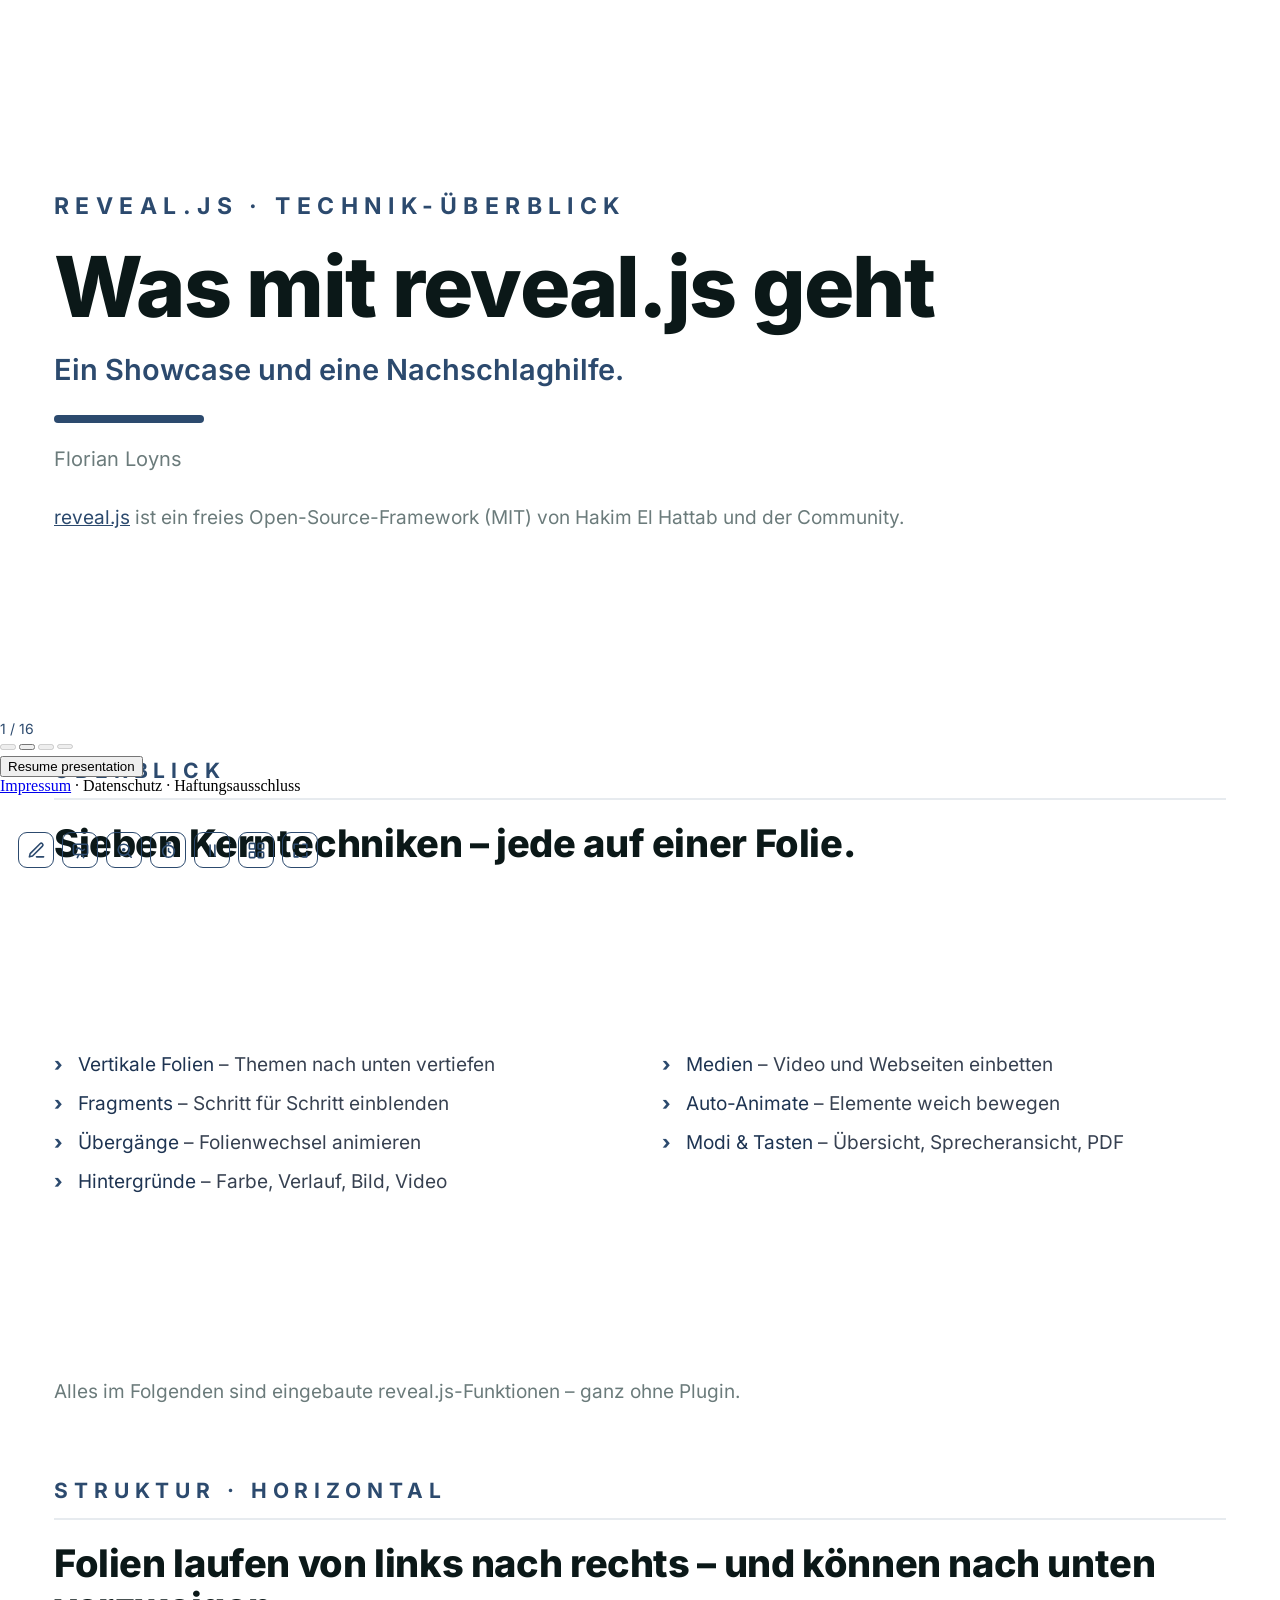
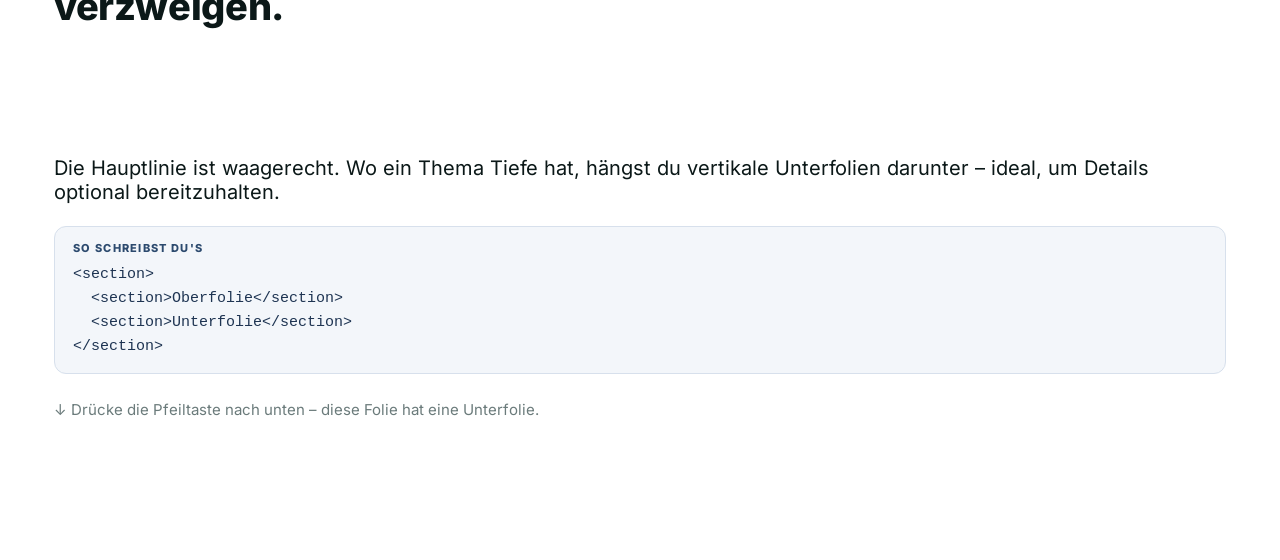
==== reveal-showcase/index.html @ f2ef30be "Add files via upload" ====
<!DOCTYPE html>
<html lang="de">
<head>
<meta charset="utf-8">
<meta name="viewport" content="width=device-width, initial-scale=1.0, viewport-fit=cover">
<title>reveal.js – Techniken im Überblick · Florian Loyns</title>
<meta name="description" content="Ein Showcase und eine Nachschlaghilfe: die Kerntechniken von reveal.js, jede einmal live mit dem Markup darunter.">
<link rel="icon" type="image/svg+xml" href="data:image/svg+xml,%3Csvg%20xmlns%3D%22http%3A%2F%2Fwww.w3.org%2F2000%2Fsvg%22%20viewBox%3D%220%200%2064%2064%22%3E%3Crect%20width%3D%2264%22%20height%3D%2264%22%20rx%3D%2214%22%20fill%3D%22%232C4A6E%22%2F%3E%3Ctext%20x%3D%2232%22%20y%3D%2246%22%20font-family%3D%22system-ui%22%20font-size%3D%2236%22%20font-weight%3D%22900%22%20fill%3D%22white%22%20text-anchor%3D%22middle%22%3Efl%3C%2Ftext%3E%3C%2Fsvg%3E">
<link rel="stylesheet" href="fonts/fonts.css">
<link rel="stylesheet" href="reveal/dist/reset.css">
<link rel="stylesheet" href="reveal/dist/reveal.css">
<link rel="stylesheet" href="reveal/theme/cards.css">
<meta name="apple-mobile-web-app-capable" content="yes">
<meta name="apple-mobile-web-app-status-bar-style" content="black-translucent">
<meta name="apple-mobile-web-app-title" content="reveal.js-Überblick">
</head>
<body>
<div class="reveal">
<div class="slides">
<section class="title">
  <style>
    .howto{margin-top:22px;background:#F3F6FA;border:1px solid #D7E0EC;border-radius:12px;padding:14px 18px;text-align:left}
    .howto .hl{display:block;font-size:11px;font-weight:800;letter-spacing:1.3px;text-transform:uppercase;color:#2C4A6E;margin-bottom:8px}
    .howto code{font-family:ui-monospace,SFMono-Regular,Menlo,Consolas,monospace;font-size:15px;color:#1E3452;white-space:pre-wrap;line-height:1.6;display:block}
    .demohint{margin-top:14px;font-size:15px;color:#6B7B7B}
    .demohint kbd,.ltable kbd{font-family:ui-monospace,monospace;background:#EEF2F7;border:1px solid #C7D2E0;border-radius:5px;padding:1px 8px;font-size:14px;color:#1E3452}
    .tech-list{list-style:none;margin:0;padding:0;columns:2;column-gap:44px}
    .tech-list li{padding:8px 0 8px 24px;position:relative;font-size:19px;break-inside:avoid;color:#374151}
    .tech-list li::before{content:"\203A";position:absolute;left:0;color:#2C4A6E;font-weight:800}
    .tech-list li b{color:#1E3452}
    .frags{list-style:none;margin:0;padding:0;font-size:22px;line-height:2}
    .frags code{font-family:ui-monospace,monospace;background:#EEF2F7;border-radius:5px;padding:1px 8px;font-size:18px;color:#1E3452}
    .downhint{margin-top:26px;font-size:15px;color:#6B7B7B}
    .aa-box{background:#EEF2F7;border:1px solid #C7D2E0;border-radius:16px;color:#1E3452;font-weight:800;display:inline-block}
    .reveal .fragment.highlight-current-blue.current-fragment{color:#2B6CB0}
    .reveal section > .bgdemo{position:absolute;inset:0;display:flex;flex-direction:column;justify-content:center;align-items:flex-start;gap:16px;padding:0 7%;text-align:left}
    .bgdemo .k{font-size:14px;font-weight:800;letter-spacing:.22em;text-transform:uppercase;color:rgba(255,255,255,.9)}
    .bgdemo .t{margin:0;font-size:clamp(30px,4.4vw,52px);font-weight:900;color:#fff;letter-spacing:-.02em;line-height:1.12;text-shadow:0 3px 18px rgba(0,0,0,.45)}
    .bgdemo .c{font-family:ui-monospace,SFMono-Regular,Menlo,Consolas,monospace;font-size:16px;color:#fff;background:rgba(0,0,0,.32);border:1px solid rgba(255,255,255,.28);padding:7px 13px;border-radius:9px}
    .reveal.on-dark .slide-number{color:#EAF1FB!important}
    .reveal.on-dark .controls{color:#EAF1FB!important}
    .reveal.on-dark .touchcontrols button{border-color:#fff!important;color:#fff!important}
    .reveal.on-dark .touchcontrols button:hover{background:rgba(255,255,255,.15)!important}
    .reveal.on-dark .touchcontrols button.active{background:#fff!important;color:#2C4A6E!important}
  </style>
  <div class="cardslide">
    <div class="s-label">reveal.js &middot; Technik-&Uuml;berblick</div>
    <h1 class="t-big">Was mit reveal.js geht</h1>
    <p class="t-sub">Ein Showcase und eine Nachschlaghilfe.</p>
    <div class="t-rule"></div>
    <p class="t-author">Florian Loyns</p>
    <p class="s-note" style="margin-top:16px"><a href="https://revealjs.com/" target="_blank" rel="noopener noreferrer" style="color:#2C4A6E;text-decoration:underline">reveal.js</a> ist ein freies Open-Source-Framework (MIT) von Hakim El Hattab und der Community.</p>
  </div>
</section>

<section>
  <div class="cardslide">
    <div class="s-top"><span class="s-label">&Uuml;berblick</span></div>
    <h2>Sieben Kerntechniken &ndash; jede auf einer Folie.</h2>
    <div class="s-body">
      <ul class="tech-list">
        <li class="fragment"><b>Vertikale Folien</b> &ndash; Themen nach unten vertiefen</li>
        <li class="fragment"><b>Fragments</b> &ndash; Schritt f&uuml;r Schritt einblenden</li>
        <li class="fragment"><b>&Uuml;berg&auml;nge</b> &ndash; Folienwechsel animieren</li>
        <li class="fragment"><b>Hintergr&uuml;nde</b> &ndash; Farbe, Verlauf, Bild, Video</li>
        <li class="fragment"><b>Medien</b> &ndash; Video und Webseiten einbetten</li>
        <li class="fragment"><b>Auto-Animate</b> &ndash; Elemente weich bewegen</li>
        <li class="fragment"><b>Modi &amp; Tasten</b> &ndash; &Uuml;bersicht, Sprecheransicht, PDF</li>
      </ul>
    </div>
    <p class="s-note">Alles im Folgenden sind eingebaute reveal.js-Funktionen &ndash; ganz ohne Plugin.</p>
  </div>
</section>

<section>
  <section>
    <div class="cardslide">
      <div class="s-top"><span class="s-label">Struktur &middot; horizontal</span></div>
      <h2>Folien laufen von links nach rechts &ndash; und k&ouml;nnen nach unten verzweigen.</h2>
      <div class="s-body">
        <p style="font-size:20px">Die Hauptlinie ist waagerecht. Wo ein Thema Tiefe hat, h&auml;ngst du <b>vertikale Unterfolien</b> darunter &ndash; ideal, um Details optional bereitzuhalten.</p>
        <div class="howto"><span class="hl">So schreibst du's</span><code>&lt;section&gt;
  &lt;section&gt;Oberfolie&lt;/section&gt;
  &lt;section&gt;Unterfolie&lt;/section&gt;
&lt;/section&gt;</code></div>
        <p class="downhint">&darr; Dr&uuml;cke die Pfeiltaste nach unten &ndash; diese Folie hat eine Unterfolie.</p>
      </div>
    </div>
  </section>
  <section>
    <div class="cardslide">
      <div class="s-top"><span class="s-label">Struktur &middot; vertikal</span></div>
      <h2>Das hier ist die Unterfolie.</h2>
      <div class="s-body">
        <p style="font-size:20px">Du bist gerade nach unten gesprungen. Mit der Pfeiltaste nach oben geht es zur&uuml;ck, nach rechts weiter zum n&auml;chsten Hauptthema.</p>
      </div>
    </div>
  </section>
</section>

<section>
  <div class="cardslide">
    <div class="s-top"><span class="s-label">Aufbau &middot; Fragments</span></div>
    <h2>Inhalte Schritt f&uuml;r Schritt einblenden.</h2>
    <div class="s-body">
      <ul class="frags">
        <li class="fragment"><code>fragment</code> &ndash; erscheint (Standard)</li>
        <li class="fragment fade-up"><code>fade-up</code> &ndash; steigt herein</li>
        <li class="fragment highlight-current-blue"><code>highlight-current-blue</code> &ndash; hebt in Blau hervor</li>
        <li class="fragment strike"><code>strike</code> &ndash; streicht durch</li>
        <li class="fragment fade-in-then-semi-out">erst da, dann gedimmt</li>
      </ul>
      <div class="howto"><span class="hl">So schreibst du's</span><code>&lt;li class="fragment fade-up"&gt;&hellip;&lt;/li&gt;</code></div>
      <p class="demohint">Probier's: <kbd>Leertaste</kbd> oder <kbd>&rarr;</kbd> blendet die Punkte nacheinander ein.</p>
    </div>
  </div>
</section>

<section data-transition="zoom">
  <div class="cardslide">
    <div class="s-top"><span class="s-label">&Uuml;berg&auml;nge</span></div>
    <h2>Diese Folie ist gerade hereingezoomt.</h2>
    <div class="s-body">
      <p style="font-size:20px">Jeder Folienwechsel kann eine eigene Animation haben. Verf&uuml;gbar sind: <b>none, fade, slide, convex, concave, zoom</b>.</p>
      <div class="howto"><span class="hl">So schreibst du's</span><code>&lt;section data-transition="zoom"&gt;&hellip;&lt;/section&gt;</code></div>
      <p class="demohint">Sparsam einsetzen &ndash; ein ruhiges <code>fade</code> wirkt in der Lehre meist am besten.</p>
    </div>
  </div>
</section>

<section data-force-dark data-background-color="#1E3452">
  <div class="bgdemo">
    <span class="k">Hintergrund &middot; Farbe</span>
    <p class="t">Eine Vollfl&auml;chen-Farbe hinter der Folie.</p>
    <span class="c">data-background-color</span>
  </div>
</section>

<section data-force-dark data-background-gradient="linear-gradient(135deg,#1E3452,#0E7C7B)">
  <div class="bgdemo">
    <span class="k">Hintergrund &middot; Farbverlauf</span>
    <p class="t">Ein Verlauf statt Vollton.</p>
    <span class="c">data-background-gradient</span>
  </div>
</section>

<section data-force-dark data-background-image="media/hintergrund.jpg" data-background-size="cover">
  <div class="bgdemo">
    <span class="k">Hintergrund &middot; Bild</span>
    <p class="t">Ein Bild formatf&uuml;llend hinter der Folie.</p>
    <span class="c">data-background-image</span>
  </div>
</section>

<section data-force-dark data-background-color="#1E3452" data-background-video="media/beispiel.mp4" data-background-video-loop data-background-video-muted>
  <div class="bgdemo">
    <span class="k">Hintergrund &middot; Video</span>
    <p class="t">Ein Film l&auml;uft hinter der Folie.</p>
    <span class="c">data-background-video</span>
  </div>
</section>

<section>
  <div class="cardslide">
    <div class="s-top"><span class="s-label">Medien &middot; Video</span></div>
    <h2>Ein Video l&auml;uft direkt in der Folie.</h2>
    <div class="s-body" style="text-align:center">
      <video data-autoplay muted loop playsinline poster="media/hintergrund.jpg" style="max-height:300px;border-radius:14px;box-shadow:0 12px 32px rgba(15,23,42,.22);display:block;margin:0 auto">
        <source data-src="media/beispiel.mp4" type="video/mp4">
      </video>
      <div class="howto"><span class="hl">So schreibst du's</span><code>&lt;video data-autoplay muted loop&gt;
  &lt;source data-src="film.mp4" type="video/mp4"&gt;
&lt;/video&gt;</code></div>
      <p class="demohint">reveal pausiert das Video automatisch beim Folienwechsel &ndash; und l&auml;dt es dank <code>data-src</code> erst bei Bedarf.</p>
    </div>
  </div>
</section>

<section>
  <div class="cardslide">
    <div class="s-top"><span class="s-label">Medien &middot; iframe</span></div>
    <h2>Eine ganze Webseite lebt in der Folie.</h2>
    <div class="s-body" style="text-align:center">
      <iframe data-src="https://www.openstreetmap.org/export/embed.html?bbox=7.55%2C52.05%2C7.68%2C52.13&amp;layer=mapnik" data-preload style="width:100%;max-width:900px;height:330px;border:1px solid #E7EBEF;border-radius:14px;background:#fff;display:block;margin:0 auto"></iframe>
      <div class="howto"><span class="hl">So schreibst du's</span><code>&lt;iframe data-src="https://www.openstreetmap.org/export/embed.html?&hellip;"&gt;&lt;/iframe&gt;</code></div>
      <p class="demohint">Eine interaktive Karte, live in der Folie. Gro&szlig;e Seiten wie Google verbieten das Einbetten &ndash; einbettbare Seiten wie diese laufen (nur online).</p>
    </div>
  </div>
</section>

<section>
  <section data-auto-animate>
    <div class="cardslide">
      <div class="s-top"><span class="s-label">Auto-Animate</span></div>
      <h2>Gleiche Elemente wandern weich von Folie zu Folie.</h2>
      <div class="s-body" style="text-align:center">
        <div class="aa-box" data-id="box" style="font-size:22px;padding:14px 22px;margin-top:30px">ein Kasten</div>
        <p class="downhint">&darr; Weiter nach unten &ndash; beobachte den Kasten.</p>
      </div>
    </div>
  </section>
  <section data-auto-animate>
    <div class="cardslide">
      <div class="s-top"><span class="s-label">Auto-Animate</span></div>
      <h2>reveal.js interpoliert Gr&ouml;&szlig;e, Position und Farbe von selbst.</h2>
      <div class="s-body" style="text-align:center">
        <div class="aa-box" data-id="box" style="font-size:40px;padding:34px 54px;margin-top:20px;background:#DCE6F1">derselbe Kasten &ndash; nur gr&ouml;&szlig;er</div>
        <div class="howto"><span class="hl">So schreibst du's</span><code>&lt;section data-auto-animate&gt; &hellip; data-id="box" &hellip; &lt;/section&gt;
&lt;section data-auto-animate&gt; &hellip; data-id="box" &hellip; &lt;/section&gt;</code></div>
      </div>
    </div>
  </section>
</section>

<section>
  <div class="cardslide">
    <div class="s-top"><span class="s-label">Nachschlag &middot; Modi &amp; Tasten</span></div>
    <h2>Was reveal.js beim Vortragen kann.</h2>
    <div class="s-body">
      <div class="tablewrap"><table class="ltable prose compact"><thead><tr><th>Taste</th><th>Funktion</th><th>Wof&uuml;r</th></tr></thead><tbody>
        <tr><td><kbd>Esc</kbd> / <kbd>O</kbd></td><td>&Uuml;bersichtsmodus</td><td>Alle Folien als Raster &ndash; schnell springen</td></tr>
        <tr><td><kbd>S</kbd></td><td>Sprecheransicht</td><td>Notizen, Timer und n&auml;chste Folie im zweiten Fenster</td></tr>
        <tr><td><kbd>F</kbd></td><td>Vollbild</td><td>Ablenkungsfreie Pr&auml;sentation</td></tr>
        <tr><td><kbd>Alt</kbd>+Klick</td><td>Zoom</td><td>In ein Detail hineinvergr&ouml;&szlig;ern</td></tr>
        <tr><td><kbd>G</kbd></td><td>Jump-to-Slide</td><td>Direkt zu einer Foliennummer springen</td></tr>
        <tr><td><kbd>B</kbd> / <kbd>.</kbd></td><td>Pause (Schwarzbild)</td><td>Aufmerksamkeit zur&uuml;ck in den Raum holen</td></tr>
        <tr><td>Druck &rarr; PDF</td><td>PDF-Export</td><td>Handout aus denselben Folien</td></tr>
      </tbody></table></div>
    </div>
    <p class="s-note">Alles eingebaute reveal.js-Funktionen &ndash; ohne jedes Plugin verf&uuml;gbar.</p>
  </div>
</section>

<section class="title">
  <div class="cardslide">
    <div class="s-label">Credits &amp; Lizenz</div>
    <h1 class="t-big" style="font-size:46px">Das Fundament ist nicht mein Werk.</h1>
    <p class="t-sub"><a href="https://revealjs.com/" target="_blank" rel="noopener noreferrer" style="color:#2C4A6E;text-decoration:underline">reveal.js</a> ist ein freies Open-Source-Framework (MIT) von Hakim El Hattab und der Community.</p>
    <div class="t-rule"></div>
    <p class="t-author">revealjs.com</p>
  </div>
</section>
</div>
</div>
<footer class="vortrag-impressum"><a href="https://florianloyns.com/Impressum/" target="_blank" rel="noopener noreferrer">Impressum</a> · Datenschutz · Haftungsausschluss</footer>
<script src="reveal/dist/reveal.js"></script>
<script src="reveal/dist/plugin/notes.js"></script>
<script src="reveal/dist/plugin/zoom.js"></script>
<script src="reveal/plugin/smallcontrol/smallcontrol.js"></script>
<script src="reveal/plugin/touchcontrols/plugin.js"></script>
<script src="reveal/theme/cards-setup.js"></script>
<script>CardsDeck.init();</script>
<script>
/* Verlauf/Bild/Video erkennt reveal nicht als dunkel -> Bedienelemente per eigener
   Klasse on-dark auf Weiß (reveal verwaltet has-dark-background selbst, on-dark nicht). */
(function(){
  function upd(){
    var r=document.querySelector('.reveal');
    var s=(window.Reveal&&Reveal.getCurrentSlide)?Reveal.getCurrentSlide():null;
    if(r) r.classList.toggle('on-dark', !!(s&&s.hasAttribute('data-force-dark')));
  }
  if(window.Reveal&&Reveal.on){ Reveal.on('ready',upd); Reveal.on('slidechanged',upd); }
})();
</script>
</body>
</html>
---- reveal-showcase/fonts/fonts.css ----
/* Inter – lokal, offline (fontsource woff2). Zentral gepflegt. */
/* font-display:block statt swap: Die Dateien liegen lokal und sind in Millisekunden
   da. 'swap' würde trotzdem erst die Ersatzschrift zeigen und dann tauschen –
   reveal misst danach neu, und eine Überschrift springt beim Öffnen um. 'block'
   wartet die paar Millisekunden ab; sichtbar ist davon nichts. */
@font-face{ font-family:'Inter'; font-style:normal; font-weight:400; font-display:block;
  src:url('inter/inter-latin-400-normal.woff2') format('woff2'); }
@font-face{ font-family:'Inter'; font-style:normal; font-weight:500; font-display:block;
  src:url('inter/inter-latin-500-normal.woff2') format('woff2'); }
@font-face{ font-family:'Inter'; font-style:normal; font-weight:600; font-display:block;
  src:url('inter/inter-latin-600-normal.woff2') format('woff2'); }
@font-face{ font-family:'Inter'; font-style:normal; font-weight:700; font-display:block;
  src:url('inter/inter-latin-700-normal.woff2') format('woff2'); }
@font-face{ font-family:'Inter'; font-style:normal; font-weight:800; font-display:block;
  src:url('inter/inter-latin-800-normal.woff2') format('woff2'); }
---- reveal-showcase/reveal/theme/cards.css ----
/* =====================================================================
   Vorlage Cards – für reveal.js 6
   Zwei Teile:
     (1) THEME    – Farben & Schrift über reveals eigene --r-*-Variablen
                    (gleiches Muster wie die Original-Themes, z. B. white.css)
     (2) TEMPLATE – randloses Karten-Layout + Bausteine (.cardslide, .card, …)
   Benötigtes Markup: siehe README-Cards.md
   Blauen Rahmen aktivieren: --r-frame:#152337 und --r-pad:16px setzen.
   ===================================================================== */

/* ---------- (1) THEME – an reveals Variablensystem angedockt ---------- */
:root{
  /* Design-Tokens des Hausstils */
  --marine:#2C4A6E; --marine-d:#1E3452; --grau:#6B7B7B;
  --gruen:#639922; --orange:#D97706; --rot:#D14A4A;
  --petrol:#0E7C7B;                      /* Akzent der aktuellen Hervorhebung */
  --black:#0B1818; --paper:#FFFFFF; --line:#E7EBEF;

  /* reveals Standard-Theme-Variablen mit unseren Werten */
  --r-frame:#FFFFFF;                     /* Rahmen-/Letterbox-Farbe; blauer Rahmen: #152337 */
  --r-background-color:var(--r-frame);
  --r-main-font:'Inter', system-ui, -apple-system, 'Segoe UI', Roboto, sans-serif;
  --r-main-color:var(--black);
  --r-heading-font:var(--r-main-font);
  --r-heading-color:var(--black);
  --r-heading-font-weight:800;
  --r-heading-text-transform:none;
  --r-link-color:var(--marine);
  --r-link-color-hover:var(--marine-d);
  --r-selection-background-color:rgba(44,74,110,.25);

  /* Template-Steuerung */
  --r-pad:0px;                           /* Rahmenbreite; blauer Rahmen: 16px */
}

/* Reveals Fragment-Hervorhebung "highlight-current-blue" nutzt sonst ein grelles
   Web-Blau (#1b91ff). Hier auf das ruhige Petrol des Hausstils gesetzt - keine
   Ampel-Bedeutung (gruen/orange/rot), passt zum Marine. Gilt fuer alle Decks
   mit diesem Theme. */
.reveal .fragment.highlight-current-blue.current-fragment{ color:var(--petrol); }

/* reveals Basis mit unseren Variablen (Überschriften stylt das Template unten) */
.reveal-viewport{ background-color:var(--r-background-color); }
html, body{ background:var(--r-frame); }
/* dunkle Folien: ganze Seite dunkel, damit an den Kanten kein heller Streifen durchscheint */
.reveal-viewport.has-dark-background{ background-color:var(--marine-d); }
html.has-dark-background, body.has-dark-background{ background:var(--marine-d); }
.reveal{ font-family:var(--r-main-font); color:var(--r-main-color); }
.reveal ::selection{ background:var(--r-selection-background-color); text-shadow:none; }

/* ---------- (2) TEMPLATE – randloses Karten-Layout ----------
   height/top mit !important, WEIL reveal beide als Inline-Style setzt
   (JS-Layout) – nur so lässt sich das Vollflächen-Layout sicher überschreiben.
   padding/background/box-sizing brauchen KEIN !important (höhere Spezifität
   durch :not(.stack)/.stack + später geladen genügt).
   Nur echte Folien, nicht der vertikale Stapel-Container .stack. */
.reveal .slides > section:not(.stack),
.reveal .slides > section.stack > section{
  height:720px !important; top:0 !important;
  padding:var(--r-pad); box-sizing:border-box;
  background:transparent;   /* Rahmen kommt vom Viewport (--r-background-color); transparent = keine hellen Kanten-Streifen auf dunklen Folien */
}
.cardslide{
  box-sizing:border-box; height:100%;
  background:var(--paper); border-radius:var(--r-pad);   /* Rundung = Rahmenbreite */
  box-shadow:none;
  padding:38px 54px 34px; display:flex; flex-direction:column;
  text-align:left; color:var(--black); overflow:hidden;
}

/* ---- Kopfzeile in der Karte ---- */
.s-top{ display:flex; align-items:baseline; gap:20px; padding-bottom:15px; border-bottom:2px solid var(--line); }
.s-label{ font-size:21px; font-weight:700; letter-spacing:.28em; text-transform:uppercase; color:var(--marine); }
.s-hint{ margin-left:auto; font-size:19px; color:var(--grau); }

/* ---- Action-Titel ---- */
.reveal .cardslide h2{ font-size:38px; line-height:1.14; font-weight:800; letter-spacing:-.01em;
  color:var(--black); text-transform:none; margin:22px 0 0; max-width:94%; }
.s-body{ flex:1; display:flex; flex-direction:column; justify-content:center; margin-top:20px; min-height:0; }
.s-note{ margin-top:auto; padding-top:18px; font-size:19px; color:var(--grau); line-height:1.4; }

/* ---- Titelfolie ---- */
.title .cardslide{ justify-content:center; }
.title .s-label{ font-size:23px; color:var(--marine); font-weight:700; letter-spacing:.28em; text-transform:uppercase; }
.t-big{ font-size:84px; font-weight:800; letter-spacing:-.02em; line-height:1.02; margin:24px 0 0; }
.t-sub{ font-size:29px; color:var(--marine); font-weight:600; margin:22px 0 0; max-width:82%; }
.t-rule{ width:150px; height:8px; background:var(--marine); border-radius:4px; margin:28px 0 24px; }
.t-author{ font-size:20px; color:var(--grau); }

/* ---- Abschnitts-Trenner (dunkle Karte) ---- */
.divider .cardslide{ background:var(--marine-d); color:#EAF1FB; justify-content:center; align-items:flex-start; }
.divider .d-kicker{ font-size:22px; font-weight:700; letter-spacing:.28em; text-transform:uppercase; color:#9DB4D6; }
.reveal .divider h2{ color:#fff; font-size:60px; margin:16px 0 0; max-width:90%; }
.divider .d-rule{ width:150px; height:8px; background:#4E6C93; border-radius:4px; margin-top:28px; }

/* ---- Nummerierte Listen (Lernziele / Auftrag) ---- */
.goals,.auftrag{ list-style:none; margin:0; display:flex; flex-direction:column; gap:16px; }
.goal,.astep{ display:flex; gap:20px; align-items:flex-start; font-size:25px; line-height:1.3; }
.goal .n,.astep .n{ flex:0 0 auto; width:44px; height:44px; border-radius:50%; background:var(--marine); color:#fff;
  font-size:22px; font-weight:700; display:flex; align-items:center; justify-content:center; }
.astep .n{ border-radius:11px; }
.goal b{ font-weight:700; } .goal span{ color:#2b3a3a; }

/* ---- Karten ---- */
.cards{ display:grid; grid-template-columns:repeat(var(--n,3),minmax(0,1fr)); gap:20px; align-items:stretch; }
.card{ background:#fff; border:2px solid var(--line); border-radius:20px; padding:24px 22px;
  display:flex; flex-direction:column; gap:11px; box-shadow:0 14px 28px -16px rgba(28,52,82,.20); }
.card .chip{ width:34px; height:7px; border-radius:4px; background:var(--marine); }
.card .tag{ font-size:15px; font-weight:700; letter-spacing:.1em; text-transform:uppercase; color:var(--marine); }
.card .name{ font-size:24px; font-weight:700; line-height:1.16; overflow-wrap:break-word; hyphens:auto; }
.card .txt{ font-size:19px; line-height:1.34; color:#39484a; }
.card.c-gruen .chip{ background:var(--gruen);} .card.c-gruen .tag{ color:var(--gruen);}
.card.c-orange .chip{ background:var(--orange);} .card.c-orange .tag{ color:var(--orange);}
.card.c-marine .chip{ background:var(--marine);} .card.c-marine .tag{ color:var(--marine);}

/* ---- Vergleich (2 Spalten) ---- */
.vs{ display:grid; grid-template-columns:1fr auto 1fr; gap:20px; align-items:stretch; }
.vs.plain{ grid-template-columns:1fr 1fr; }
.col{ border-radius:20px; padding:24px 24px; display:flex; flex-direction:column; gap:14px; }
.col.before{ background:#F5F6F8; border:2px solid var(--line); }
.col.after{ background:rgba(99,153,34,.09); border:2px solid rgba(99,153,34,.30); }
.col.marine{ background:rgba(44,74,110,.06); border:2px solid rgba(44,74,110,.22); }
.col h4{ font-size:19px; letter-spacing:.06em; text-transform:uppercase; margin:0; }
.col.before h4{ color:var(--grau);} .col.after h4{ color:var(--gruen);} .col.marine h4{ color:var(--marine); }
.col ul{ list-style:none; margin:0; display:flex; flex-direction:column; gap:12px; }
.col li{ font-size:21px; line-height:1.3; color:#2b3a3a; position:relative; padding-left:28px; }
.col li::before{ content:""; position:absolute; left:0; top:8px; width:15px; height:15px; border-radius:50%; }
.col.before li::before{ background:var(--grau);} .col.after li::before{ background:var(--gruen);} .col.marine li::before{ background:var(--marine); }
.vs .arrow{ display:flex; align-items:center; color:var(--marine); font-size:52px; }

/* ---- Timeline ---- */
.tl{ display:flex; }
.tl .node{ flex:1; display:flex; flex-direction:column; align-items:center; text-align:center; position:relative; padding:0 10px; }
.tl .node::before{ content:""; position:absolute; top:24px; left:-50%; width:100%; height:4px; background:var(--line); }
.tl .node:first-child::before{ display:none; }
.tl .dot{ width:50px; height:50px; border-radius:50%; background:var(--marine); color:#fff; display:flex;
  align-items:center; justify-content:center; font-weight:800; font-size:18px; z-index:1; box-shadow:0 0 0 8px #fff; }
.tl .yr{ font-size:30px; font-weight:800; color:var(--marine); margin-top:14px; }
.tl .tx{ font-size:19px; line-height:1.3; color:#39484a; margin-top:8px; }

/* ---- Zahlen ---- */
.nums{ display:grid; grid-template-columns:repeat(var(--n,3),1fr); gap:28px; }
.num{ text-align:center; }
.num .v{ font-size:104px; font-weight:800; line-height:.9; letter-spacing:-.03em; color:var(--marine); }
.num.n-gruen .v{ color:var(--gruen); }
.num .u{ font-size:24px; font-weight:700; color:var(--grau); }
.num .l{ font-size:20px; line-height:1.3; color:#39484a; margin-top:10px; }

/* ---- Semantische Boxen ---- */
.kbox{ border-radius:22px; padding:28px 28px; display:flex; flex-direction:column; gap:16px; }
.kbox .kh{ display:flex; align-items:center; gap:16px; font-size:25px; font-weight:800; }
.kbox .kh .badge{ font-size:15px; font-weight:700; letter-spacing:.1em; text-transform:uppercase;
  padding:6px 14px; border-radius:10px; color:#fff; }
.kbox ul{ list-style:none; margin:0; display:flex; flex-direction:column; gap:13px; }
.kbox li{ font-size:24px; line-height:1.3; display:flex; gap:16px; color:#22312f; }
.kbox li .tick{ flex:0 0 auto; width:32px; height:32px; border-radius:9px; display:flex; align-items:center; justify-content:center; }
.kbox li .tick svg{ width:19px; height:19px; stroke:#fff; fill:none; stroke-width:3; stroke-linecap:round; stroke-linejoin:round; }
.b-merke{ background:rgba(44,74,110,.07); border:2px solid rgba(44,74,110,.25); }
.b-merke .kh{ color:var(--marine);} .b-merke .badge{ background:var(--marine);} .b-merke .tick{ background:var(--marine);}
.b-ok{ background:rgba(99,153,34,.09); border:2px solid rgba(99,153,34,.30); }
.b-ok .kh{ color:var(--gruen);} .b-ok .badge{ background:var(--gruen);} .b-ok .tick{ background:var(--gruen);}
.b-achtung{ background:rgba(217,119,6,.09); border:2px solid rgba(217,119,6,.30); }
.b-achtung .kh{ color:var(--orange);} .b-achtung .badge{ background:var(--orange);} .b-achtung .tick{ background:var(--orange);}
/* kompakte Hinweisbox: schlichtes Einleitungswort (Merke/Achtung/…), KEINE Pille.
   Farbe zeigt zusätzlich die Funktion:
   marine = Hinweis/Merke · orange = Achtung/Pathologie · grün = Normwert/ok */
.kbox.compact{ padding:14px 20px; gap:0; border-radius:12px; margin-top:6px; }
/* Box direkt im s-body (ohne gap-Wrapper) braucht eigenen Abstand zum Inhalt darüber */
.s-body > .kbox.compact{ margin-top:22px; }
.s-body > .kbox.compact + .kbox.compact{ margin-top:12px; }
/* … und derselbe Abstand NACH einer Box, wenn darunter noch Inhalt folgt.
   Ohne diese Regel klebt eine Liste direkt unter dem Kasten. */
.s-body > .kbox.compact + *:not(.kbox){ margin-top:22px; }
/* Label läuft als einleitendes Wort IM Fließtext mit (keine eigene Zeile, keine Pille) */
.kbox.compact{ display:block; }
.kbox.compact .kh{ display:inline; font-size:inherit; margin:0; }
.kbox.compact .ktext{ display:inline; }
.kbox.compact .kh .badge{ background:none !important; padding:0; border-radius:0;
  font-size:inherit; font-weight:800; letter-spacing:.02em; text-transform:none; }
.kbox.compact .kh .badge::after{ content:" · "; font-weight:700; opacity:.55; }
.kbox.compact.b-merke   .kh .badge{ color:var(--marine); }
.kbox.compact.b-achtung .kh .badge{ color:var(--orange); }
.kbox.compact.b-ok      .kh .badge{ color:var(--gruen); }
.kbox.compact.b-merke{ border:1.5px solid rgba(44,74,110,.18); border-left:6px solid var(--marine); }
.kbox.compact.b-achtung{ border:1.5px solid rgba(217,119,6,.20); border-left:6px solid var(--orange); }
.kbox.compact.b-ok{ border:1.5px solid rgba(99,153,34,.20); border-left:6px solid var(--gruen); }
.kbox .ktext{ font-size:19px; line-height:1.36; color:#22312f; }
.kbox .ktext.long{ font-size:16px; line-height:1.32; }

/* ---- Schlichte Aufzählung ohne Box/Häkchen ---- */
.blist{ list-style:none; margin:0; display:flex; flex-direction:column; gap:11px; }
.blist li{ font-size:21px; line-height:1.3; color:#22312f; position:relative; padding-left:28px; }
.blist li::before{ content:""; position:absolute; left:2px; top:10px; width:10px; height:10px; border-radius:50%; background:var(--marine); }

/* Schlichte zwei Spalten (KEINE Kacheln) – für zwei benannte Blöcke pro Folie */
.cols2{ display:grid; grid-template-columns:1fr 1fr; gap:14px 44px; align-items:start; }
.cols2 .colh{ font-size:18px; letter-spacing:.04em; text-transform:uppercase; color:var(--marine); font-weight:800; margin:0 0 8px; }
.cols2 ul{ list-style:none; margin:0; padding:0; display:flex; flex-direction:column; gap:8px; }
.cols2 li{ font-size:20px; line-height:1.28; color:#22312f; position:relative; padding-left:24px; }
.cols2 li::before{ content:""; position:absolute; left:2px; top:9px; width:9px; height:9px; border-radius:50%; background:var(--marine); }
/* schlichter Fließtext (Quellen/Urheberrecht) */
.plaintext{ display:flex; flex-direction:column; gap:14px; font-size:22px; line-height:1.45; color:#2b3a3a; }
.plaintext.small{ font-size:19px; }

/* ---- Tabelle ---- */
.tablewrap{ width:100%; }              /* Tabelle NICHT direkt als Flex-Kind – sonst brechen die Zeilen */
.ltable{ width:100%; border-collapse:collapse; font-size:20px; }
.ltable th{ text-align:left; font-size:15px; letter-spacing:.08em; text-transform:uppercase; color:var(--marine);
  border-bottom:2px solid var(--line); padding:10px 14px; }
.ltable td{ padding:11px 14px; border-bottom:1px solid var(--line); color:#2b3a3a; line-height:1.25; }
.ltable td:last-child, .ltable th:last-child{ text-align:right; font-weight:700; color:var(--marine); white-space:nowrap; }
/* Spaltenköpfe durchgängig fett */
.ltable th{ font-weight:800; }
/* Wertetabelle: alle Spalten gleichwertig (kein Sonderstil für die letzte Spalte) */
/* Datenzelle der letzten Spalte: kein Sonderstil (nicht fett, nicht rechtsbündig) */
.ltable.vals td:last-child{
  text-align:left; font-weight:inherit; color:inherit; white-space:normal; }
/* Spaltenkopf der letzten Spalte: wie alle anderen Köpfe – fett und marine */
.ltable.vals th:last-child{
  text-align:left; white-space:normal; font-weight:800; color:var(--marine); }
.ltable.vals th{ font-weight:800; color:var(--marine); }
/* Zahlen sauber untereinander */
.ltable.vals td{ font-variant-numeric:tabular-nums; }
.ltable.vals td:first-child{ font-weight:600; }
.ltable.prose td:last-child{ text-align:left; font-weight:inherit; color:inherit; white-space:normal; }
.ltable.prose th:last-child{ text-align:left; white-space:normal; }
.ltable.prose td:first-child{ font-weight:600; color:var(--marine); white-space:nowrap; }
/* Ampel-Staffelung der Zeilen */
.ltable tr.r-ok   td{ background:rgba(99,153,34,.10); }
.ltable tr.r-warn td{ background:rgba(217,119,6,.10); }
.ltable tr.r-bad  td{ background:rgba(209,74,74,.12); }
.ltable tr.r-ok   td:first-child{ box-shadow:inset 4px 0 0 var(--gruen); }
.ltable tr.r-warn td:first-child{ box-shadow:inset 4px 0 0 var(--orange); }
.ltable tr.r-bad  td:first-child{ box-shadow:inset 4px 0 0 #D14A4A; }
/* Kompakte Variante für lange Tabellen (viele Zeilen) */
.ltable.compact{ font-size:18px; }
.ltable.compact th{ padding:7px 12px; font-size:14px; }
.ltable.compact td{ padding:7px 12px; line-height:1.2; }
.ltable tr.sum td{ border-top:2px solid var(--marine); border-bottom:none; font-weight:800; color:var(--marine); }
.ltable tr.sum td:first-child{ text-transform:uppercase; letter-spacing:.06em; font-size:17px; }

/* ---- Quiz ---- */
.quiz{ display:flex; flex-direction:column; gap:22px; }
.q .qt{ font-size:26px; font-weight:700; margin-bottom:13px; }
.opts{ display:grid; grid-template-columns:1fr 1fr 1fr; gap:15px; }
.opts.two{ grid-template-columns:1fr 1fr; }
.opt{ text-align:left; font-family:inherit; cursor:pointer; background:#fff; border:2px solid var(--line);
  border-radius:16px; padding:18px 16px; font-size:21px; line-height:1.24; color:#22312f; display:flex; align-items:center; gap:13px; transition:.14s; }
.opt:hover{ border-color:var(--marine); background:rgba(44,74,110,.04); }
.opt .mk{ flex:0 0 auto; width:28px; height:28px; border-radius:50%; border:2px solid var(--line); display:flex; align-items:center; justify-content:center; }
.opt .mk svg{ width:17px; height:17px; stroke:#fff; fill:none; stroke-width:3.2; stroke-linecap:round; stroke-linejoin:round; opacity:0; }
.opt.correct{ background:rgba(99,153,34,.12); border-color:var(--gruen); }
.opt.correct .mk{ background:var(--gruen); border-color:var(--gruen);} .opt.correct .mk svg{ opacity:1; }
.opt.wrong{ background:rgba(209,74,74,.10); border-color:var(--rot); }
.opt.wrong .mk{ background:var(--rot); border-color:var(--rot); }
.opt.wrong .mk svg{ display:none; }
.opt.wrong .mk::after{ content:'\2717'; color:#fff; font-size:16px; font-weight:800; line-height:1; }
.q.done .opt{ cursor:default; } .q.done .opt:not(.correct):not(.wrong){ opacity:.5; }
.q-hint{ font-size:19px; color:var(--orange); font-weight:600; margin-top:11px; display:none; }
.q.done .q-hint{ display:block; }
.outcome{ display:flex; gap:14px; align-items:center; background:rgba(217,119,6,.09); border:2px solid rgba(217,119,6,.28);
  border-radius:16px; padding:18px 22px; font-size:22px; color:#6b4409; margin-top:6px; }

/* ---- Zusammenfassung (dunkle Karte) ---- */
.sumdark .cardslide{ background:var(--marine-d); color:#EAF1FB; }
.sumdark .s-top{ border-color:rgba(255,255,255,.18); }
.sumdark .s-label{ color:#BFD2EC; } .sumdark .s-hint{ color:#9DB4D6; }
.reveal .sumdark h2{ color:#fff; }
ul.sum{ list-style:none; margin:0; display:flex; flex-direction:column; gap:16px; }
ul.sum li{ display:flex; gap:18px; font-size:25px; line-height:1.3; }
ul.sum li .tick{ flex:0 0 auto; width:32px; height:32px; border-radius:50%; background:rgba(255,255,255,.15);
  display:flex; align-items:center; justify-content:center; }
ul.sum li .tick svg{ width:20px; height:20px; stroke:#fff; fill:none; stroke-width:3; stroke-linecap:round; stroke-linejoin:round; }

/* ---- kleine Quellen-Zeile ---- */
.srclist{ list-style:none; margin:0; display:flex; flex-direction:column; gap:12px; }
.srclist li{ font-size:20px; line-height:1.35; color:#39484a; padding-left:18px; position:relative; }
.srclist li::before{ content:""; position:absolute; left:0; top:11px; width:8px; height:8px; border-radius:50%; background:var(--marine); }

/* =====================================================================
   reveal-Bedienelemente + Customcontrols (fingerfreundlich am Board)
   ===================================================================== */
/* Navigationspfeile: reveal-Standardposition (unten rechts), Marine; hoch/runter kleiner */
.reveal .progress{ color:var(--marine); height:5px; }
.reveal .controls{ color:var(--marine); }   /* Farbe der Nav-Pfeile; Größe/Position: Smallcontrol. Toolbar/Stift bringen ihr CSS selbst mit. */

/* Foliennummer dezent oben rechts – ohne Hintergrund, ohne Unterstrich */
.reveal .slide-number{ background:transparent; color:var(--marine); top:14px; right:18px; bottom:auto; left:auto;
  font-size:14px; font-weight:400; padding:0; }
.reveal .slide-number a{ color:inherit; text-decoration:none; }
/* Auf dunklen Folien (Trenner, Zusammenfassung) hell setzen. Die Klasse
   has-dark-background vergibt reveal selbst - abgeleitet aus data-background-color. */
.reveal.has-dark-background .slide-number{ color:#EAF1FB; }
@media print{
  /* Im Druck baut reveal je Blatt eine eigene Nummer. Sie haengt NICHT in der
     Sektion, sondern daneben in der Seite - deshalb ueber die Seite ansprechen,
     sonst bliebe sie auf dunklen Blaettern marineblau auf marineblau. */
  .pdf-page:has(section.has-dark-background) .slide-number-pdf{ color:#EAF1FB; }
  .reveal .slides section.has-dark-background .slide-number{ color:#EAF1FB; }
}

/* =====================================================================
   Druck / PDF-Export
   Nur die eigenen Layout-Zwänge (erzwungene Höhe/Padding) lösen und die
   eigene Leiste ausblenden – Seitenaufteilung, Hintergründe und das
   Ausblenden der Bedienelemente macht reveal selbst (native print-pdf).
   Sauberes PDF:  index.html?print-pdf  aufrufen → dann Drucken / Als PDF.
   ===================================================================== */
@media print{
  .reveal .slides > section:not(.stack),
  .reveal .slides > section.stack > section{
    height:auto !important; top:auto !important; padding:0 !important; background:transparent !important;
  }
  .cardslide{ height:auto !important; box-shadow:none; border-radius:0; }
}

.reveal .fly-l.visible{ animation:fly-l .62s cubic-bezier(.16,.84,.28,1) both; }
.reveal .fly-r.visible{ animation:fly-r .62s cubic-bezier(.16,.84,.28,1) both; }
@keyframes fly-l{0%{transform:translateX(-115%);opacity:0}60%{opacity:1}72%{transform:translateX(10px)}84%{transform:translateX(-5px)}93%{transform:translateX(2px)}100%{transform:translateX(0);opacity:1}}
@keyframes fly-r{0%{transform:translateX(115%);opacity:0}60%{opacity:1}72%{transform:translateX(-10px)}84%{transform:translateX(5px)}93%{transform:translateX(-2px)}100%{transform:translateX(0);opacity:1}}
@media (prefers-reduced-motion:reduce){.reveal .fly-l.visible,.reveal .fly-r.visible{animation:none}}

.reveal .fly-u.visible{ animation:fly-u .5s cubic-bezier(.18,.86,.32,1.06) both; }
@keyframes fly-u{0%{transform:translateY(46px);opacity:0}70%{opacity:1}100%{transform:translateY(0);opacity:1}}
@media (prefers-reduced-motion:reduce){.reveal .fly-u.visible{animation:none}}


/* ---- Verticator an die untere Navigation angleichen ----------------------
   Voreingestellt ist die Leiste sehr blass: .6 auf der Liste und noch einmal .6
   auf jedem Punkt bei 40 % Größe – zusammen gut ein Drittel Deckkraft. Auf dem
   Smartboard aus fünf Metern ist davon nichts mehr zu sehen. Hier: dieselbe Farbe
   und Deckkraft wie die Pfeile unten rechts, größere Punkte, und ein schmalerer
   Innenabstand, damit die Leiste weiter nach außen rückt und den Folieninhalt
   nicht mehr streift. Die Klasse .visible steht nur mit drin, um die Regeln des
   Plugins zu überstimmen – dessen CSS wird nachgeladen und käme sonst zuletzt. */
html .reveal ul.verticator.visible{ opacity:.9; }
html .reveal ul.verticator.visible:hover{ opacity:1; }
.reveal ul.verticator.visible .verticator-holder{ padding:7px; }   /* fest, damit die Spalte beim Ändern der Größe stehen bleibt */
/* Die Punkte selbst sind kleiner als ihre Schaltfläche: Das Antippen am Board
   braucht die volle Fläche, das Auge nur einen kleinen Punkt – so wirkt die
   Leiste so leicht wie die Pfeile unten, ohne dass man daneben tippt. */
.reveal ul.verticator.visible li a::after{ opacity:.5; transform:translateZ(0) scale(.42); }
.reveal ul.verticator.visible li a:hover::after{ opacity:.85; transform:translateZ(0) scale(.62); }
.reveal ul.verticator.visible li.active a::after{ opacity:1; transform:translateZ(0) scale(.72); }


/* ---- Abbildung antippen → Lightbox (Multimodal) -------------------------
   Die Buchabbildungen liegen in voller Auflösung im Ordner medien/, auf der
   Folie stehen sie aber auf 500 px heruntergerechnet. Die Lupe der Bedienleiste
   vergrößert nur diese verkleinerte Darstellung – unscharf, die Auflösung ist
   ja schon weg. Multimodal lädt beim Antippen die Originaldatei.
   Der Auslöser umschließt das Bild und ändert am Layout nichts: line-height:0
   verhindert den Zeilenabstand, den ein <a> als Inline-Element sonst unter dem
   Bild erzeugt. Zu sehen ist nur das kleine Zeichen oben rechts – ohne das
   weiß am Board niemand, dass sich die Abbildung öffnen lässt. */
/* Der Auslöser umschließt das Bild eng: width:auto am <img> ersetzt das
   width:100% aus dem Inline-Style, sodass die Box nicht mehr die ganze
   Kartenbreite einnimmt, sondern genau so breit ist wie die Abbildung selbst.
   Deshalb steht das Zeichen an der Ecke des Bildes und nicht irgendwo im
   leeren Raum daneben. Höhe/max-height aus dem Inline-Style bleiben. */
.s-body a.zoombild{ position:relative; display:block; align-self:center;
  max-width:100%; max-height:100%; line-height:0; cursor:zoom-in; }
.s-body a.zoombild > img{ width:auto !important; max-width:100%; }
/* Das Zeichen sitzt in der Ecke der Abbildung und damit auf dem Motiv. Damit
   es nicht wie ein Teil der Abbildung aussieht, bekommt es eine helle Fläche
   mit der Linienfarbe als Rand - dieselbe Sprache wie die übrigen Bedien-
   elemente der Folie. */
.s-body a.zoombild::after{
  content:""; position:absolute; top:8px; right:8px; width:30px; height:30px;
  border-radius:9px; background-color:rgba(255,255,255,.88); border:1px solid var(--line);
  background-image:url("data:image/svg+xml,%3Csvg xmlns='http://www.w3.org/2000/svg' viewBox='0 0 24 24' fill='none' stroke='%236B7B7B' stroke-width='2' stroke-linecap='round' stroke-linejoin='round'%3E%3Cpath d='M15 3h6v6M21 3l-7 7M9 21H3v-6M3 21l7-7'/%3E%3C/svg%3E");
  background-position:center; background-size:17px 17px; background-repeat:no-repeat;
  opacity:.62; transition:opacity .15s; pointer-events:none;
}
.s-body a.zoombild:hover::after{ opacity:1; }
/* Im Druck und in der Übersicht ist nichts anzutippen – Zeichen weg. */
@media print{ .s-body a.zoombild::after{ display:none; } }
.reveal.overview .s-body a.zoombild::after{ display:none; }

/* Die Lightbox selbst wird über die Optionen in cards-setup.js eingefärbt.
   Hier nur, was dort nicht erreichbar ist: der Vorhang soll auch über den
   Rahmen des Vortrags laufen, und auf dunklen Folien bleibt er derselbe. */
.multimodal{ backdrop-filter:blur(1.5px); }
/* Ein Hauch Luft ringsum, damit die Lightbox als Schicht über der Folie
   lesbar bleibt und nicht bündig am Bildschirmrand klebt. */
.multimodal .mm-max .mm-dialog{ max-width:97%; max-height:97%; }


/* ---- Bruchrechnung ohne Formel-Plugin -----------------------------------
   Für die Rechenwege im Unterricht (Tropfenzahl, Dosierung, Bilanz) braucht
   es kein MathJax/KaTeX: ein Zähler, ein Strich, ein Nenner. Das bleibt in
   der Hausschrift, skaliert mit der Folie, druckt sauber und kostet nichts.
   .formel richtet die Bestandteile auf der Höhe des Bruchstrichs aus. */
.formel{ display:flex; align-items:center; justify-content:center; flex-wrap:wrap;
  gap:16px; font-size:31px; line-height:1.2; margin:10px 0; }
.formel .op{ font-weight:700; color:var(--marine); }
.formel .fx{ font-weight:600; }
.formel .erg{ font-weight:800; color:var(--marine); }
.bruch{ display:inline-flex; flex-direction:column; align-items:center; text-align:center;
  vertical-align:middle; }
.bruch .z{ padding:0 .55em .12em; border-bottom:3px solid var(--marine); }
.bruch .n{ padding:.12em .55em 0; }
/* kleinere Variante für den Bruch mitten im Fließtext */
.bruch.klein{ font-size:.82em; }
.bruch.klein .z{ border-bottom-width:2px; }


/* ---- Pressebeleg neben dem Inhalt --------------------------------------- */
.presse{ display:grid; grid-template-columns:390px 1fr; gap:34px; align-items:start; }
.presse .beleg{ display:flex; flex-direction:column; gap:10px; }
.presse .beleg img{ width:100%; border:2px solid var(--line); border-radius:14px; display:block; }
.presse .beleg .cap{ font-size:16px; line-height:1.35; color:var(--grau); }


/* ---- Film auf der Folie -------------------------------------------------
   Das Video bekommt die ganze Resthöhe der Karte, behält aber sein
   Seitenverhältnis. min-height:0 ist nötig, weil ein Flex-Kind sonst nicht
   unter seine Inhaltshöhe schrumpft und der Film die Quellenzeile
   überdecken würde. Im Druck (PDF) bleibt das Standbild stehen. */
.s-body > .film{ flex:1; min-height:0; display:flex; flex-direction:column;
  align-items:center; justify-content:center; gap:12px; }
.s-body > .film video{ min-height:0; max-height:100%; max-width:100%; width:auto;
  display:block; background:#0B1818; border:2px solid var(--line); border-radius:14px; }
/* Der Verweis auf die Quelle steht in der Quellenzeile, nicht zusaetzlich
   unter dem Film - sonst steht dieselbe Angabe zweimal auf der Folie. */
.s-note a{ color:var(--marine); }

/* Standbild fuer den Ausdruck. cards-setup.js legt es beim Start neben den
   Film; am Bildschirm ist es unsichtbar. Im Druck ist es umgekehrt: Der Film
   selbst druckt sich nicht (Chrome gibt weder Bild noch Poster zuverlaessig
   aus) und wuerde ausserdem mit seiner vollen Hoehe die Quellenzeile von der
   Seite schieben - genau die Zeile, in der die URL des Originals steht. */
.s-body > .film img.filmdruck{ display:none; }
@media print{
  .s-body > .film{ flex:none; }
  .s-body > .film video{ display:none; }
  .s-body > .film img.filmdruck{ display:block; width:auto; max-width:100%; max-height:430px;
    border:2px solid var(--line); border-radius:14px; }
}

/* In der Weitergabe-Fassung wird der Film durch das anklickbare Standbild
   ersetzt (paket.py). Es sieht aus wie der Film, oeffnet aber das Original
   beim Anbieter - so wandert die Videodatei nicht mit. */
.s-body > .film a.filmlink{ flex:1; min-height:0; display:flex; flex-direction:column;
  align-items:center; gap:12px; text-decoration:none; }
.s-body > .film a.filmlink .bild{ flex:1; min-height:0; position:relative; display:block; line-height:0; }
.s-body > .film a.filmlink img{ height:100%; width:auto; max-width:100%; display:block;
  border:2px solid var(--line); border-radius:14px; }
.s-body > .film a.filmlink .bild::after{
  content:""; position:absolute; inset:0; margin:auto; width:94px; height:94px; border-radius:50%;
  background-color:rgba(255,255,255,.92);
  background-image:url("data:image/svg+xml,%3Csvg xmlns='http://www.w3.org/2000/svg' viewBox='0 0 24 24' fill='%232C4A6E'%3E%3Cpath d='M8 5v14l11-7z'/%3E%3C/svg%3E");
  background-position:54% center; background-size:40px 40px; background-repeat:no-repeat;
  box-shadow:0 10px 28px rgba(11,24,24,.34); }
.s-body > .film a.filmlink .hinweis{ font-size:19px; line-height:1.35; color:var(--marine);
  font-weight:600; text-align:center; }


/* ---- Abbildung neben dem Text -------------------------------------------
   Zweispaltig: links die Abbildung mit Bildunterschrift, rechts der Text.
   Die Höhe der Abbildung wird am <img> gesetzt (height + object-fit), weil
   der Auslöser .zoombild die Breite selbst bestimmt. --bt ändert die
   Spaltenbreite, wenn eine Abbildung mehr Platz braucht. */
.s-body > .bildtext{ flex:1; min-height:0; display:grid;
  grid-template-columns:var(--bt, 380px) 1fr; gap:34px; align-items:start; }
.bildtext .bild{ display:flex; flex-direction:column; gap:10px; align-items:center; }
.bildtext .bild .cap{ font-size:16px; line-height:1.35; color:var(--grau); text-align:center; }
.bildtext .bild img{ border:2px solid var(--line); border-radius:14px; background:#fff; }
.bildtext .txt{ display:flex; flex-direction:column; gap:16px; min-width:0; }
/* Zwei Abbildungen nebeneinander vergleichen */
.s-body > .bildpaar{ flex:1; min-height:0; display:grid; grid-template-columns:1fr 1fr; gap:30px; align-items:start; }
.bildpaar figure{ margin:0; display:flex; flex-direction:column; gap:10px; align-items:center; }
.bildpaar figure img{ border:2px solid var(--line); border-radius:14px; background:#fff; }
.bildpaar figcaption{ font-size:17px; line-height:1.35; color:#2b3a3a; text-align:center; }
.bildpaar figcaption b{ color:var(--marine); }
/* Enger gesetzter Vergleich, wenn beide Spalten viel Text tragen */
.vs.eng .col{ padding:18px 20px; gap:10px; }
.vs.eng .col h4{ font-size:18px; }
.vs.eng .col li{ font-size:19px; line-height:1.26; padding-left:24px; }
.vs.eng .col li::before{ top:6px; width:12px; height:12px; }

/* =====================================================================
   Kapitelanzeige: Das Plugin chapters bringt sein CSS seit 1.5.0 selbst
   mit (Balken, Segmente, Trennzeichen, Farben) – hier steht bewusst
   nichts mehr dazu. Farben und Höhe lassen sich in cards-setup.js unter
   "chapters" setzen. Die helle Foliennummer auf dunklen Folien bleibt
   oben bei den allgemeinen Regeln, sie gilt auch ohne das Plugin.
   ===================================================================== */
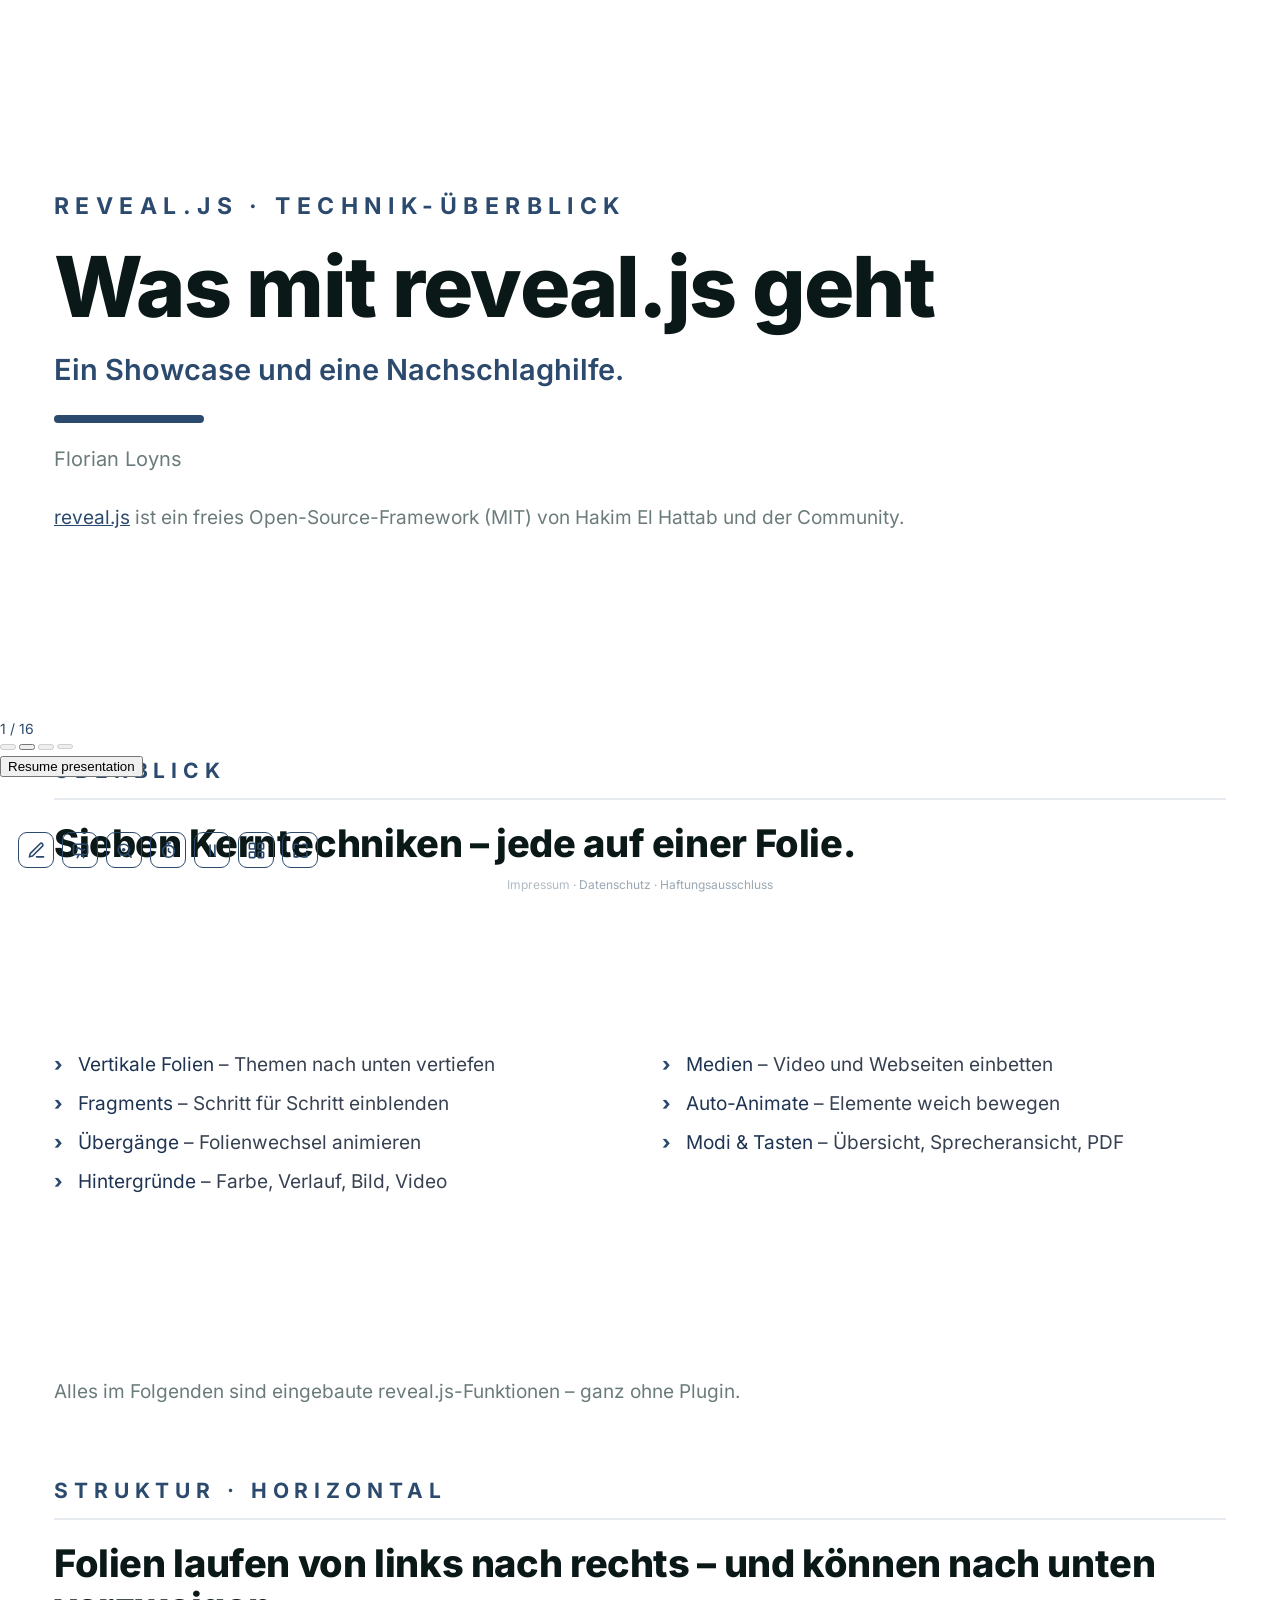
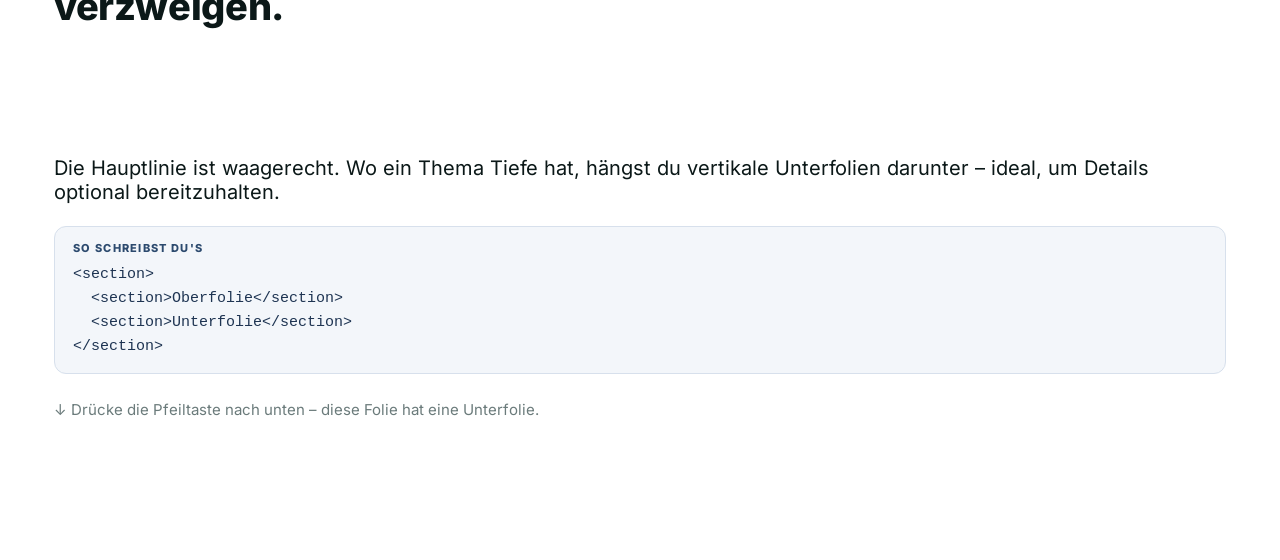
==== commit 68c25771: "Add files via upload" ====
--- a/reveal-showcase/index.html
+++ b/reveal-showcase/index.html
@@ -42,6 +42,10 @@
     .reveal.on-dark .touchcontrols button{border-color:#fff!important;color:#fff!important}
     .reveal.on-dark .touchcontrols button:hover{background:rgba(255,255,255,.15)!important}
     .reveal.on-dark .touchcontrols button.active{background:#fff!important;color:#2C4A6E!important}
+    .vortrag-impressum{position:fixed;left:50%;transform:translateX(-50%);bottom:8px;z-index:20;font-family:'Inter',system-ui,sans-serif;font-size:12px;color:#9AA7B2}
+    .vortrag-impressum a{color:#9AA7B2;text-decoration:none;opacity:.78}
+    .vortrag-impressum a:hover{opacity:1;text-decoration:underline}
+    .reveal.on-dark ~ .vortrag-impressum a{color:rgba(255,255,255,.82)}
   </style>
   <div class="cardslide">
     <div class="s-label">reveal.js &middot; Technik-&Uuml;berblick</div>
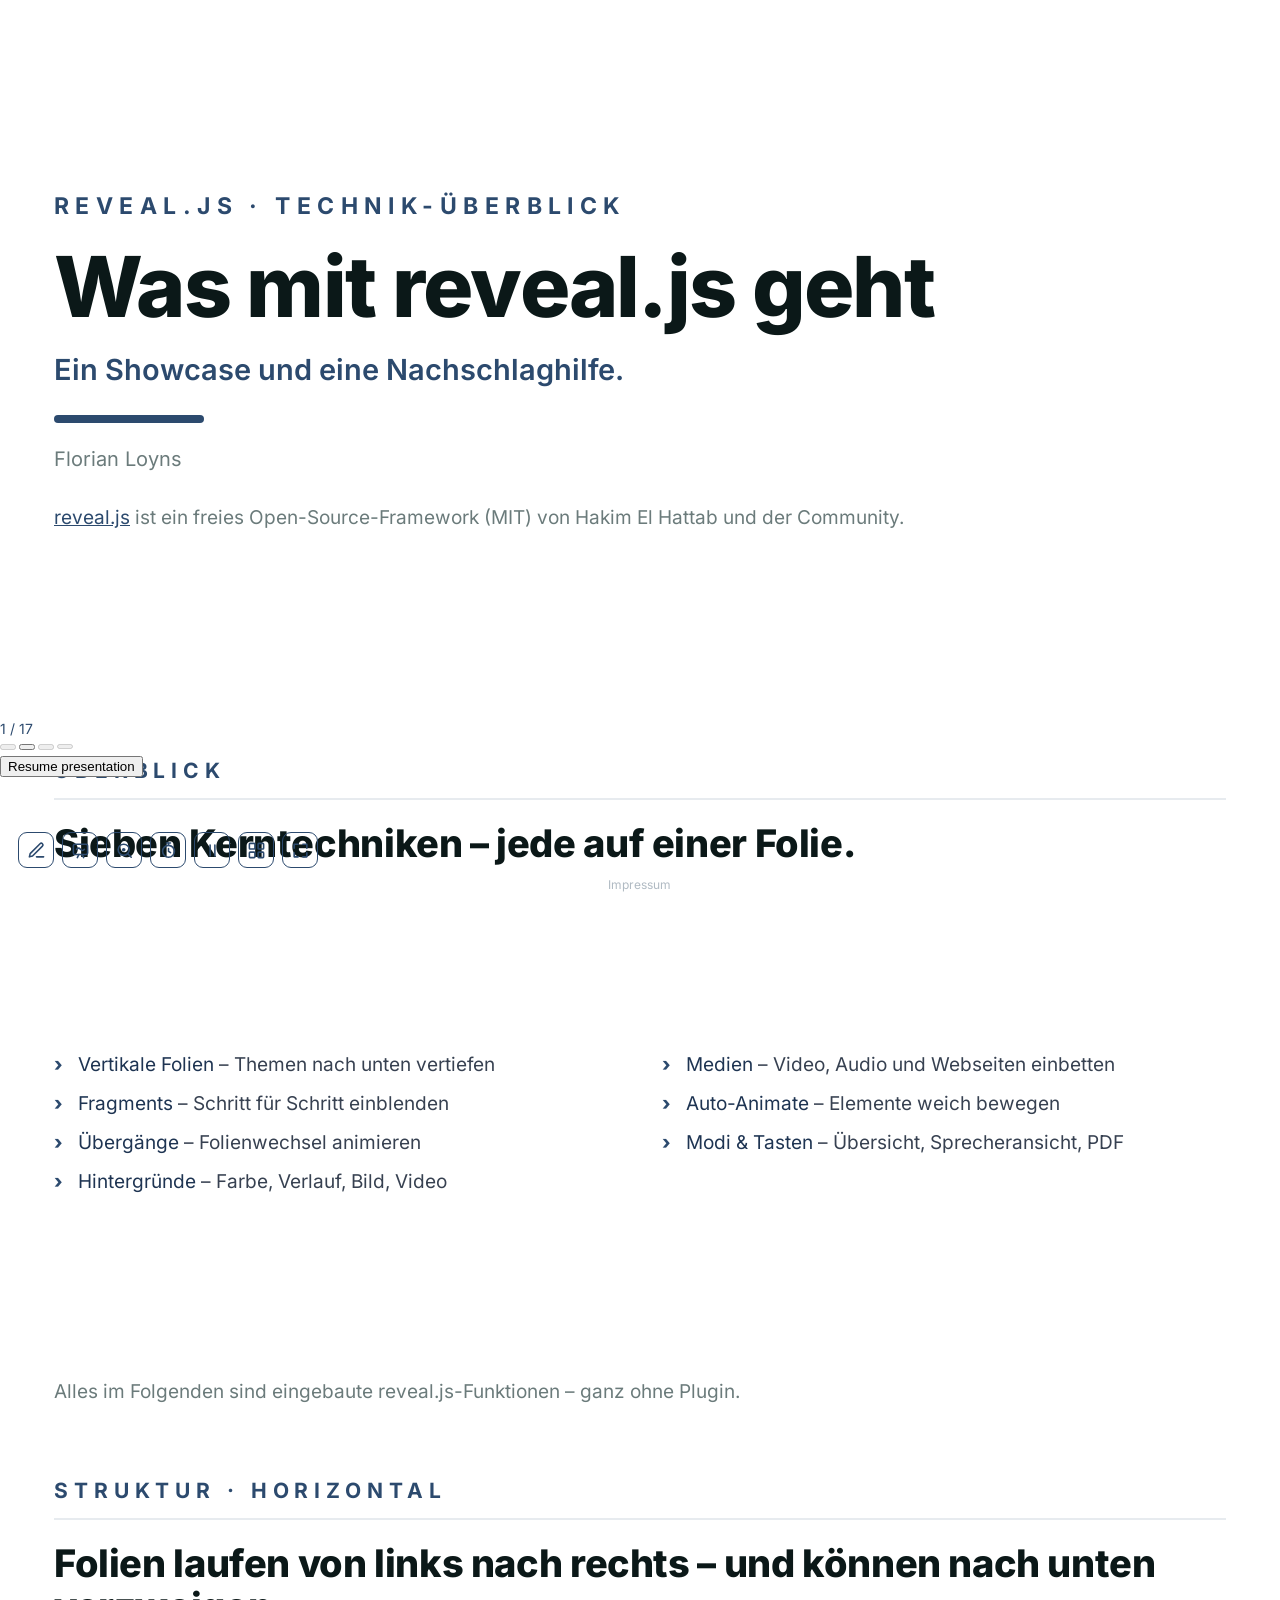
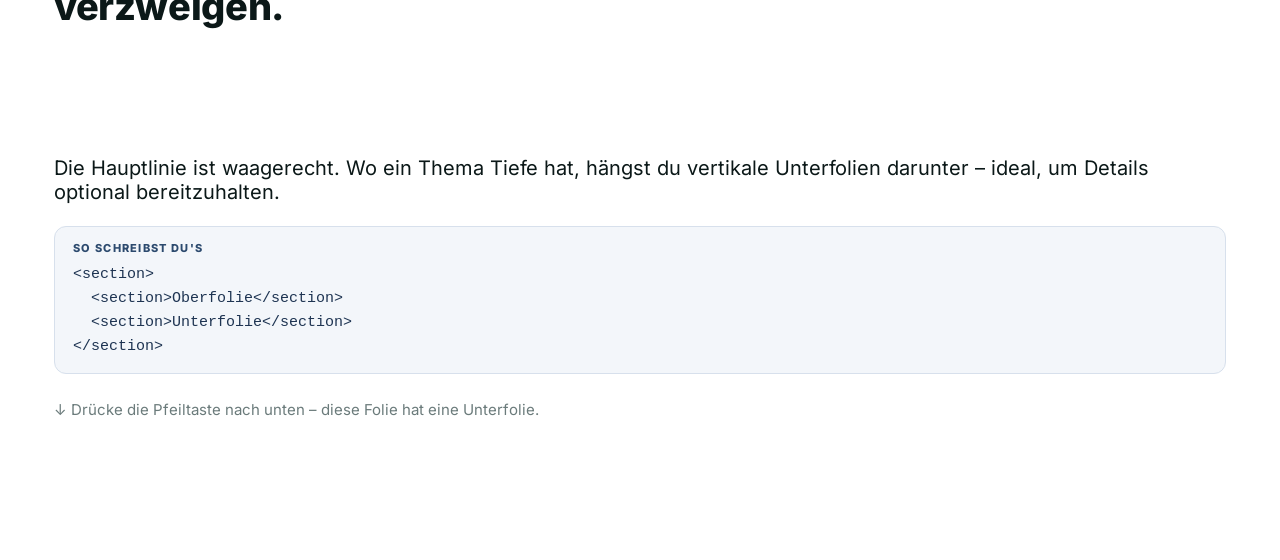
==== commit 450cd59e: "Add files via upload" ====
--- a/reveal-showcase/index.html
+++ b/reveal-showcase/index.html
@@ -67,7 +67,7 @@
         <li class="fragment"><b>Fragments</b> &ndash; Schritt f&uuml;r Schritt einblenden</li>
         <li class="fragment"><b>&Uuml;berg&auml;nge</b> &ndash; Folienwechsel animieren</li>
         <li class="fragment"><b>Hintergr&uuml;nde</b> &ndash; Farbe, Verlauf, Bild, Video</li>
-        <li class="fragment"><b>Medien</b> &ndash; Video und Webseiten einbetten</li>
+        <li class="fragment"><b>Medien</b> &ndash; Video, Audio und Webseiten einbetten</li>
         <li class="fragment"><b>Auto-Animate</b> &ndash; Elemente weich bewegen</li>
         <li class="fragment"><b>Modi &amp; Tasten</b> &ndash; &Uuml;bersicht, Sprecheransicht, PDF</li>
       </ul>
@@ -182,12 +182,31 @@
 
 <section>
   <div class="cardslide">
+    <div class="s-top"><span class="s-label">Medien &middot; Audio</span></div>
+    <h2>Auch Ton spielt direkt in der Folie.</h2>
+    <div class="s-body" style="text-align:center">
+      <audio controls preload="none" style="width:100%;max-width:460px;margin:14px auto 0;display:block">
+        <source data-src="media/beispiel.mp3" type="audio/mpeg">
+      </audio>
+      <div class="howto"><span class="hl">So schreibst du's</span><code>&lt;audio controls&gt;
+  &lt;source data-src="ton.mp3" type="audio/mpeg"&gt;
+&lt;/audio&gt;</code></div>
+      <p class="demohint">Wie beim Video: reveal pausiert den Ton beim Folienwechsel und l&auml;dt ihn per <code>data-src</code> erst bei Bedarf. <code>data-autoplay</code> w&uuml;rde ihn automatisch starten.</p>
+    </div>
+  </div>
+</section>
+
+<section>
+  <div class="cardslide">
     <div class="s-top"><span class="s-label">Medien &middot; iframe</span></div>
     <h2>Eine ganze Webseite lebt in der Folie.</h2>
     <div class="s-body" style="text-align:center">
-      <iframe data-src="https://www.openstreetmap.org/export/embed.html?bbox=7.55%2C52.05%2C7.68%2C52.13&amp;layer=mapnik" data-preload style="width:100%;max-width:900px;height:330px;border:1px solid #E7EBEF;border-radius:14px;background:#fff;display:block;margin:0 auto"></iframe>
+      <div id="osm-holder" style="width:100%;max-width:900px;height:320px;margin:0 auto;border:1px solid #E7EBEF;border-radius:14px;background:#F3F6FA;display:flex;flex-direction:column;align-items:center;justify-content:center;gap:14px;padding:0 26px;box-sizing:border-box">
+        <p style="margin:0;font-size:16px;color:#374151;max-width:560px;line-height:1.5">Aus Datenschutzgr&uuml;nden l&auml;dt die Karte erst auf Klick. Dabei wird eine Verbindung zu openstreetmap.org hergestellt und deine IP-Adresse an OpenStreetMap &uuml;bertragen.</p>
+        <button id="osm-load" type="button" style="background:#2C4A6E;color:#fff;border:none;border-radius:10px;padding:11px 22px;font-family:'Inter',system-ui,sans-serif;font-size:15px;font-weight:600;cursor:pointer">Karte von OpenStreetMap laden</button>
+      </div>
       <div class="howto"><span class="hl">So schreibst du's</span><code>&lt;iframe data-src="https://www.openstreetmap.org/export/embed.html?&hellip;"&gt;&lt;/iframe&gt;</code></div>
-      <p class="demohint">Eine interaktive Karte, live in der Folie. Gro&szlig;e Seiten wie Google verbieten das Einbetten &ndash; einbettbare Seiten wie diese laufen (nur online).</p>
+      <p class="demohint">Datenschutzfreundlich: erst auf Klick geladen (Klick = Einwilligung). L&auml;uft nur online.</p>
     </div>
   </div>
 </section>
@@ -246,7 +265,7 @@
 </section>
 </div>
 </div>
-<footer class="vortrag-impressum"><a href="https://florianloyns.com/Impressum/" target="_blank" rel="noopener noreferrer">Impressum</a> · Datenschutz · Haftungsausschluss</footer>
+<footer class="vortrag-impressum"><a href="https://florianloyns.com/Impressum/" target="_blank" rel="noopener noreferrer">Impressum</a></footer>
 <script src="reveal/dist/reveal.js"></script>
 <script src="reveal/dist/plugin/notes.js"></script>
 <script src="reveal/dist/plugin/zoom.js"></script>
@@ -255,15 +274,24 @@
 <script src="reveal/theme/cards-setup.js"></script>
 <script>CardsDeck.init();</script>
 <script>
-/* Verlauf/Bild/Video erkennt reveal nicht als dunkel -> Bedienelemente per eigener
-   Klasse on-dark auf Weiß (reveal verwaltet has-dark-background selbst, on-dark nicht). */
 (function(){
+  /* Bedienelemente auf dunklen Verlauf/Bild/Video-Folien auf Weiß */
   function upd(){
     var r=document.querySelector('.reveal');
     var s=(window.Reveal&&Reveal.getCurrentSlide)?Reveal.getCurrentSlide():null;
     if(r) r.classList.toggle('on-dark', !!(s&&s.hasAttribute('data-force-dark')));
   }
   if(window.Reveal&&Reveal.on){ Reveal.on('ready',upd); Reveal.on('slidechanged',upd); }
+  /* OSM-Karte erst auf Klick laden (DSGVO: Klick = Einwilligung) */
+  var ob=document.getElementById('osm-load');
+  if(ob){ ob.addEventListener('click',function(){
+    var hd=document.getElementById('osm-holder');
+    var f=document.createElement('iframe');
+    f.src='https://www.openstreetmap.org/export/embed.html?bbox=7.55,52.05,7.68,52.13&layer=mapnik';
+    f.title='OpenStreetMap-Karte'; f.loading='lazy';
+    f.setAttribute('style','width:100%;height:100%;border:0;border-radius:14px;background:#fff');
+    hd.style.padding='0'; hd.innerHTML=''; hd.appendChild(f);
+  }); }
 })();
 </script>
 </body>
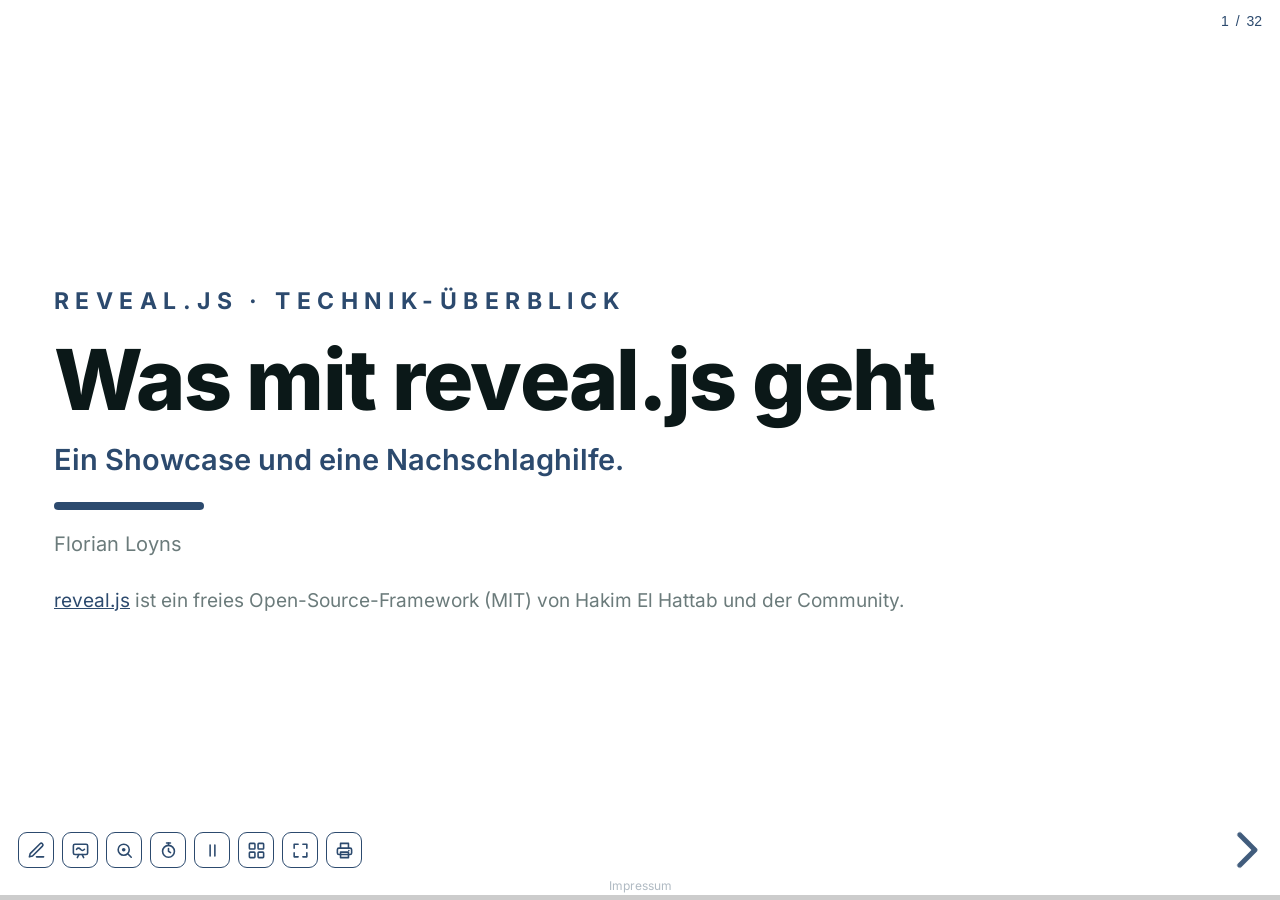
==== commit 47f5620b: "Vorführseite: reveal.js 6.0.2 (Sicherheitsupdate), postMessage aus; neue Folien: Sprunglinks, Fragme" ====
--- a/reveal-showcase/index.html
+++ b/reveal-showcase/index.html
@@ -4,12 +4,13 @@
 <meta charset="utf-8">
 <meta name="viewport" content="width=device-width, initial-scale=1.0, viewport-fit=cover">
 <title>reveal.js – Techniken im Überblick · Florian Loyns</title>
-<meta name="description" content="Ein Showcase und eine Nachschlaghilfe: die Kerntechniken von reveal.js, jede einmal live mit dem Markup darunter.">
+<meta name="description" content="Ein Showcase und eine Nachschlaghilfe: die Techniken von reveal.js, jede einmal live mit dem Markup darunter – von Fragments über Lightbox und Scroll-Ansicht bis zur Sprecheransicht.">
 <link rel="icon" type="image/svg+xml" href="data:image/svg+xml,%3Csvg%20xmlns%3D%22http%3A%2F%2Fwww.w3.org%2F2000%2Fsvg%22%20viewBox%3D%220%200%2064%2064%22%3E%3Crect%20width%3D%2264%22%20height%3D%2264%22%20rx%3D%2214%22%20fill%3D%22%232C4A6E%22%2F%3E%3Ctext%20x%3D%2232%22%20y%3D%2246%22%20font-family%3D%22system-ui%22%20font-size%3D%2236%22%20font-weight%3D%22900%22%20fill%3D%22white%22%20text-anchor%3D%22middle%22%3Efl%3C%2Ftext%3E%3C%2Fsvg%3E">
 <link rel="stylesheet" href="fonts/fonts.css">
 <link rel="stylesheet" href="reveal/dist/reset.css">
 <link rel="stylesheet" href="reveal/dist/reveal.css">
 <link rel="stylesheet" href="reveal/theme/cards.css">
+<link rel="stylesheet" href="reveal/dist/plugin/highlight/monokai.css">
 <meta name="apple-mobile-web-app-capable" content="yes">
 <meta name="apple-mobile-web-app-status-bar-style" content="black-translucent">
 <meta name="apple-mobile-web-app-title" content="reveal.js-Überblick">
@@ -22,21 +23,66 @@
     .howto{margin-top:22px;background:#F3F6FA;border:1px solid #D7E0EC;border-radius:12px;padding:14px 18px;text-align:left}
     .howto .hl{display:block;font-size:11px;font-weight:800;letter-spacing:1.3px;text-transform:uppercase;color:#2C4A6E;margin-bottom:8px}
     .howto code{font-family:ui-monospace,SFMono-Regular,Menlo,Consolas,monospace;font-size:15px;color:#1E3452;white-space:pre-wrap;line-height:1.6;display:block}
-    .demohint{margin-top:14px;font-size:15px;color:#6B7B7B}
+    .demohint{margin-top:14px;font-size:15px;color:#5A6A75}
+    .demohint code,.s-note code{font-family:ui-monospace,monospace;background:#EEF2F7;border-radius:5px;padding:1px 6px;font-size:.9em;color:#1E3452}
     .demohint kbd,.ltable kbd{font-family:ui-monospace,monospace;background:#EEF2F7;border:1px solid #C7D2E0;border-radius:5px;padding:1px 8px;font-size:14px;color:#1E3452}
     .tech-list{list-style:none;margin:0;padding:0;columns:2;column-gap:44px}
     .tech-list li{padding:8px 0 8px 24px;position:relative;font-size:19px;break-inside:avoid;color:#374151}
     .tech-list li::before{content:"\203A";position:absolute;left:0;color:#2C4A6E;font-weight:800}
     .tech-list li b{color:#1E3452}
+    .toc{list-style:none;margin:0;padding:0;columns:2;column-gap:44px}
+    .toc li{break-inside:avoid;padding:5px 0;font-size:19px;color:#5A6A75}
+    .toc a{color:#1E3452;font-weight:700;text-decoration:none;border-bottom:2px solid #C7D2E0}
+    .toc a:hover{border-color:#2C4A6E}
+    .toc .n{display:inline-block;width:30px;color:#9AA6B2;font-weight:700;font-size:15px}
     .frags{list-style:none;margin:0;padding:0;font-size:22px;line-height:2}
     .frags code{font-family:ui-monospace,monospace;background:#EEF2F7;border-radius:5px;padding:1px 8px;font-size:18px;color:#1E3452}
-    .downhint{margin-top:26px;font-size:15px;color:#6B7B7B}
+    .frag-grid{display:grid;grid-template-columns:repeat(3,1fr);gap:14px}
+    .frag-grid > div{background:#F3F6FA;border:1px solid #D7E0EC;border-radius:12px;padding:16px 18px;text-align:center;font-size:20px;color:#1E3452}
+    .frag-grid code{display:block;margin-top:6px;font-family:ui-monospace,monospace;font-size:14px;color:#5A6A75}
+    .case{font-size:21px;line-height:1.45;color:#22312F;background:#F3F6FA;border-left:4px solid #2C4A6E;padding:12px 18px;border-radius:0}
+    .fopts{list-style:none;margin:16px 0 0;padding:0;display:grid;grid-template-columns:1fr;gap:10px}
+    .fopts li{font-size:20px;border:1px solid #D7E0EC;border-radius:10px;padding:9px 16px;background:#fff}
+    .reveal .fragment.highlight-green.visible{color:#3B6D11;font-weight:700}
+    .reveal .fragment.highlight-red.visible{color:#D14A4A;font-weight:700}
+    .reveal .fopts .fragment.strike.visible{color:#9AA6B2}
+    .why{margin-top:14px;font-size:19px;color:#3B6D11;font-weight:600}
+    .downhint{margin-top:26px;font-size:15px;color:#5A6A75}
     .aa-box{background:#EEF2F7;border:1px solid #C7D2E0;border-radius:16px;color:#1E3452;font-weight:800;display:inline-block}
+    .aa-list{list-style:none;margin:6px 0 0;padding:0;display:grid;gap:10px;max-width:560px}
+    .aa-list li{font-size:21px;font-weight:700;color:#1E3452;background:#EEF2F7;border:1px solid #C7D2E0;border-radius:12px;padding:10px 18px}
+    .aa-list li span{display:inline-block;width:30px;color:#9AA6B2}
+    .bars{display:flex;align-items:flex-end;gap:46px;height:250px;padding:0 10px;border-bottom:2px solid #C7D2E0;margin-top:8px}
+    .bars .bar{width:120px;border-radius:12px 12px 0 0;display:flex;align-items:flex-start;justify-content:center;color:#fff;font-weight:800;font-size:24px;padding-top:10px;box-sizing:border-box}
+    .bars-lbl{display:flex;gap:46px;padding:8px 10px 0;font-size:16px;color:#5A6A75}
+    .bars-lbl span{width:120px;text-align:center}
     .reveal .fragment.highlight-current-blue.current-fragment{color:#2B6CB0}
     .reveal section > .bgdemo{position:absolute;inset:0;display:flex;flex-direction:column;justify-content:center;align-items:flex-start;gap:16px;padding:0 7%;text-align:left}
     .bgdemo .k{font-size:14px;font-weight:800;letter-spacing:.22em;text-transform:uppercase;color:rgba(255,255,255,.9)}
     .bgdemo .t{margin:0;font-size:clamp(30px,4.4vw,52px);font-weight:900;color:#fff;letter-spacing:-.02em;line-height:1.12;text-shadow:0 3px 18px rgba(0,0,0,.45)}
     .bgdemo .c{font-family:ui-monospace,SFMono-Regular,Menlo,Consolas,monospace;font-size:16px;color:#fff;background:rgba(0,0,0,.32);border:1px solid rgba(255,255,255,.28);padding:7px 13px;border-radius:9px}
+    .lb-row{display:flex;gap:26px;justify-content:center;align-items:stretch}
+    .lb-item{width:250px;text-align:center;font-size:16px;color:#5A6A75}
+    .lb-item .trig{display:flex;align-items:center;justify-content:center;width:250px;height:150px;border-radius:14px;border:1px solid #D7E0EC;background:#F3F6FA;cursor:zoom-in;overflow:hidden;margin-bottom:10px;color:#1E3452;font-weight:700;font-size:18px;text-decoration:none}
+    .lb-item img.trig{object-fit:cover;padding:0}
+    .lb-item code{font-family:ui-monospace,monospace;font-size:13px;color:#1E3452}
+    .fitbox{background:#1E3452;border-radius:16px;color:#fff;padding:18px 34px;margin-top:6px}
+    .fitbox .r-fit-text{color:#fff;font-weight:900;letter-spacing:-.02em;margin:0}
+    .reveal .r-stack img{max-height:300px;width:auto}
+    .stretch-img{border-radius:14px;object-fit:cover;width:100%}
+    .formula{font-size:44px;color:#1E3452;margin:6px 0 4px}
+    .formula math{font-size:1em}
+    .calc{font-size:22px;color:#22312F;line-height:1.6}
+    .calc math{font-size:1.1em}
+    .reveal pre{position:relative;width:100%;margin:6px 0 0;box-shadow:none;font-size:19px}
+    .reveal pre code{border-radius:12px;max-height:none;padding:16px 20px;line-height:1.5;font-family:ui-monospace,SFMono-Regular,Menlo,Consolas,monospace}
+    .scrollcta{display:inline-block;margin-top:6px;background:#2C4A6E;color:#fff!important;text-decoration:none;border-radius:12px;padding:13px 24px;font-size:19px;font-weight:700}
+    .phone{width:150px;height:270px;border:3px solid #1E3452;border-radius:26px;padding:16px 10px;box-sizing:border-box;display:flex;flex-direction:column;gap:8px;background:#fff}
+    .phone div{border-radius:6px;background:#EEF2F7;height:58px}
+    .phone div:nth-child(1){background:#2C4A6E}
+    .side{display:flex;gap:40px;align-items:center}
+    .autolist{list-style:none;margin:0;padding:0;display:grid;gap:12px;font-size:24px}
+    .autolist li{background:#F3F6FA;border:1px solid #D7E0EC;border-radius:12px;padding:12px 20px;color:#1E3452;font-weight:700}
     .reveal.on-dark .slide-number{color:#EAF1FB!important}
     .reveal.on-dark .controls{color:#EAF1FB!important}
     .reveal.on-dark .touchcontrols button{border-color:#fff!important;color:#fff!important}
@@ -55,28 +101,38 @@
     <p class="t-author">Florian Loyns</p>
     <p class="s-note" style="margin-top:16px"><a href="https://revealjs.com/" target="_blank" rel="noopener noreferrer" style="color:#2C4A6E;text-decoration:underline">reveal.js</a> ist ein freies Open-Source-Framework (MIT) von Hakim El Hattab und der Community.</p>
   </div>
-</section>
-
-<section>
+  <aside class="notes">Willkommen. Diese Präsentation zeigt, was reveal.js kann – jede Technik einmal live, darunter das Markup zum Nachbauen. Tipp: Drücke S für die Sprecheransicht. Genau diese Notizen erscheinen dann dort.</aside>
+</section>
+
+<section id="ueberblick">
   <div class="cardslide">
     <div class="s-top"><span class="s-label">&Uuml;berblick</span></div>
-    <h2>Sieben Kerntechniken &ndash; jede auf einer Folie.</h2>
-    <div class="s-body">
-      <ul class="tech-list">
-        <li class="fragment"><b>Vertikale Folien</b> &ndash; Themen nach unten vertiefen</li>
-        <li class="fragment"><b>Fragments</b> &ndash; Schritt f&uuml;r Schritt einblenden</li>
-        <li class="fragment"><b>&Uuml;berg&auml;nge</b> &ndash; Folienwechsel animieren</li>
-        <li class="fragment"><b>Hintergr&uuml;nde</b> &ndash; Farbe, Verlauf, Bild, Video</li>
-        <li class="fragment"><b>Medien</b> &ndash; Video, Audio und Webseiten einbetten</li>
-        <li class="fragment"><b>Auto-Animate</b> &ndash; Elemente weich bewegen</li>
-        <li class="fragment"><b>Modi &amp; Tasten</b> &ndash; &Uuml;bersicht, Sprecheransicht, PDF</li>
-      </ul>
-    </div>
-    <p class="s-note">Alles im Folgenden sind eingebaute reveal.js-Funktionen &ndash; ganz ohne Plugin.</p>
-  </div>
-</section>
-
-<section>
+    <h2>Dreizehn Techniken &ndash; ein Klick springt direkt hin.</h2>
+    <div class="s-body">
+      <ol class="toc">
+        <li><span class="n">01</span><a href="#/struktur">Struktur</a> &ndash; waagerecht und in die Tiefe</li>
+        <li><span class="n">02</span><a href="#/fragments">Fragments</a> &ndash; Schritt f&uuml;r Schritt</li>
+        <li><span class="n">03</span><a href="#/uebergaenge">&Uuml;berg&auml;nge</a> &ndash; Folienwechsel</li>
+        <li><span class="n">04</span><a href="#/hintergrund">Hintergr&uuml;nde</a> &ndash; Farbe, Bild, Video</li>
+        <li><span class="n">05</span><a href="#/medien">Medien</a> &ndash; Video, Audio, Webseite</li>
+        <li><span class="n">06</span><a href="#/lightbox">Lightbox</a> &ndash; Bild und Film gro&szlig;</li>
+        <li><span class="n">07</span><a href="#/layout">Layout-Helfer</a> &ndash; stapeln, f&uuml;llen</li>
+        <li><span class="n">08</span><a href="#/autoanimate">Auto-Animate</a> &ndash; weiche Bewegung</li>
+        <li><span class="n">09</span><a href="#/formeln">Formeln</a> &ndash; sauber gesetzt</li>
+        <li><span class="n">10</span><a href="#/code">Code</a> &ndash; Zeile f&uuml;r Zeile</li>
+        <li><span class="n">11</span><a href="#/sprecher">Sprecheransicht</a> &ndash; Notizen und Uhr</li>
+        <li><span class="n">12</span><a href="#/scroll">Scroll-Ansicht</a> &ndash; lesen wie einen Artikel</li>
+        <li><span class="n">13</span><a href="#/autoslide">Automatischer Ablauf</a> &ndash; Folien bl&auml;ttern selbst</li>
+      </ol>
+      <div class="howto"><span class="hl">So schreibst du's &middot; Sprunglinks</span><code>&lt;section id="fragments"&gt;&hellip;&lt;/section&gt;
+&lt;a href="#/fragments"&gt;Fragments&lt;/a&gt;</code></div>
+    </div>
+    <p class="s-note">Ganz unten: <a href="#/tasten" style="color:#2C4A6E">alle Tasten auf einen Blick</a>.</p>
+  </div>
+  <aside class="notes">Die Übersicht ist zugleich die erste Demo: Jeder Eintrag ist ein Sprunglink auf eine Folie mit eigener id. So baut man Inhaltsverzeichnisse, Querverweise oder einen Zurück-Knopf.</aside>
+</section>
+
+<section id="struktur">
   <section>
     <div class="cardslide">
       <div class="s-top"><span class="s-label">Struktur &middot; horizontal</span></div>
@@ -90,6 +146,7 @@
         <p class="downhint">&darr; Dr&uuml;cke die Pfeiltaste nach unten &ndash; diese Folie hat eine Unterfolie.</p>
       </div>
     </div>
+    <aside class="notes">Waagerecht ist die Hauptlinie des Vortrags. Wer nur den Überblick will, bleibt auf ihr; Vertiefungen hängen darunter.</aside>
   </section>
   <section>
     <div class="cardslide">
@@ -99,28 +156,66 @@
         <p style="font-size:20px">Du bist gerade nach unten gesprungen. Mit der Pfeiltaste nach oben geht es zur&uuml;ck, nach rechts weiter zum n&auml;chsten Hauptthema.</p>
       </div>
     </div>
-  </section>
-</section>
-
-<section>
-  <div class="cardslide">
-    <div class="s-top"><span class="s-label">Aufbau &middot; Fragments</span></div>
-    <h2>Inhalte Schritt f&uuml;r Schritt einblenden.</h2>
-    <div class="s-body">
-      <ul class="frags">
-        <li class="fragment"><code>fragment</code> &ndash; erscheint (Standard)</li>
-        <li class="fragment fade-up"><code>fade-up</code> &ndash; steigt herein</li>
-        <li class="fragment highlight-current-blue"><code>highlight-current-blue</code> &ndash; hebt in Blau hervor</li>
-        <li class="fragment strike"><code>strike</code> &ndash; streicht durch</li>
-        <li class="fragment fade-in-then-semi-out">erst da, dann gedimmt</li>
-      </ul>
-      <div class="howto"><span class="hl">So schreibst du's</span><code>&lt;li class="fragment fade-up"&gt;&hellip;&lt;/li&gt;</code></div>
-      <p class="demohint">Probier's: <kbd>Leertaste</kbd> oder <kbd>&rarr;</kbd> blendet die Punkte nacheinander ein.</p>
-    </div>
-  </div>
-</section>
-
-<section data-transition="zoom">
+    <aside class="notes">Unterfolien eignen sich für Beispiele, Herleitungen oder Material für Rückfragen.</aside>
+  </section>
+</section>
+
+<section id="fragments">
+  <section>
+    <div class="cardslide">
+      <div class="s-top"><span class="s-label">Aufbau &middot; Fragments</span></div>
+      <h2>Inhalte Schritt f&uuml;r Schritt einblenden.</h2>
+      <div class="s-body">
+        <ul class="frags">
+          <li class="fragment"><code>fragment</code> &ndash; erscheint (Standard)</li>
+          <li class="fragment fade-up"><code>fade-up</code> &ndash; steigt herein</li>
+          <li class="fragment highlight-current-blue"><code>highlight-current-blue</code> &ndash; hebt in Blau hervor</li>
+          <li class="fragment strike"><code>strike</code> &ndash; streicht durch</li>
+          <li class="fragment fade-in-then-semi-out">erst da, dann gedimmt</li>
+        </ul>
+        <div class="howto"><span class="hl">So schreibst du's</span><code>&lt;li class="fragment fade-up"&gt;&hellip;&lt;/li&gt;</code></div>
+        <p class="downhint">Probier's: <kbd>Leertaste</kbd> oder <kbd>&rarr;</kbd> &middot; &darr; darunter: mehr Arten und freie Reihenfolge.</p>
+      </div>
+    </div>
+    <aside class="notes">Fragments sind das wichtigste Werkzeug gegen die Textwand: Ein Gedanke nach dem anderen.</aside>
+  </section>
+  <section>
+    <div class="cardslide">
+      <div class="s-top"><span class="s-label">Fragments &middot; mehr Arten</span></div>
+      <h2>Wachsen, schrumpfen, kurz aufleuchten, farbig markieren.</h2>
+      <div class="s-body">
+        <div class="frag-grid">
+          <div class="fragment grow">w&auml;chst<code>grow</code></div>
+          <div class="fragment shrink">schrumpft<code>shrink</code></div>
+          <div class="fragment fade-in-then-out">kommt und geht<code>fade-in-then-out</code></div>
+          <div class="fragment highlight-red">wird rot<code>highlight-red</code></div>
+          <div class="fragment highlight-green">wird gr&uuml;n<code>highlight-green</code></div>
+          <div class="fragment current-visible">nur jetzt sichtbar<code>current-visible</code></div>
+        </div>
+        <div class="howto"><span class="hl">So schreibst du's</span><code>&lt;div class="fragment grow"&gt;&hellip;&lt;/div&gt;</code></div>
+      </div>
+    </div>
+    <aside class="notes">Weniger ist mehr: Im Unterricht reichen meist das normale Einblenden und ein Hervorheben. Die übrigen Arten sind gut für einzelne Akzente.</aside>
+  </section>
+  <section>
+    <div class="cardslide">
+      <div class="s-top"><span class="s-label">Fragments &middot; Reihenfolge</span></div>
+      <h2>Mit <code style="font-size:.8em">data-fragment-index</code> bestimmst du, was wann kommt.</h2>
+      <div class="s-body">
+        <p class="case">Vor der Morgengabe misst Frau H. einen Puls von 48/min. Der Betablocker steht im Plan. Was tun Sie?</p>
+        <ul class="fopts">
+          <li class="fragment" data-fragment-index="1"><span class="fragment strike" data-fragment-index="3">Wie verordnet geben, dann nachmessen</span></li>
+          <li class="fragment" data-fragment-index="1"><span class="fragment highlight-green" data-fragment-index="2">Nicht geben, &auml;rztlich R&uuml;cksprache halten</span></li>
+          <li class="fragment" data-fragment-index="1"><span class="fragment strike" data-fragment-index="3">Die halbe Dosis geben</span></li>
+        </ul>
+        <p class="why fragment" data-fragment-index="4">Gleicher Index = erscheint gleichzeitig. Hier: erst die Optionen, dann die L&ouml;sung, dann fallen die Ablenker weg.</p>
+      </div>
+    </div>
+    <aside class="notes">Ein Beispiel aus dem Unterricht: Erst stehen alle Optionen da, dann wird die richtige markiert, zuletzt werden die Ablenker gestrichen. Der gefährlich plausible Ablenker ist „wie verordnet geben, dann nachmessen“.</aside>
+  </section>
+</section>
+
+<section id="uebergaenge" data-transition="zoom">
   <div class="cardslide">
     <div class="s-top"><span class="s-label">&Uuml;berg&auml;nge</span></div>
     <h2>Diese Folie ist gerade hereingezoomt.</h2>
@@ -130,14 +225,16 @@
       <p class="demohint">Sparsam einsetzen &ndash; ein ruhiges <code>fade</code> wirkt in der Lehre meist am besten.</p>
     </div>
   </div>
-</section>
-
-<section data-force-dark data-background-color="#1E3452">
+  <aside class="notes">Übergänge sind Geschmackssache. Ein einheitlicher, ruhiger Übergang lenkt am wenigsten ab.</aside>
+</section>
+
+<section id="hintergrund" data-force-dark data-background-color="#1E3452">
   <div class="bgdemo">
     <span class="k">Hintergrund &middot; Farbe</span>
     <p class="t">Eine Vollfl&auml;chen-Farbe hinter der Folie.</p>
     <span class="c">data-background-color</span>
   </div>
+  <aside class="notes">Hintergründe gehören zur Folie, nicht zum Inhalt – sie reichen bis an den Bildschirmrand.</aside>
 </section>
 
 <section data-force-dark data-background-gradient="linear-gradient(135deg,#1E3452,#0E7C7B)">
@@ -146,6 +243,7 @@
     <p class="t">Ein Verlauf statt Vollton.</p>
     <span class="c">data-background-gradient</span>
   </div>
+  <aside class="notes">Jeder CSS-Verlauf funktioniert.</aside>
 </section>
 
 <section data-force-dark data-background-image="media/hintergrund.jpg" data-background-size="cover">
@@ -154,6 +252,7 @@
     <p class="t">Ein Bild formatf&uuml;llend hinter der Folie.</p>
     <span class="c">data-background-image</span>
   </div>
+  <aside class="notes">Mit data-background-opacity lässt sich ein Bild auch abschwächen, damit Text darauf lesbar bleibt.</aside>
 </section>
 
 <section data-force-dark data-background-color="#1E3452" data-background-video="media/beispiel.mp4" data-background-video-loop data-background-video-muted>
@@ -162,9 +261,11 @@
     <p class="t">Ein Film l&auml;uft hinter der Folie.</p>
     <span class="c">data-background-video</span>
   </div>
-</section>
-
-<section>
+  <aside class="notes">Stumm und in Schleife eignet sich ein Hintergrundvideo für Stimmungen – nicht für Inhalte, die man hören muss.</aside>
+</section>
+
+
+<section id="medien">
   <div class="cardslide">
     <div class="s-top"><span class="s-label">Medien &middot; Video</span></div>
     <h2>Ein Video l&auml;uft direkt in der Folie.</h2>
@@ -178,6 +279,7 @@
       <p class="demohint">reveal pausiert das Video automatisch beim Folienwechsel &ndash; und l&auml;dt es dank <code>data-src</code> erst bei Bedarf.</p>
     </div>
   </div>
+  <aside class="notes">data-src statt src: Das Video wird erst geladen, wenn die Folie in die Nähe kommt. Das hält den Start schnell.</aside>
 </section>
 
 <section>
@@ -194,6 +296,7 @@
       <p class="demohint">Wie beim Video: reveal pausiert den Ton beim Folienwechsel und l&auml;dt ihn per <code>data-src</code> erst bei Bedarf. <code>data-autoplay</code> w&uuml;rde ihn automatisch starten.</p>
     </div>
   </div>
+  <aside class="notes">Gut für Herztöne, Atemgeräusche oder ein kurzes Interview.</aside>
 </section>
 
 <section>
@@ -209,10 +312,69 @@
       <p class="demohint">Datenschutzfreundlich: erst auf Klick geladen (Klick = Einwilligung). L&auml;uft nur online.</p>
     </div>
   </div>
-</section>
-
-<section>
-  <section data-auto-animate>
+  <aside class="notes">Fremde Webseiten nur mit Einwilligung laden: Schon das Einbetten überträgt die IP-Adresse an den Anbieter.</aside>
+</section>
+
+<section id="lightbox">
+  <div class="cardslide">
+    <div class="s-top"><span class="s-label">Medien &middot; Lightbox</span></div>
+    <h2>Antippen &ndash; und Bild oder Film f&uuml;llen den Bildschirm.</h2>
+    <div class="s-body">
+      <div class="lb-row">
+        <div class="lb-item"><img class="trig" src="media/hintergrund.jpg" alt="Beispielbild" data-preview-image>Bild gro&szlig;<br><code>data-preview-image</code></div>
+        <div class="lb-item"><button class="trig" type="button" data-preview-video="media/beispiel.mp4" data-preview-fit="contain">&#9654;&nbsp; Film abspielen</button>Film gro&szlig;<br><code>data-preview-video</code></div>
+        <div class="lb-item"><a class="trig" href="https://florianloyns.com/" data-preview-link>florianloyns.com</a>Webseite als Vorschau<br><code>data-preview-link</code></div>
+      </div>
+      <div class="howto"><span class="hl">So schreibst du's</span><code>&lt;img src="bild.jpg" data-preview-image&gt;</code></div>
+      <p class="demohint">Eingebaut seit reveal.js 5.2 &ndash; ohne Plugin. <kbd>Esc</kbd> schlie&szlig;t die Vorschau.</p>
+    </div>
+  </div>
+  <aside class="notes">Kleine Abbildungen auf der Folie, groß auf Antippen: Details lesbar machen, ohne die Folie zu überladen.</aside>
+</section>
+
+<section id="layout">
+  <section>
+    <div class="cardslide">
+      <div class="s-top"><span class="s-label">Layout &middot; r-fit-text</span></div>
+      <h2>Eine Kernaussage f&uuml;llt die ganze Breite.</h2>
+      <div class="s-body">
+        <div class="fitbox"><p class="r-fit-text">Erst messen, dann geben.</p></div>
+        <div class="howto"><span class="hl">So schreibst du's</span><code>&lt;p class="r-fit-text"&gt;Erst messen, dann geben.&lt;/p&gt;</code></div>
+        <p class="downhint">&darr; darunter: Bilder stapeln und Platz f&uuml;llen.</p>
+      </div>
+    </div>
+    <aside class="notes">r-fit-text rechnet die Schriftgröße so aus, dass der Text genau die verfügbare Breite füllt – ideal für eine einzige Merksatz-Folie.</aside>
+  </section>
+  <section>
+    <div class="cardslide">
+      <div class="s-top"><span class="s-label">Layout &middot; r-stack</span></div>
+      <h2>Bilder liegen &uuml;bereinander und bauen sich Schicht f&uuml;r Schicht auf.</h2>
+      <div class="s-body">
+        <div class="r-stack">
+          <img src="media/haut-1-subkutis.svg" alt="Unterhaut (Subkutis)" width="900" height="360">
+          <img class="fragment" src="media/haut-2-dermis.svg" alt="Lederhaut (Dermis)" width="900" height="360">
+          <img class="fragment" src="media/haut-3-epidermis.svg" alt="Oberhaut (Epidermis)" width="900" height="360">
+        </div>
+        <div class="howto"><span class="hl">So schreibst du's</span><code>&lt;div class="r-stack"&gt;
+  &lt;img src="schicht-1.svg"&gt; &lt;img class="fragment" src="schicht-2.svg"&gt; &hellip;
+&lt;/div&gt;</code></div>
+      </div>
+    </div>
+    <aside class="notes">Von innen nach außen: Subkutis, Dermis, Epidermis. Jede Schicht ist ein eigenes, transparentes Bild; r-stack legt sie exakt übereinander.</aside>
+  </section>
+  <section>
+    <div class="cardslide">
+      <div class="s-top"><span class="s-label">Layout &middot; r-stretch</span></div>
+      <h2>Ein Bild nimmt sich den restlichen Platz der Folie.</h2>
+      <img class="r-stretch stretch-img" src="media/hintergrund.jpg" alt="Beispielbild, das den Restplatz füllt" style="margin-top:18px">
+      <p class="demohint" style="margin-bottom:0">Kein Ausrechnen von H&ouml;hen: <code>&lt;img class="r-stretch"&gt;</code> &ndash; genau ein Element pro Folie.</p>
+    </div>
+    <aside class="notes">r-stretch ist praktisch für Abbildungen unter einer Überschrift: Das Bild wird so groß, wie Platz ist.</aside>
+  </section>
+</section>
+
+<section id="autoanimate">
+  <section data-auto-animate data-auto-animate-id="kasten">
     <div class="cardslide">
       <div class="s-top"><span class="s-label">Auto-Animate</span></div>
       <h2>Gleiche Elemente wandern weich von Folie zu Folie.</h2>
@@ -221,8 +383,9 @@
         <p class="downhint">&darr; Weiter nach unten &ndash; beobachte den Kasten.</p>
       </div>
     </div>
-  </section>
-  <section data-auto-animate>
+    <aside class="notes">Auto-Animate vergleicht zwei aufeinanderfolgende Folien und bewegt alles, was auf beiden vorkommt.</aside>
+  </section>
+  <section data-auto-animate data-auto-animate-id="kasten">
     <div class="cardslide">
       <div class="s-top"><span class="s-label">Auto-Animate</span></div>
       <h2>reveal.js interpoliert Gr&ouml;&szlig;e, Position und Farbe von selbst.</h2>
@@ -230,28 +393,185 @@
         <div class="aa-box" data-id="box" style="font-size:40px;padding:34px 54px;margin-top:20px;background:#DCE6F1">derselbe Kasten &ndash; nur gr&ouml;&szlig;er</div>
         <div class="howto"><span class="hl">So schreibst du's</span><code>&lt;section data-auto-animate&gt; &hellip; data-id="box" &hellip; &lt;/section&gt;
 &lt;section data-auto-animate&gt; &hellip; data-id="box" &hellip; &lt;/section&gt;</code></div>
-      </div>
-    </div>
-  </section>
-</section>
-
-<section>
+        <p class="downhint">&darr; Weiter: eine Liste sortiert sich selbst.</p>
+      </div>
+    </div>
+    <aside class="notes">data-id verbindet die beiden Elemente; alles andere erledigt reveal.js.</aside>
+  </section>
+  <section data-auto-animate data-auto-animate-id="liste">
+    <div class="cardslide">
+      <div class="s-top"><span class="s-label">Auto-Animate &middot; Liste</span></div>
+      <h2>Der Pflegeprozess &ndash; noch durcheinander.</h2>
+      <div class="s-body">
+        <ol class="aa-list">
+          <li data-id="p4"><span>?</span>Pflegema&szlig;nahmen durchf&uuml;hren</li>
+          <li data-id="p1"><span>?</span>Informationen sammeln</li>
+          <li data-id="p6"><span>?</span>Evaluieren</li>
+          <li data-id="p3"><span>?</span>Pflegeziele festlegen</li>
+          <li data-id="p2"><span>?</span>Probleme und Ressourcen erkennen</li>
+          <li data-id="p5"><span>?</span>Ma&szlig;nahmen planen</li>
+        </ol>
+        <p class="downhint">&darr; Weiter &ndash; die Liste sortiert sich.</p>
+      </div>
+    </div>
+    <aside class="notes">Gut als Einstieg: Die Klasse sortiert erst mündlich, dann zeigt die nächste Folie die Lösung – und jede Karte wandert an ihren Platz.</aside>
+  </section>
+  <section data-auto-animate data-auto-animate-id="liste">
+    <div class="cardslide">
+      <div class="s-top"><span class="s-label">Auto-Animate &middot; Liste</span></div>
+      <h2>Jede Karte wandert an ihren Platz.</h2>
+      <div class="s-body">
+        <ol class="aa-list">
+          <li data-id="p1"><span>1</span>Informationen sammeln</li>
+          <li data-id="p2"><span>2</span>Probleme und Ressourcen erkennen</li>
+          <li data-id="p3"><span>3</span>Pflegeziele festlegen</li>
+          <li data-id="p5"><span>4</span>Ma&szlig;nahmen planen</li>
+          <li data-id="p4"><span>5</span>Pflegema&szlig;nahmen durchf&uuml;hren</li>
+          <li data-id="p6"><span>6</span>Evaluieren</li>
+        </ol>
+        <p class="downhint">&darr; Weiter: Werte, die sich ver&auml;ndern.</p>
+      </div>
+    </div>
+    <aside class="notes">Gleiche data-id in beiden Listen – die Reihenfolge im Markup ist einfach eine andere.</aside>
+  </section>
+  <section data-auto-animate data-auto-animate-id="werte">
+    <div class="cardslide">
+      <div class="s-top"><span class="s-label">Auto-Animate &middot; Werte</span></div>
+      <h2>Herr K. bei Aufnahme: Blutdruck 178/104 mmHg.</h2>
+      <div class="s-body">
+        <div class="bars">
+          <div class="bar" data-id="sys" style="height:228px;background:#D14A4A">178</div>
+          <div class="bar" data-id="dia" style="height:133px;background:#E07A5F">104</div>
+        </div>
+        <div class="bars-lbl"><span>systolisch</span><span>diastolisch</span></div>
+        <p class="downhint">&darr; Weiter: nach vier Wochen Therapie.</p>
+      </div>
+    </div>
+    <aside class="notes">Die Balken sind einfache Kästen mit einer Höhe. Auto-Animate interpoliert Höhe und Farbe.</aside>
+  </section>
+  <section data-auto-animate data-auto-animate-id="werte">
+    <div class="cardslide">
+      <div class="s-top"><span class="s-label">Auto-Animate &middot; Werte</span></div>
+      <h2>Nach vier Wochen: 132/84 mmHg.</h2>
+      <div class="s-body">
+        <div class="bars">
+          <div class="bar" data-id="sys" style="height:169px;background:#639922">132</div>
+          <div class="bar" data-id="dia" style="height:108px;background:#8DB65A">84</div>
+        </div>
+        <div class="bars-lbl"><span>systolisch</span><span>diastolisch</span></div>
+        <div class="howto"><span class="hl">So schreibst du's</span><code>&lt;div data-id="sys" style="height:228px"&gt; &rarr; &lt;div data-id="sys" style="height:169px"&gt;</code></div>
+      </div>
+    </div>
+    <aside class="notes">Ein Diagramm, das sich bewegt, macht Veränderung sichtbar – ganz ohne Diagramm-Bibliothek.</aside>
+  </section>
+</section>
+
+<section id="formeln">
+  <div class="cardslide">
+    <div class="s-top"><span class="s-label">Formeln</span></div>
+    <h2>Formeln stehen sauber gesetzt &ndash; direkt im Browser.</h2>
+    <div class="s-body">
+      <div class="formula">
+        <math display="block"><mrow><mtext>Tropfen/min</mtext><mo>=</mo><mfrac><mrow><mtext>Volumen (ml)</mtext><mo>&#xD7;</mo><mn>20</mn></mrow><mrow><mtext>Zeit (min)</mtext></mrow></mfrac></mrow></math>
+      </div>
+      <p class="calc fragment">500&nbsp;ml in 4&nbsp;Stunden: <math><mfrac><mrow><mn>500</mn><mo>&#xD7;</mo><mn>20</mn></mrow><mn>240</mn></mfrac><mo>&#x2248;</mo><mn>42</mn></math> Tropfen pro Minute</p>
+      <div class="howto"><span class="hl">So schreibst du's &middot; MathML</span><code>&lt;math&gt;&lt;mfrac&gt;&lt;mn&gt;500&lt;/mn&gt;&lt;mn&gt;240&lt;/mn&gt;&lt;/mfrac&gt;&lt;/math&gt;</code></div>
+      <p class="demohint">MathML kann jeder aktuelle Browser &ndash; ohne Zusatzbibliothek und ohne fremden Server. F&uuml;r LaTeX-Schreibweise gibt es das Math-Plugin.</p>
+    </div>
+  </div>
+  <aside class="notes">Die Tropfformel mit dem Makrotropfsystem: 20 Tropfen entsprechen einem Milliliter. Das Ergebnis wird auf ganze Tropfen gerundet.</aside>
+</section>
+
+<section id="code">
+  <div class="cardslide">
+    <div class="s-top"><span class="s-label">Code</span></div>
+    <h2>Quelltext mit Farben &ndash; und Zeile f&uuml;r Zeile erkl&auml;rt.</h2>
+    <div class="s-body">
+<pre><code class="language-html" data-trim data-noescape data-line-numbers="1|2|3|4|1-5">
+&lt;section data-auto-animate&gt;
+  &lt;h2&gt;Eine Aussage als &Uuml;berschrift&lt;/h2&gt;
+  &lt;p class="fragment"&gt;Der Beleg erscheint danach.&lt;/p&gt;
+  &lt;aside class="notes"&gt;Nur in der Sprecheransicht.&lt;/aside&gt;
+&lt;/section&gt;
+</code></pre>
+      <div class="howto"><span class="hl">So schreibst du's</span><code>&lt;pre&gt;&lt;code data-line-numbers="1|2|3-4"&gt;&hellip;&lt;/code&gt;&lt;/pre&gt;</code></div>
+      <p class="demohint"><kbd>&rarr;</kbd> springt von Hervorhebung zu Hervorhebung &middot; mitgeliefertes Highlight-Plugin.</p>
+    </div>
+  </div>
+  <aside class="notes">Die Zeilen nach data-line-numbers werden nacheinander hervorgehoben – wie Fragments, nur für Code.</aside>
+</section>
+
+<section id="sprecher">
+  <div class="cardslide">
+    <div class="s-top"><span class="s-label">Sprecheransicht</span></div>
+    <h2>Taste S dr&uuml;cken &ndash; dort stehen Notizen, Uhr und die n&auml;chste Folie.</h2>
+    <div class="s-body">
+      <p style="font-size:20px">Jede Folie in dieser Pr&auml;sentation hat Notizen. Das Publikum sieht nur die Folie, du siehst in einem zweiten Fenster zus&auml;tzlich, was du sagen willst &ndash; und wie viel Zeit vergangen ist.</p>
+      <div class="howto"><span class="hl">So schreibst du's</span><code>&lt;section&gt;
+  &hellip;
+  &lt;aside class="notes"&gt;Das sehe nur ich.&lt;/aside&gt;
+&lt;/section&gt;</code></div>
+      <p class="demohint">Am besten mit zwei Bildschirmen: Folie auf den Beamer, Sprecheransicht auf den Laptop. Beide bleiben synchron.</p>
+    </div>
+  </div>
+  <aside class="notes">Hallo aus der Sprecheransicht! Genau dieser Text steht im Markup in einem aside-Element mit der Klasse notes.</aside>
+</section>
+
+<section id="scroll">
+  <div class="cardslide">
+    <div class="s-top"><span class="s-label">Scroll-Ansicht</span></div>
+    <h2>Dieselben Folien lassen sich wie ein Artikel durchscrollen.</h2>
+    <div class="s-body">
+      <div class="side">
+        <div class="phone" aria-hidden="true"><div></div><div></div><div></div><div></div></div>
+        <div>
+          <p style="font-size:20px;margin-top:0">Ideal zum Nacharbeiten auf dem Handy. Fragments erscheinen beim Scrollen. Auf schmalen Bildschirmen schaltet reveal.js sogar <b>von selbst</b> um.</p>
+          <a class="scrollcta" href="?view=scroll" target="_self">Diese Pr&auml;sentation zum Durchscrollen &ouml;ffnen</a>
+          <div class="howto"><span class="hl">So schreibst du's</span><code>Link mit ?view=scroll &middot; oder Reveal.initialize({ view: 'scroll' })</code></div>
+        </div>
+      </div>
+    </div>
+  </div>
+  <aside class="notes">Die Scroll-Ansicht gibt es seit reveal.js 5. Man teilt einfach den Link mit ?view=scroll – zum Beispiel per QR-Code am Ende der Stunde.</aside>
+</section>
+
+<section id="autoslide" data-autoslide="1600">
+  <div class="cardslide">
+    <div class="s-top"><span class="s-label">Automatischer Ablauf</span></div>
+    <h2>Diese Folie bl&auml;ttert sich selbst &ndash; schau einfach zu.</h2>
+    <div class="s-body">
+      <ul class="autolist">
+        <li class="fragment">Pausenschleife auf dem Bildschirm</li>
+        <li class="fragment">Infotafel im Foyer</li>
+        <li class="fragment" data-autoslide="0">Bilderserie, die von allein l&auml;uft &ndash; und hier stoppt</li>
+      </ul>
+      <div class="howto"><span class="hl">So schreibst du's</span><code>&lt;section data-autoslide="1600"&gt; &hellip; &lt;/section&gt;
+Endlosschleife: Reveal.initialize({ autoSlide: 5000, loop: true })</code></div>
+    </div>
+  </div>
+  <aside class="notes">data-autoslide gibt die Millisekunden bis zum nächsten Schritt an. Am letzten Punkt steht data-autoslide="0" – deshalb hält die Folie dort an, statt weiterzuspringen.</aside>
+</section>
+
+<section id="tasten">
   <div class="cardslide">
     <div class="s-top"><span class="s-label">Nachschlag &middot; Modi &amp; Tasten</span></div>
     <h2>Was reveal.js beim Vortragen kann.</h2>
     <div class="s-body">
       <div class="tablewrap"><table class="ltable prose compact"><thead><tr><th>Taste</th><th>Funktion</th><th>Wof&uuml;r</th></tr></thead><tbody>
         <tr><td><kbd>Esc</kbd> / <kbd>O</kbd></td><td>&Uuml;bersichtsmodus</td><td>Alle Folien als Raster &ndash; schnell springen</td></tr>
-        <tr><td><kbd>S</kbd></td><td>Sprecheransicht</td><td>Notizen, Timer und n&auml;chste Folie im zweiten Fenster</td></tr>
+        <tr><td><kbd>S</kbd></td><td>Sprecheransicht</td><td>Notizen, Uhr und n&auml;chste Folie im zweiten Fenster</td></tr>
         <tr><td><kbd>F</kbd></td><td>Vollbild</td><td>Ablenkungsfreie Pr&auml;sentation</td></tr>
         <tr><td><kbd>Alt</kbd>+Klick</td><td>Zoom</td><td>In ein Detail hineinvergr&ouml;&szlig;ern</td></tr>
-        <tr><td><kbd>G</kbd></td><td>Jump-to-Slide</td><td>Direkt zu einer Foliennummer springen</td></tr>
+        <tr><td><kbd>G</kbd></td><td>Gehe zu Folie</td><td>Nummer eintippen, Enter &ndash; schon da</td></tr>
+        <tr><td><kbd>Strg</kbd>+<kbd>&#8679;</kbd>+<kbd>F</kbd></td><td>Suche</td><td>Ein Wort in allen Folien finden</td></tr>
         <tr><td><kbd>B</kbd> / <kbd>.</kbd></td><td>Pause (Schwarzbild)</td><td>Aufmerksamkeit zur&uuml;ck in den Raum holen</td></tr>
-        <tr><td>Druck &rarr; PDF</td><td>PDF-Export</td><td>Handout aus denselben Folien</td></tr>
+        <tr><td><kbd>?</kbd></td><td>Hilfe</td><td>Alle Tastenk&uuml;rzel als &Uuml;bersicht</td></tr>
+        <tr><td>Druck &rarr; PDF</td><td>PDF-Export</td><td>Handout aus denselben Folien (<code>?print-pdf</code>)</td></tr>
       </tbody></table></div>
     </div>
-    <p class="s-note">Alles eingebaute reveal.js-Funktionen &ndash; ohne jedes Plugin verf&uuml;gbar.</p>
-  </div>
+    <p class="s-note">Zoom, Sprecheransicht, Code und Suche sind mitgelieferte Plugins von reveal.js.</p>
+  </div>
+  <aside class="notes">Die wichtigste Taste im Unterricht ist B: Das Bild wird schwarz, und die Aufmerksamkeit kommt zurück in den Raum.</aside>
 </section>
 
 <section class="title">
@@ -262,6 +582,21 @@
     <div class="t-rule"></div>
     <p class="t-author">revealjs.com</p>
   </div>
+  <aside class="notes">Danke an Hakim El Hattab und alle, die reveal.js weiterentwickeln.</aside>
+</section>
+
+<section data-visibility="uncounted">
+  <div class="cardslide">
+    <div class="s-top"><span class="s-label">Backup &middot; f&uuml;r R&uuml;ckfragen</span></div>
+    <h2>Diese Folie z&auml;hlt nicht mit &ndash; schau auf die Foliennummer.</h2>
+    <div class="s-body">
+      <p style="font-size:20px">Material f&uuml;r R&uuml;ckfragen kommt ans Ende und wird nicht mitgez&auml;hlt. So zeigt die Nummer unten rechts weiter das echte Ende des Vortrags.</p>
+      <div class="howto"><span class="hl">So schreibst du's</span><code>&lt;section data-visibility="uncounted"&gt;&hellip;&lt;/section&gt;
+&lt;section data-visibility="hidden"&gt;&hellip;&lt;/section&gt;  &larr; ganz ausgeblendet</code></div>
+      <p class="demohint"><a href="#/ueberblick" style="color:#2C4A6E">Zur&uuml;ck zur &Uuml;bersicht</a></p>
+    </div>
+  </div>
+  <aside class="notes">Backup-Folien sind für Fragen, die vielleicht kommen. Mit hidden verschwindet eine Folie ganz, ohne dass man sie löschen muss.</aside>
 </section>
 </div>
 </div>
@@ -269,10 +604,17 @@
 <script src="reveal/dist/reveal.js"></script>
 <script src="reveal/dist/plugin/notes.js"></script>
 <script src="reveal/dist/plugin/zoom.js"></script>
+<script src="reveal/dist/plugin/highlight.js"></script>
+<script src="reveal/dist/plugin/search.js"></script>
 <script src="reveal/plugin/smallcontrol/smallcontrol.js"></script>
 <script src="reveal/plugin/touchcontrols/plugin.js"></script>
 <script src="reveal/theme/cards-setup.js"></script>
-<script>CardsDeck.init();</script>
+<script>
+/* postMessage: false – die Präsentation lässt sich nicht von fremden Seiten fernsteuern,
+   die sie einbetten (Absicherung, solange die Fernsteuerung nicht gebraucht wird).
+   previewLinks: false – nur Links mit data-preview-link öffnen als Vorschau. */
+CardsDeck.init({ postMessage: false, previewLinks: false, highlight: { highlightOnLoad: true } });
+</script>
 <script>
 (function(){
   /* Bedienelemente auf dunklen Verlauf/Bild/Video-Folien auf Weiß */
--- a/reveal-showcase/reveal/dist/reveal.css
+++ b/reveal-showcase/reveal/dist/reveal.css
@@ -0,0 +1 @@
+.reveal .stretch,.reveal .r-stretch{max-width:none;max-height:none}.reveal pre.stretch code,.reveal pre.r-stretch code{box-sizing:border-box;height:100%;max-height:100%}.reveal .r-fit-text{white-space:nowrap;display:inline-block}.reveal .r-stack{grid-template-rows:100%;display:grid}.reveal .r-stack>*{grid-area:1/1;margin:auto}.reveal .r-vstack,.reveal .r-hstack{display:flex}.reveal .r-vstack img,.reveal .r-vstack video,.reveal .r-hstack img,.reveal .r-hstack video{object-fit:contain;min-width:0;min-height:0}.reveal .r-vstack{flex-direction:column;justify-content:center;align-items:center}.reveal .r-hstack{flex-direction:row;justify-content:center;align-items:center}.reveal .items-stretch{align-items:stretch}.reveal .items-start{align-items:flex-start}.reveal .items-center{align-items:center}.reveal .items-end{align-items:flex-end}.reveal .justify-between{justify-content:space-between}.reveal .justify-around{justify-content:space-around}.reveal .justify-start{justify-content:flex-start}.reveal .justify-center{justify-content:center}.reveal .justify-end{justify-content:flex-end}html.reveal-full-page{width:100%;height:100vh;height:calc(var(--vh,1vh) * 100);height:100dvh;overflow:hidden}.reveal-viewport{color:#000;--r-controls-spacing:12px;--r-overlay-header-height:40px;--r-overlay-margin:0px;--r-overlay-padding:6px;--r-overlay-gap:5px;background-color:#fff;height:100%;margin:0;line-height:1;position:relative;overflow:hidden}@media screen and (width<=1024px),(height<=768px){.reveal-viewport{--r-overlay-header-height:26px}}.reveal-viewport:fullscreen{width:100%!important;height:100%!important;top:0!important;left:0!important;transform:none!important}.reveal .fragment{transition:all .2s}.reveal .fragment:not(.custom){opacity:0;visibility:hidden;will-change:opacity}.reveal .fragment.visible{opacity:1;visibility:inherit}.reveal .fragment.disabled{transition:none}.reveal .fragment.grow{opacity:1;visibility:inherit}.reveal .fragment.grow.visible{transform:scale(1.3)}.reveal .fragment.shrink{opacity:1;visibility:inherit}.reveal .fragment.shrink.visible{transform:scale(.7)}.reveal .fragment.zoom-in{transform:scale(.1)}.reveal .fragment.zoom-in.visible{transform:none}.reveal .fragment.fade-out{opacity:1;visibility:inherit}.reveal .fragment.fade-out.visible{opacity:0;visibility:hidden}.reveal .fragment.semi-fade-out{opacity:1;visibility:inherit}.reveal .fragment.semi-fade-out.visible{opacity:.5;visibility:inherit}.reveal .fragment.strike{opacity:1;visibility:inherit}.reveal .fragment.strike.visible{text-decoration:line-through}.reveal .fragment.fade-up{transform:translateY(40px)}.reveal .fragment.fade-up.visible{transform:translate(0)}.reveal .fragment.fade-down{transform:translateY(-40px)}.reveal .fragment.fade-down.visible{transform:translate(0)}.reveal .fragment.fade-right{transform:translate(-40px)}.reveal .fragment.fade-right.visible{transform:translate(0)}.reveal .fragment.fade-left{transform:translate(40px)}.reveal .fragment.fade-left.visible{transform:translate(0)}.reveal .fragment.fade-in-then-out,.reveal .fragment.current-visible{opacity:0;visibility:hidden}.reveal .fragment.fade-in-then-out.current-fragment,.reveal .fragment.current-visible.current-fragment{opacity:1;visibility:inherit}.reveal .fragment.fade-in-then-semi-out{opacity:0;visibility:hidden}.reveal .fragment.fade-in-then-semi-out.visible{opacity:.5;visibility:inherit}.reveal .fragment.fade-in-then-semi-out.current-fragment,.reveal .fragment.highlight-red,.reveal .fragment.highlight-current-red,.reveal .fragment.highlight-green,.reveal .fragment.highlight-current-green,.reveal .fragment.highlight-blue,.reveal .fragment.highlight-current-blue{opacity:1;visibility:inherit}.reveal .fragment.highlight-red.visible{color:#ff2c2d}.reveal .fragment.highlight-green.visible{color:#17ff2e}.reveal .fragment.highlight-blue.visible{color:#1b91ff}.reveal .fragment.highlight-current-red.current-fragment{color:#ff2c2d}.reveal .fragment.highlight-current-green.current-fragment{color:#17ff2e}.reveal .fragment.highlight-current-blue.current-fragment{color:#1b91ff}.reveal:after{content:"";font-style:italic}.reveal iframe{z-index:1}.reveal a{position:relative}@keyframes bounce-right{0%,10%,25%,40%,50%{transform:translate(0)}20%{transform:translate(10px)}30%{transform:translate(-5px)}}@keyframes bounce-left{0%,10%,25%,40%,50%{transform:translate(0)}20%{transform:translate(-10px)}30%{transform:translate(5px)}}@keyframes bounce-down{0%,10%,25%,40%,50%{transform:translateY(0)}20%{transform:translateY(10px)}30%{transform:translateY(-5px)}}.reveal .controls{top:auto;bottom:var(--r-controls-spacing);right:var(--r-controls-spacing);z-index:11;color:#000;pointer-events:none;font-size:10px;display:none;position:absolute;left:auto}.reveal .controls button{cursor:pointer;color:currentColor;z-index:2;pointer-events:auto;font-size:inherit;visibility:hidden;opacity:0;-webkit-appearance:none;-webkit-tap-highlight-color:#0000;background-color:#0000;border:0;outline:0;padding:0;transition:color .2s,opacity .2s,transform .2s;position:absolute;transform:scale(.9999)}.reveal .controls .controls-arrow:before,.reveal .controls .controls-arrow:after{content:"";transform-origin:.2em;will-change:transform;background-color:currentColor;border-radius:.25em;width:2.6em;height:.5em;transition:all .15s,background-color .8s;position:absolute;top:0;left:0}.reveal .controls .controls-arrow{width:3.6em;height:3.6em;position:relative}.reveal .controls .controls-arrow:before{transform:translate(.5em)translateY(1.55em)rotate(45deg)}.reveal .controls .controls-arrow:after{transform:translate(.5em)translateY(1.55em)rotate(-45deg)}.reveal .controls .controls-arrow:hover:before{transform:translate(.5em)translateY(1.55em)rotate(40deg)}.reveal .controls .controls-arrow:hover:after{transform:translate(.5em)translateY(1.55em)rotate(-40deg)}.reveal .controls .controls-arrow:active:before{transform:translate(.5em)translateY(1.55em)rotate(36deg)}.reveal .controls .controls-arrow:active:after{transform:translate(.5em)translateY(1.55em)rotate(-36deg)}.reveal .controls .navigate-left{bottom:3.2em;right:6.4em;transform:translate(-10px)}.reveal .controls .navigate-left.highlight{animation:2s ease-out 50 both bounce-left}.reveal .controls .navigate-right{bottom:3.2em;right:0;transform:translate(10px)}.reveal .controls .navigate-right .controls-arrow{transform:rotate(180deg)}.reveal .controls .navigate-right.highlight{animation:2s ease-out 50 both bounce-right}.reveal .controls .navigate-up{bottom:6.4em;right:3.2em;transform:translateY(-10px)}.reveal .controls .navigate-up .controls-arrow{transform:rotate(90deg)}.reveal .controls .navigate-down{padding-bottom:1.4em;bottom:-1.4em;right:3.2em;transform:translateY(10px)}.reveal .controls .navigate-down .controls-arrow{transform:rotate(-90deg)}.reveal .controls .navigate-down.highlight{animation:2s ease-out 50 both bounce-down}.reveal .controls[data-controls-back-arrows=faded] .navigate-up.enabled{opacity:.3}.reveal .controls[data-controls-back-arrows=faded] .navigate-up.enabled:hover{opacity:1}.reveal .controls[data-controls-back-arrows=hidden] .navigate-up.enabled{opacity:0;visibility:hidden}.reveal .controls .enabled{visibility:visible;opacity:.9;cursor:pointer;transform:none}.reveal .controls .enabled.fragmented{opacity:.5}.reveal .controls .enabled:hover,.reveal .controls .enabled.fragmented:hover{opacity:1}.reveal:not(.rtl) .controls[data-controls-back-arrows=faded] .navigate-left.enabled{opacity:.3}.reveal:not(.rtl) .controls[data-controls-back-arrows=faded] .navigate-left.enabled:hover{opacity:1}.reveal:not(.rtl) .controls[data-controls-back-arrows=hidden] .navigate-left.enabled{opacity:0;visibility:hidden}.reveal.rtl .controls[data-controls-back-arrows=faded] .navigate-right.enabled{opacity:.3}.reveal.rtl .controls[data-controls-back-arrows=faded] .navigate-right.enabled:hover{opacity:1}.reveal.rtl .controls[data-controls-back-arrows=hidden] .navigate-right.enabled{opacity:0;visibility:hidden}.reveal[data-navigation-mode=linear].has-horizontal-slides .navigate-up,.reveal[data-navigation-mode=linear].has-horizontal-slides .navigate-down{display:none}.reveal[data-navigation-mode=linear].has-horizontal-slides .navigate-left,.reveal:not(.has-vertical-slides) .controls .navigate-left{bottom:1.4em;right:5.5em}.reveal[data-navigation-mode=linear].has-horizontal-slides .navigate-right,.reveal:not(.has-vertical-slides) .controls .navigate-right{bottom:1.4em;right:.5em}.reveal:not(.has-horizontal-slides) .controls .navigate-up{bottom:5em;right:1.4em}.reveal:not(.has-horizontal-slides) .controls .navigate-down{bottom:.5em;right:1.4em}.reveal.has-dark-background .controls{color:#fff}.reveal.has-light-background .controls{color:#000}.reveal.no-hover .controls .controls-arrow:hover:before,.reveal.no-hover .controls .controls-arrow:active:before{transform:translate(.5em)translateY(1.55em)rotate(45deg)}.reveal.no-hover .controls .controls-arrow:hover:after,.reveal.no-hover .controls .controls-arrow:active:after{transform:translate(.5em)translateY(1.55em)rotate(-45deg)}@media screen and (width>=500px){.reveal-viewport{--r-controls-spacing:.8em}.reveal .controls[data-controls-layout=edges]{inset:0}.reveal .controls[data-controls-layout=edges] .navigate-left,.reveal .controls[data-controls-layout=edges] .navigate-right,.reveal .controls[data-controls-layout=edges] .navigate-up,.reveal .controls[data-controls-layout=edges] .navigate-down{bottom:auto;right:auto}.reveal .controls[data-controls-layout=edges] .navigate-left{top:50%;left:var(--r-controls-spacing);margin-top:-1.8em}.reveal .controls[data-controls-layout=edges] .navigate-right{top:50%;right:var(--r-controls-spacing);margin-top:-1.8em}.reveal .controls[data-controls-layout=edges] .navigate-up{top:var(--r-controls-spacing);margin-left:-1.8em;left:50%}.reveal .controls[data-controls-layout=edges] .navigate-down{bottom:calc(var(--r-controls-spacing) - 1.4em + .3em);margin-left:-1.8em;left:50%}}.reveal .progress{z-index:10;color:#fff;background-color:#0003;width:100%;height:3px;display:none;position:absolute;bottom:0;left:0}.reveal .progress:after{content:"";width:100%;height:10px;display:block;position:absolute;top:-10px}.reveal .progress span{transform-origin:0 0;background-color:currentColor;width:100%;height:100%;transition:transform .8s cubic-bezier(.26,.86,.44,.985);display:block;transform:scaleX(0)}.reveal .slide-number{z-index:31;color:#fff;background-color:#0006;padding:5px;font-family:Helvetica,sans-serif;font-size:12px;line-height:1;display:block;position:absolute;bottom:8px;right:8px}.reveal .slide-number a{color:currentColor}.reveal .slide-number-delimiter{margin:0 3px}.reveal{touch-action:pinch-zoom;width:100%;height:100%;position:relative;overflow:hidden}.reveal.embedded{touch-action:pan-y}.reveal.embedded.is-vertical-slide{touch-action:none}.reveal .slides{pointer-events:none;z-index:1;text-align:center;perspective:600px;perspective-origin:50% 40%;width:100%;height:100%;margin:auto;position:absolute;inset:0;overflow:visible}.reveal .slides>section{perspective:600px}.reveal .slides>section,.reveal .slides>section>section{pointer-events:auto;z-index:10;transform-style:flat;width:100%;transition:transform-origin .8s cubic-bezier(.26,.86,.44,.985),transform .8s cubic-bezier(.26,.86,.44,.985),visibility .8s cubic-bezier(.26,.86,.44,.985),opacity .8s cubic-bezier(.26,.86,.44,.985);display:none;position:absolute}.reveal[data-transition-speed=fast] .slides section{transition-duration:.4s}.reveal[data-transition-speed=slow] .slides section{transition-duration:1.2s}.reveal .slides section[data-transition-speed=fast]{transition-duration:.4s}.reveal .slides section[data-transition-speed=slow]{transition-duration:1.2s}.reveal .slides>section.stack{pointer-events:none;height:100%;padding-top:0;padding-bottom:0}.reveal .slides>section.present,.reveal .slides>section>section.present{z-index:11;opacity:1;display:block}.reveal .slides>section:empty,.reveal .slides>section>section:empty,.reveal .slides>section[data-background-interactive],.reveal .slides>section>section[data-background-interactive]{pointer-events:none}.reveal.center,.reveal.center .slides,.reveal.center .slides section{min-height:0!important}.reveal .slides>section:not(.present),.reveal .slides>section>section:not(.present){pointer-events:none}.reveal.overview .slides>section,.reveal.overview .slides>section>section{pointer-events:auto}.reveal .slides>section.past,.reveal .slides>section.future,.reveal .slides>section.past>section,.reveal .slides>section.future>section,.reveal .slides>section>section.past,.reveal .slides>section>section.future{opacity:0}.reveal .slides>section[data-transition=slide].past,.reveal .slides>section[data-transition~=slide-out].past,.reveal.slide .slides>section:not([data-transition]).past{transform:translate(-150%)}.reveal .slides>section[data-transition=slide].future,.reveal .slides>section[data-transition~=slide-in].future,.reveal.slide .slides>section:not([data-transition]).future{transform:translate(150%)}.reveal .slides>section>section[data-transition=slide].past,.reveal .slides>section>section[data-transition~=slide-out].past,.reveal.slide .slides>section>section:not([data-transition]).past{transform:translateY(-150%)}.reveal .slides>section>section[data-transition=slide].future,.reveal .slides>section>section[data-transition~=slide-in].future,.reveal.slide .slides>section>section:not([data-transition]).future{transform:translateY(150%)}.reveal .slides>section[data-transition=linear].past,.reveal .slides>section[data-transition~=linear-out].past,.reveal.linear .slides>section:not([data-transition]).past{transform:translate(-150%)}.reveal .slides>section[data-transition=linear].future,.reveal .slides>section[data-transition~=linear-in].future,.reveal.linear .slides>section:not([data-transition]).future{transform:translate(150%)}.reveal .slides>section>section[data-transition=linear].past,.reveal .slides>section>section[data-transition~=linear-out].past,.reveal.linear .slides>section>section:not([data-transition]).past{transform:translateY(-150%)}.reveal .slides>section>section[data-transition=linear].future,.reveal .slides>section>section[data-transition~=linear-in].future,.reveal.linear .slides>section>section:not([data-transition]).future{transform:translateY(150%)}.reveal .slides section[data-transition=default].stack,.reveal.default .slides section.stack{transform-style:preserve-3d}.reveal .slides>section[data-transition=default].past,.reveal .slides>section[data-transition~=default-out].past,.reveal.default .slides>section:not([data-transition]).past{transform:translate(-100%)rotateY(-90deg)translate(-100%)}.reveal .slides>section[data-transition=default].future,.reveal .slides>section[data-transition~=default-in].future,.reveal.default .slides>section:not([data-transition]).future{transform:translate(100%)rotateY(90deg)translate(100%)}.reveal .slides>section>section[data-transition=default].past,.reveal .slides>section>section[data-transition~=default-out].past,.reveal.default .slides>section>section:not([data-transition]).past{transform:translateY(-300px)rotateX(70deg)translateY(-300px)}.reveal .slides>section>section[data-transition=default].future,.reveal .slides>section>section[data-transition~=default-in].future,.reveal.default .slides>section>section:not([data-transition]).future{transform:translateY(300px)rotateX(-70deg)translateY(300px)}.reveal .slides section[data-transition=convex].stack,.reveal.convex .slides section.stack{transform-style:preserve-3d}.reveal .slides>section[data-transition=convex].past,.reveal .slides>section[data-transition~=convex-out].past,.reveal.convex .slides>section:not([data-transition]).past{transform:translate(-100%)rotateY(-90deg)translate(-100%)}.reveal .slides>section[data-transition=convex].future,.reveal .slides>section[data-transition~=convex-in].future,.reveal.convex .slides>section:not([data-transition]).future{transform:translate(100%)rotateY(90deg)translate(100%)}.reveal .slides>section>section[data-transition=convex].past,.reveal .slides>section>section[data-transition~=convex-out].past,.reveal.convex .slides>section>section:not([data-transition]).past{transform:translateY(-300px)rotateX(70deg)translateY(-300px)}.reveal .slides>section>section[data-transition=convex].future,.reveal .slides>section>section[data-transition~=convex-in].future,.reveal.convex .slides>section>section:not([data-transition]).future{transform:translateY(300px)rotateX(-70deg)translateY(300px)}.reveal .slides section[data-transition=concave].stack,.reveal.concave .slides section.stack{transform-style:preserve-3d}.reveal .slides>section[data-transition=concave].past,.reveal .slides>section[data-transition~=concave-out].past,.reveal.concave .slides>section:not([data-transition]).past{transform:translate(-100%)rotateY(90deg)translate(-100%)}.reveal .slides>section[data-transition=concave].future,.reveal .slides>section[data-transition~=concave-in].future,.reveal.concave .slides>section:not([data-transition]).future{transform:translate(100%)rotateY(-90deg)translate(100%)}.reveal .slides>section>section[data-transition=concave].past,.reveal .slides>section>section[data-transition~=concave-out].past,.reveal.concave .slides>section>section:not([data-transition]).past{transform:translateY(-80%)rotateX(-70deg)translateY(-80%)}.reveal .slides>section>section[data-transition=concave].future,.reveal .slides>section>section[data-transition~=concave-in].future,.reveal.concave .slides>section>section:not([data-transition]).future{transform:translateY(80%)rotateX(70deg)translateY(80%)}.reveal .slides section[data-transition=zoom],.reveal.zoom .slides section:not([data-transition]){transition-timing-function:ease}.reveal .slides>section[data-transition=zoom].past,.reveal .slides>section[data-transition~=zoom-out].past,.reveal.zoom .slides>section:not([data-transition]).past{visibility:hidden;transform:scale(16)}.reveal .slides>section[data-transition=zoom].future,.reveal .slides>section[data-transition~=zoom-in].future,.reveal.zoom .slides>section:not([data-transition]).future{visibility:hidden;transform:scale(.2)}.reveal .slides>section>section[data-transition=zoom].past,.reveal .slides>section>section[data-transition~=zoom-out].past,.reveal.zoom .slides>section>section:not([data-transition]).past{transform:scale(16)}.reveal .slides>section>section[data-transition=zoom].future,.reveal .slides>section>section[data-transition~=zoom-in].future,.reveal.zoom .slides>section>section:not([data-transition]).future{transform:scale(.2)}.reveal.cube .slides{perspective:1300px}.reveal.cube .slides section{backface-visibility:hidden;box-sizing:border-box;min-height:700px;transform-style:preserve-3d;padding:30px}.reveal.center.cube .slides section{min-height:0}.reveal.cube .slides section:not(.stack):before{content:"";background:#0000001a;border-radius:4px;width:100%;height:100%;display:block;position:absolute;top:0;left:0;transform:translateZ(-20px)}.reveal.cube .slides section:not(.stack):after{content:"";z-index:1;background:0 0;border-radius:4px;width:90%;height:30px;display:block;position:absolute;bottom:0;left:5%;transform:translateZ(-90px)rotateX(65deg);box-shadow:0 95px 25px #0003}.reveal.cube .slides>section.stack{background:0 0;padding:0}.reveal.cube .slides>section.past{transform-origin:100% 0;transform:translate(-100%)rotateY(-90deg)}.reveal.cube .slides>section.future{transform-origin:0 0;transform:translate(100%)rotateY(90deg)}.reveal.cube .slides>section>section.past{transform-origin:0 100%;transform:translateY(-100%)rotateX(90deg)}.reveal.cube .slides>section>section.future{transform-origin:0 0;transform:translateY(100%)rotateX(-90deg)}.reveal.page .slides{perspective-origin:0%;perspective:3000px}.reveal.page .slides section{box-sizing:border-box;min-height:700px;transform-style:preserve-3d;padding:30px}.reveal.page .slides section.past{z-index:12}.reveal.page .slides section:not(.stack):before{content:"";background:#0000001a;width:100%;height:100%;display:block;position:absolute;top:0;left:0;transform:translateZ(-20px)}.reveal.page .slides section:not(.stack):after{content:"";z-index:1;background:0 0;border-radius:4px;width:90%;height:30px;display:block;position:absolute;bottom:0;left:5%;transform:translateZ(-90px)rotateX(65deg);box-shadow:0 95px 25px #0003}.reveal.page .slides>section.stack{background:0 0;padding:0}.reveal.page .slides>section.past{transform-origin:0 0;transform:translate(-40%)rotateY(-80deg)}.reveal.page .slides>section.future{transform-origin:100% 0;transform:translate(0,0)}.reveal.page .slides>section>section.past{transform-origin:0 0;transform:translateY(-40%)rotateX(80deg)}.reveal.page .slides>section>section.future{transform-origin:0 100%;transform:translate(0,0)}.reveal .slides section[data-transition=fade],.reveal.fade .slides section:not([data-transition]),.reveal.fade .slides>section>section:not([data-transition]){transition:opacity .5s;transform:none}.reveal.fade.overview .slides section,.reveal.fade.overview .slides>section>section{transition:none}.reveal .slides section[data-transition=none],.reveal.none .slides section:not([data-transition]){transition:none;transform:none}.reveal .pause-overlay{visibility:hidden;opacity:0;z-index:100;background:#000;width:100%;height:100%;transition:all 1s;position:absolute;top:0;left:0}.reveal .pause-overlay .resume-button{color:#ccc;cursor:pointer;background:0 0;border:2px solid #ccc;border-radius:2px;padding:6px 14px;font-size:16px;position:absolute;bottom:20px;right:20px}.reveal .pause-overlay .resume-button:hover{color:#fff;border-color:#fff}.reveal.paused .pause-overlay{visibility:visible;opacity:1}.reveal .no-transition,.reveal .no-transition *,.reveal .slides.disable-slide-transitions section{transition:none!important}.reveal .slides.disable-slide-transitions section{transform:none!important}.reveal .backgrounds{perspective:600px;width:100%;height:100%;position:absolute;top:0;left:0}.reveal .slide-background{opacity:0;visibility:hidden;background-color:#0000;width:100%;height:100%;transition:all .8s cubic-bezier(.26,.86,.44,.985);display:none;position:absolute;overflow:hidden}.reveal .slide-background-content{background-position:50%;background-repeat:no-repeat;background-size:cover;width:100%;height:100%;position:absolute}.reveal .slide-background.stack{display:block}.reveal .slide-background.present{opacity:1;visibility:visible;z-index:2}.print-pdf .reveal .slide-background{opacity:1!important;visibility:visible!important}.reveal .slide-background video{object-fit:cover;width:100%;max-width:none;height:100%;max-height:none;position:absolute;top:0;left:0}.reveal .slide-background[data-background-size=contain] video{object-fit:contain}.reveal[data-background-transition=none]>.backgrounds .slide-background:not([data-background-transition]),.reveal>.backgrounds .slide-background[data-background-transition=none]{transition:none}.reveal[data-background-transition=slide]>.backgrounds .slide-background:not([data-background-transition]),.reveal>.backgrounds .slide-background[data-background-transition=slide]{opacity:1}.reveal[data-background-transition=slide]>.backgrounds .slide-background.past:not([data-background-transition]),.reveal>.backgrounds .slide-background.past[data-background-transition=slide]{transform:translate(-100%)}.reveal[data-background-transition=slide]>.backgrounds .slide-background.future:not([data-background-transition]),.reveal>.backgrounds .slide-background.future[data-background-transition=slide]{transform:translate(100%)}.reveal[data-background-transition=slide]>.backgrounds .slide-background>.slide-background.past:not([data-background-transition]),.reveal>.backgrounds .slide-background>.slide-background.past[data-background-transition=slide]{transform:translateY(-100%)}.reveal[data-background-transition=slide]>.backgrounds .slide-background>.slide-background.future:not([data-background-transition]),.reveal>.backgrounds .slide-background>.slide-background.future[data-background-transition=slide]{transform:translateY(100%)}.reveal[data-background-transition=convex]>.backgrounds .slide-background.past:not([data-background-transition]),.reveal>.backgrounds .slide-background.past[data-background-transition=convex]{opacity:0;transform:translate(-100%)rotateY(-90deg)translate(-100%)}.reveal[data-background-transition=convex]>.backgrounds .slide-background.future:not([data-background-transition]),.reveal>.backgrounds .slide-background.future[data-background-transition=convex]{opacity:0;transform:translate(100%)rotateY(90deg)translate(100%)}.reveal[data-background-transition=convex]>.backgrounds .slide-background>.slide-background.past:not([data-background-transition]),.reveal>.backgrounds .slide-background>.slide-background.past[data-background-transition=convex]{opacity:0;transform:translateY(-100%)rotateX(90deg)translateY(-100%)}.reveal[data-background-transition=convex]>.backgrounds .slide-background>.slide-background.future:not([data-background-transition]),.reveal>.backgrounds .slide-background>.slide-background.future[data-background-transition=convex]{opacity:0;transform:translateY(100%)rotateX(-90deg)translateY(100%)}.reveal[data-background-transition=concave]>.backgrounds .slide-background.past:not([data-background-transition]),.reveal>.backgrounds .slide-background.past[data-background-transition=concave]{opacity:0;transform:translate(-100%)rotateY(90deg)translate(-100%)}.reveal[data-background-transition=concave]>.backgrounds .slide-background.future:not([data-background-transition]),.reveal>.backgrounds .slide-background.future[data-background-transition=concave]{opacity:0;transform:translate(100%)rotateY(-90deg)translate(100%)}.reveal[data-background-transition=concave]>.backgrounds .slide-background>.slide-background.past:not([data-background-transition]),.reveal>.backgrounds .slide-background>.slide-background.past[data-background-transition=concave]{opacity:0;transform:translateY(-100%)rotateX(-90deg)translateY(-100%)}.reveal[data-background-transition=concave]>.backgrounds .slide-background>.slide-background.future:not([data-background-transition]),.reveal>.backgrounds .slide-background>.slide-background.future[data-background-transition=concave]{opacity:0;transform:translateY(100%)rotateX(90deg)translateY(100%)}.reveal[data-background-transition=zoom]>.backgrounds .slide-background:not([data-background-transition]),.reveal>.backgrounds .slide-background[data-background-transition=zoom]{transition-timing-function:ease}.reveal[data-background-transition=zoom]>.backgrounds .slide-background.past:not([data-background-transition]),.reveal>.backgrounds .slide-background.past[data-background-transition=zoom]{opacity:0;visibility:hidden;transform:scale(16)}.reveal[data-background-transition=zoom]>.backgrounds .slide-background.future:not([data-background-transition]),.reveal>.backgrounds .slide-background.future[data-background-transition=zoom]{opacity:0;visibility:hidden;transform:scale(.2)}.reveal[data-background-transition=zoom]>.backgrounds .slide-background>.slide-background.past:not([data-background-transition]),.reveal>.backgrounds .slide-background>.slide-background.past[data-background-transition=zoom]{opacity:0;visibility:hidden;transform:scale(16)}.reveal[data-background-transition=zoom]>.backgrounds .slide-background>.slide-background.future:not([data-background-transition]),.reveal>.backgrounds .slide-background>.slide-background.future[data-background-transition=zoom]{opacity:0;visibility:hidden;transform:scale(.2)}.reveal[data-transition-speed=fast]>.backgrounds .slide-background{transition-duration:.4s}.reveal[data-transition-speed=slow]>.backgrounds .slide-background{transition-duration:1.2s}.reveal [data-auto-animate-target^=unmatched]{will-change:opacity}.reveal section[data-auto-animate]:not(.stack):not([data-auto-animate=running]) [data-auto-animate-target^=unmatched]{opacity:0}.reveal.overview{perspective-origin:50%;perspective:700px}.reveal.overview .slides section{cursor:pointer;box-sizing:border-box;height:100%;overflow:hidden;opacity:1!important;visibility:visible!important;top:0!important}.reveal.overview .slides section:hover,.reveal.overview .slides section.present{outline-offset:10px;outline:10px solid #96969699}.reveal.overview .slides section.present{outline:10px solid var(--r-link-color)}.reveal.overview .slides section .fragment{opacity:1;transition:none}.reveal.overview .slides section:after,.reveal.overview .slides section:before{display:none!important}.reveal.overview .slides>section.stack{background:0 0;outline:none;padding:0;overflow:visible;top:0!important}.reveal.overview .backgrounds{perspective:inherit}.reveal.overview .backgrounds .slide-background{opacity:1;visibility:visible;outline-offset:10px;outline:10px solid #9696961a}.reveal.overview .backgrounds .slide-background.stack{overflow:visible}.reveal.overview .slides section,.reveal.overview-deactivating .slides section,.reveal.overview .backgrounds .slide-background,.reveal.overview-deactivating .backgrounds .slide-background{transition:none}.reveal.rtl .slides,.reveal.rtl .slides h1,.reveal.rtl .slides h2,.reveal.rtl .slides h3,.reveal.rtl .slides h4,.reveal.rtl .slides h5,.reveal.rtl .slides h6{direction:rtl;font-family:sans-serif}.reveal.rtl pre,.reveal.rtl code{direction:ltr}.reveal.rtl ol,.reveal.rtl ul{text-align:right}.reveal.rtl .progress span{transform-origin:100% 0}.reveal.has-parallax-background .backgrounds{transition:all .8s}.reveal.has-parallax-background[data-transition-speed=fast] .backgrounds{transition-duration:.4s}.reveal.has-parallax-background[data-transition-speed=slow] .backgrounds{transition-duration:1.2s}@keyframes fade-in{0%{opacity:0}to{opacity:1}}@keyframes scale-up{0%{transform:scale(.95)}to{transform:scale(1)}}.reveal [data-preview-image],.reveal [data-preview-video],.reveal [data-preview-link]:not(a):not([data-preview-link=false]){cursor:zoom-in}.r-overlay{top:var(--r-overlay-margin);right:var(--r-overlay-margin);bottom:var(--r-overlay-margin);left:var(--r-overlay-margin);border-radius:min(var(--r-overlay-margin), 6px);z-index:99;-webkit-backdrop-filter:blur(10px);backdrop-filter:blur(10px);color:#fff;background:#000000f2;font-family:ui-sans-serif,system-ui,-apple-system,Helvetica,sans-serif;transition:all .3s;animation:.3s fade-in;position:absolute}.r-overlay-viewport{top:var(--r-overlay-padding);right:var(--r-overlay-padding);bottom:var(--r-overlay-padding);left:var(--r-overlay-padding);gap:var(--r-overlay-gap);flex-direction:column;display:flex;position:absolute}.r-overlay-header{z-index:2;box-sizing:border-box;height:var(--r-overlay-header-height);justify-content:flex-end;align-items:center;gap:6px;display:flex}.r-overlay-header .r-overlay-header-button{all:unset;min-width:var(--r-overlay-header-height);min-height:var(--r-overlay-header-height);padding:0 calc(var(--r-overlay-header-height) / 4);opacity:1;cursor:pointer;box-sizing:border-box;border-radius:6px;justify-content:center;align-items:center;gap:8px;font-size:18px;display:flex}.r-overlay-header .r-overlay-header-button:hover{opacity:1;background-color:#ffffff26}.r-overlay-header .icon{background-position:50%;background-repeat:no-repeat;background-size:100%;width:20px;height:20px;display:inline-block}.r-overlay-close .icon{background-image:url([data-uri])}.r-overlay-external .icon{background-image:url([data-uri])}.r-overlay-content{background-color:#141414cc;border-radius:6px;flex-grow:1;place-items:center;animation:.5s cubic-bezier(.26,.86,.44,.985) scale-up;display:grid;position:relative;overflow:hidden}.r-overlay-spinner{z-index:10;visibility:hidden;opacity:0;background-image:url([data-uri]%2F%2F%2F6%2Bvr8nJybW1tcDAwOjo6Nvb26ioqKOjo7Ozs%2FLy8vz8%2FAAAAAAAAAAAACH%2FC05FVFNDQVBFMi4wAwEAAAAh%2FhpDcmVhdGVkIHdpdGggYWpheGxvYWQuaW5mbwAh%[base64]%2FV%2FnmOM82XiHRLYKhKP1oZmADdEAAAh%2BQQJCgAAACwAAAAAIAAgAAAE6hDISWlZpOrNp1lGNRSdRpDUolIGw5RUYhhHukqFu8DsrEyqnWThGvAmhVlteBvojpTDDBUEIFwMFBRAmBkSgOrBFZogCASwBDEY%2FCZSg7GSE0gSCjQBMVG023xWBhklAnoEdhQEfyNqMIcKjhRsjEdnezB%2BA4k8gTwJhFuiW4dokXiloUepBAp5qaKpp6%2BHo7aWW54wl7obvEe0kRuoplCGepwSx2jJvqHEmGt6whJpGpfJCHmOoNHKaHx61WiSR92E4lbFoq%2BB6QDtuetcaBPnW6%2BO7wDHpIiK9SaVK5GgV543tzjgGcghAgAh%[base64]%2B%2BG%2Bw48edZPK%2BM6hLJpQg484enXIdQFSS1u6UhksENEQAAIfkECQoAAAAsAAAAACAAIAAABOcQyEmpGKLqzWcZRVUQnZYg1aBSh2GUVEIQ2aQOE%2BG%2BcD4ntpWkZQj1JIiZIogDFFyHI0UxQwFugMSOFIPJftfVAEoZLBbcLEFhlQiqGp1Vd140AUklUN3eCA51C1EWMzMCezCBBmkxVIVHBWd3HHl9JQOIJSdSnJ0TDKChCwUJjoWMPaGqDKannasMo6WnM562R5YluZRwur0wpgqZE7NKUm%2BFNRPIhjBJxKZteWuIBMN4zRMIVIhffcgojwCF117i4nlLnY5ztRLsnOk%2BaV%2BoJY7V7m76PdkS4trKcdg0Zc0tTcKkRAAAIfkECQoAAAAsAAAAACAAIAAABO4QyEkpKqjqzScpRaVkXZWQEximw1BSCUEIlDohrft6cpKCk5xid5MNJTaAIkekKGQkWyKHkvhKsR7ARmitkAYDYRIbUQRQjWBwJRzChi9CRlBcY1UN4g0%[base64]%[base64]%2BE71SRQeyqUToLA7VxF0JDyIQh%2FMVVPMt1ECZlfcjZJ9mIKoaTl1MRIl5o4CUKXOwmyrCInCKqcWtvadL2SYhyASyNDJ0uIiRMDjI0Fd30%2FiI2UA5GSS5UDj2l6NoqgOgN4gksEBgYFf0FDqKgHnyZ9OX8HrgYHdHpcHQULXAS2qKpENRg7eAMLC7kTBaixUYFkKAzWAAnLC7FLVxLWDBLKCwaKTULgEwbLA4hJtOkSBNqITT3xEgfLpBtzE%2FjiuL04RGEBgwWhShRgQExHBAAh%2BQQJCgAAACwAAAAAIAAgAAAE7xDISWlSqerNpyJKhWRdlSAVoVLCWk6JKlAqAavhO9UkUHsqlE6CwO1cRdCQ8iEIfzFVTzLdRAmZX3I2SfZiCqGk5dTESJeaOAlClzsJsqwiJwiqnFrb2nS9kmIcgEsjQydLiIlHehhpejaIjzh9eomSjZR%[base64]%2BE71SRQeyqUToLA7VxF0JDyIQh%[base64]%2BE71SRQeyqUToLA7VxF0JDyIQh%2FMVVPMt1ECZlfcjZJ9mIKoaTl1MRIl5o4CUKXOwmyrCInCKqcWtvadL2SYhyASyNDJ0uIiUd6GAULDJCRiXo1CpGXDJOUjY%2BYip9DhToJA4RBLwMLCwVDfRgbBAaqqoZ1XBMHswsHtxtFaH1iqaoGNgAIxRpbFAgfPQSqpbgGBqUD1wBXeCYp1AYZ19JJOYgH1KwA4UBvQwXUBxPqVD9L3sbp2BNk2xvvFPJd%2BMFCN6HAAIKgNggY0KtEBAAh%[base64]%2BvsYMDAzZQPC9VCNkDWUhGkuE5PxJNwiUK4UfLzOlD4WvzAHaoG9nxPi5d%2BjYUqfAhhykOFwJWiAAAIfkECQoAAAAsAAAAACAAIAAABPAQyElpUqnqzaciSoVkXVUMFaFSwlpOCcMYlErAavhOMnNLNo8KsZsMZItJEIDIFSkLGQoQTNhIsFehRww2CQLKF0tYGKYSg%2BygsZIuNqJksKgbfgIGepNo2cIUB3V1B3IvNiBYNQaDSTtfhhx0CwVPI0UJe0%2Bbm4g5VgcGoqOcnjmjqDSdnhgEoamcsZuXO1aWQy8KAwOAuTYYGwi7w5h%2BKr0SJ8MFihpNbx%2B4Erq7BYBuzsdiH1jCAzoSfl0rVirNbRXlBBlLX%2BBP0XJLAPGzTkAuAOqb0WT5AH7OcdCm5B8TgRwSRKIHQtaLCwg1RAAAOwAAAAAAAAAAAA%3D%3D);width:32px;height:32px;margin:-16px 0 0 -16px;display:block;position:absolute;top:50%;left:50%}.r-overlay-preview .r-overlay-content iframe{opacity:0;visibility:hidden;border:0;width:100%;max-width:100%;height:100%;max-height:100%;transition:all .3s}.r-overlay-preview[data-state=loaded] iframe{opacity:1;visibility:visible}.r-overlay-preview .r-overlay-content img,.r-overlay-preview .r-overlay-content video{object-fit:scale-down;width:100%;max-width:100%;height:100%;max-height:100%;margin:0;position:absolute}.r-overlay-preview[data-preview-fit=none] img,.r-overlay-preview[data-preview-fit=none] video{object-fit:none}.r-overlay-preview[data-preview-fit=scale-down] img,.r-overlay-preview[data-preview-fit=scale-down] video{object-fit:scale-down}.r-overlay-preview[data-preview-fit=contain] img,.r-overlay-preview[data-preview-fit=contain] video{object-fit:contain}.r-overlay-preview[data-preview-fit=cover] img,.r-overlay-preview[data-preview-fit=cover] video{object-fit:cover}.r-overlay-preview[data-state=loaded] .r-overlay-content-inner{z-index:-1;text-align:center;letter-spacing:normal;width:100%;position:absolute;top:45%;left:0}.r-overlay-preview .r-overlay-error{color:orange;font-size:18px}.r-overlay-preview .x-frame-error{opacity:0;transition:opacity .3s .3s}.r-overlay-preview[data-state=loaded] .x-frame-error{opacity:1}.r-overlay-preview[data-state=loading] .r-overlay-spinner{opacity:.6;visibility:visible}.r-overlay-help .r-overlay-content{overflow:auto}.r-overlay-help-content{text-align:center;letter-spacing:normal;max-width:560px;margin:auto;padding:20px 0}.r-overlay-help-content .title{margin-top:0;font-size:20px}.r-overlay-help .r-overlay-help-content table{border-collapse:collapse;text-align:left;border:1px solid #fff;font-size:16px}.r-overlay-help .r-overlay-help-content table th,.r-overlay-help .r-overlay-help-content table td{vertical-align:middle;border:1px solid #fff;width:240px;padding:14px}.r-overlay-help .r-overlay-help-content table th{padding-top:20px;padding-bottom:20px}.reveal .playback{z-index:30;cursor:pointer;-webkit-tap-highlight-color:#0000;transition:all .4s;position:absolute;bottom:20px;left:15px}.reveal.overview .playback{opacity:0;visibility:hidden}.reveal .hljs{min-height:100%}.reveal .hljs table{margin:initial}.reveal .hljs-ln-code,.reveal .hljs-ln-numbers{border:0;padding:0}.reveal .hljs-ln-numbers{opacity:.6;text-align:right;vertical-align:top;padding-right:.75em}.reveal .hljs.has-highlights tr:not(.highlight-line){opacity:.4}.reveal .hljs.has-highlights.fragment{transition:all .2s}.reveal .hljs:not(:first-child).fragment{box-sizing:border-box;width:100%;position:absolute;top:0;left:0}.reveal pre[data-auto-animate-target]{overflow:hidden}.reveal pre[data-auto-animate-target] code{height:100%}.reveal .roll{vertical-align:top;perspective:400px;perspective-origin:50%;line-height:1.2;display:inline-block;overflow:hidden}.reveal .roll:hover{text-shadow:none;background:0 0}.reveal .roll span{pointer-events:none;transform-origin:50% 0;transform-style:preserve-3d;backface-visibility:hidden;padding:0 2px;transition:all .4s;display:block;position:relative}.reveal .roll:hover span{background:#00000080;transform:translateZ(-45px)rotateX(90deg)}.reveal .roll span:after{content:attr(data-title);backface-visibility:hidden;transform-origin:50% 0;padding:0 2px;display:block;position:absolute;top:0;left:0;transform:translateY(110%)rotateX(-90deg)}.reveal aside.notes{display:none}.reveal .speaker-notes{z-index:1;color:#222;box-sizing:border-box;text-align:left;-webkit-overflow-scrolling:touch;background-color:#f5f5f5;border:1px solid #0000000d;width:33.3333%;height:100%;padding:14px 18px;font-family:Helvetica,sans-serif;font-size:18px;line-height:1.4;display:none;position:absolute;top:0;left:100%;overflow:auto}.reveal .speaker-notes .notes-placeholder{color:#ccc;font-style:italic}.reveal .speaker-notes:focus{outline:none}.reveal .speaker-notes:before{content:"Speaker notes";opacity:.5;margin-bottom:10px;display:block}.reveal.show-notes{max-width:75%;overflow:visible}.reveal.show-notes .speaker-notes{display:block}@media screen and (width>=1600px){.reveal .speaker-notes{font-size:20px}}@media screen and (width<=1024px){.reveal.show-notes{border-left:0;max-width:none;max-height:70vh;overflow:visible}.reveal.show-notes .speaker-notes{border:0;width:100%;height:30vh;top:100%;left:0}}@media screen and (width<=600px){.reveal.show-notes{max-height:60vh}.reveal.show-notes .speaker-notes{height:40vh;top:100%}.reveal .speaker-notes{font-size:14px}}.reveal .jump-to-slide{z-index:30;-webkit-tap-highlight-color:#0000;font-size:32px;position:absolute;top:15px;left:15px}.reveal .jump-to-slide-input{font-size:inherit;color:currentColor;background:0 0;border:0;padding:8px}.reveal .jump-to-slide-input::placeholder{color:currentColor;opacity:.5}.reveal.has-dark-background .jump-to-slide-input{color:#fff}.reveal.has-light-background .jump-to-slide-input{color:#222}.reveal .jump-to-slide-input:focus{outline:none}.reveal .r-overlay-button{all:unset;z-index:30;cursor:pointer;-webkit-tap-highlight-color:#0000;appearance:none;color:#fff;background:#000000b3;border-radius:5px;justify-content:center;align-items:center;padding:10px;font-size:.4em;display:flex;position:absolute}.reveal .r-overlay-button:hover{background:#000000e6}.reveal.has-light-background .r-overlay-button{color:#222;background:#ffffffb3}.reveal.has-light-background .r-overlay-button:hover{background:#ffffffe6}.reveal .r-media-play-button{bottom:20px;left:15px}.zoomed .reveal *,.zoomed .reveal :before,.zoomed .reveal :after{backface-visibility:visible!important}.zoomed .reveal .progress,.zoomed .reveal .controls{opacity:0}.zoomed .reveal .roll span{background:0 0}.zoomed .reveal .roll span:after,.reveal-viewport.loading-scroll-mode{visibility:hidden}.reveal-viewport.reveal-scroll{z-index:1;--r-scrollbar-width:7px;--r-scrollbar-trigger-size:5px;--r-controls-spacing:8px;margin:0 auto;overflow:hidden auto}@media screen and (width<=500px){.reveal-viewport.reveal-scroll{--r-scrollbar-width:3px;--r-scrollbar-trigger-size:3px}}.reveal-viewport.reveal-scroll .controls,.reveal-viewport.reveal-scroll .progress,.reveal-viewport.reveal-scroll .playback,.reveal-viewport.reveal-scroll .backgrounds,.reveal-viewport.reveal-scroll .slide-number,.reveal-viewport.reveal-scroll .speaker-notes{display:none!important}.reveal-viewport.reveal-scroll .r-overlay,.reveal-viewport.reveal-scroll .pause-overlay,.reveal-viewport.reveal-scroll .r-media-play-button{position:fixed}.reveal-viewport.reveal-scroll .reveal{touch-action:manipulation;overflow:visible}.reveal-viewport.reveal-scroll .slides{pointer-events:initial;perspective:none;perspective-origin:50%;margin:0;padding:0;display:block;position:static;top:auto;left:auto;overflow:visible;width:100%!important}.reveal-viewport.reveal-scroll .scroll-page{width:100%;height:calc(var(--page-height) + var(--page-scroll-padding));z-index:1;position:relative;overflow:visible}.reveal-viewport.reveal-scroll .scroll-page-sticky{height:var(--page-height);position:sticky;top:0}.reveal-viewport.reveal-scroll .scroll-page-content{width:100%;height:100%;position:absolute;top:0;left:0;overflow:hidden}.reveal-viewport.reveal-scroll .scroll-page section{visibility:visible!important;width:var(--slide-width)!important;height:var(--slide-height)!important;opacity:1!important;transform:scale(var(--slide-scale)) translate(-50%, -50%)!important;transform-style:flat!important;transform-origin:0 0!important;display:block!important;position:absolute!important;top:50%!important;left:50%!important}.reveal-viewport.reveal-scroll .slide-background{visibility:visible;opacity:1;touch-action:manipulation;width:100%;height:100%;position:absolute;top:0;left:0;z-index:auto!important;display:block!important}.reveal-viewport.reveal-scroll[data-scrollbar=true]::-webkit-scrollbar{display:none}.reveal-viewport.reveal-scroll[data-scrollbar=auto]::-webkit-scrollbar{display:none}.reveal-viewport.reveal-scroll[data-scrollbar=true],.reveal-viewport.reveal-scroll[data-scrollbar=auto]{scrollbar-width:none}.reveal.has-dark-background,.reveal-viewport.has-dark-background{--r-overlay-element-bg-color:240, 240, 240;--r-overlay-element-fg-color:0, 0, 0}.reveal.has-light-background,.reveal-viewport.has-light-background{--r-overlay-element-bg-color:0, 0, 0;--r-overlay-element-fg-color:240, 240, 240}.reveal-viewport.reveal-scroll .scrollbar{z-index:20;opacity:0;transition:all .3s;position:sticky;top:50%}.reveal-viewport.reveal-scroll .scrollbar.visible,.reveal-viewport.reveal-scroll .scrollbar:hover{opacity:1}.reveal-viewport.reveal-scroll .scrollbar .scrollbar-inner{width:var(--r-scrollbar-width);height:calc(var(--viewport-height) - var(--r-controls-spacing) * 2);right:var(--r-controls-spacing);border-radius:var(--r-scrollbar-width);z-index:10;position:absolute;top:0;transform:translateY(-50%)}.reveal-viewport.reveal-scroll .scrollbar .scrollbar-playhead{width:var(--r-scrollbar-width);height:var(--r-scrollbar-width);border-radius:var(--r-scrollbar-width);background-color:rgba(var(--r-overlay-element-bg-color), 1);z-index:11;transition:background-color .2s;position:absolute;top:0;left:0}.reveal-viewport.reveal-scroll .scrollbar .scrollbar-slide{background-color:rgba(var(--r-overlay-element-bg-color), .2);width:100%;box-shadow:0 0 0px 1px rgba(var(--r-overlay-element-fg-color), .1);border-radius:var(--r-scrollbar-width);transition:background-color .2s;position:absolute}.reveal-viewport.reveal-scroll .scrollbar .scrollbar-slide:after{content:"";z-index:-1;background:0 0;width:200%;height:100%;position:absolute;top:0;left:-50%}.reveal-viewport.reveal-scroll .scrollbar .scrollbar-slide:hover,.reveal-viewport.reveal-scroll .scrollbar .scrollbar-slide.active{background-color:rgba(var(--r-overlay-element-bg-color), .4)}.reveal-viewport.reveal-scroll .scrollbar .scrollbar-trigger{width:100%;transition:background-color .2s;position:absolute}.reveal-viewport.reveal-scroll .scrollbar .scrollbar-slide.active.has-triggers{background-color:rgba(var(--r-overlay-element-bg-color), .4);z-index:10}.reveal-viewport.reveal-scroll .scrollbar .scrollbar-slide.active .scrollbar-trigger:after{content:"";width:var(--r-scrollbar-trigger-size);height:var(--r-scrollbar-trigger-size);background-color:rgba(var(--r-overlay-element-bg-color), 1);opacity:.4;border-radius:20px;transition:transform .2s,opacity .2s;position:absolute;top:50%;left:50%;transform:translate(-50%,-50%)}.reveal-viewport.reveal-scroll .scrollbar .scrollbar-slide.active .scrollbar-trigger.active:after,.reveal-viewport.reveal-scroll .scrollbar .scrollbar-slide.active .scrollbar-trigger.active~.scrollbar-trigger:after{opacity:1}.reveal-viewport.reveal-scroll .scrollbar .scrollbar-slide.active .scrollbar-trigger~.scrollbar-trigger.active:after{transform:translate(calc(var(--r-scrollbar-width) * -2), 0);background-color:rgba(var(--r-overlay-element-bg-color), 1)}@media (pointer:coarse){.reveal .controls{font-size:clamp(10px,2.5vmin,40px)}.reveal .progress{height:clamp(3px,.75vmin,10px)}.reveal .r-overlay-button{padding:clamp(.2em,2vmin,1em);font-size:clamp(.4em,3vmin,1em)}}html.reveal-print *{-webkit-print-color-adjust:exact}html.reveal-print{width:100%;height:100%;overflow:visible}html.reveal-print body{border:0;padding:0;overflow:visible;float:none!important;margin:0 auto!important}html.reveal-print .nestedarrow,html.reveal-print .reveal .controls,html.reveal-print .reveal .progress,html.reveal-print .reveal .playback,html.reveal-print .reveal.overview,html.reveal-print .state-background{display:none!important}html.reveal-print .reveal pre code{overflow:hidden!important}html.reveal-print .reveal{width:auto!important;height:auto!important;overflow:hidden!important}html.reveal-print .reveal .slides{pointer-events:initial;perspective:none;perspective-origin:50%;display:block;position:static;top:auto;left:auto;overflow:visible;zoom:1!important;width:100%!important;height:auto!important;margin:0!important;padding:0!important}html.reveal-print .reveal .slides .pdf-page{z-index:1;page-break-after:always;position:relative;overflow:hidden}html.reveal-print .reveal .slides .pdf-page:last-of-type{page-break-after:avoid}html.reveal-print .reveal .slides section{min-height:1px;visibility:visible!important;box-sizing:border-box!important;opacity:1!important;transform-style:flat!important;margin:0!important;padding:0!important;display:block!important;position:absolute!important;transform:none!important}html.reveal-print .reveal section.stack{page-break-after:avoid!important;height:auto!important;min-height:auto!important;margin:0!important;padding:0!important;position:relative!important}html.reveal-print .reveal img{box-shadow:none}html.reveal-print .reveal .backgrounds{display:none}html.reveal-print .reveal .slide-background{width:100%;height:100%;position:absolute;top:0;left:0;z-index:auto!important;display:block!important}html.reveal-print .reveal.show-notes{max-width:none;max-height:none}html.reveal-print .reveal .speaker-notes-pdf{z-index:100;width:100%;height:auto;max-height:none;display:block;inset:auto}html.reveal-print .reveal .speaker-notes-pdf[data-layout=separate-page]{color:inherit;page-break-after:always;background-color:#0000;border:0;padding:20px;position:relative}html.reveal-print .reveal .slide-number-pdf{visibility:visible;font-size:14px;display:block;position:absolute}html.reveal-print .aria-status{display:none}@media print{html:not(.print-pdf){width:auto;height:auto;overflow:visible}html:not(.print-pdf) body{margin:0;padding:0;overflow:visible}html:not(.print-pdf) .reveal{background:#fff;font-size:20pt}html:not(.print-pdf) .reveal .controls,html:not(.print-pdf) .reveal .state-background,html:not(.print-pdf) .reveal .progress,html:not(.print-pdf) .reveal .backgrounds,html:not(.print-pdf) .reveal .slide-number{display:none!important}html:not(.print-pdf) .reveal p,html:not(.print-pdf) .reveal td,html:not(.print-pdf) .reveal li{color:#000;font-size:20pt!important}html:not(.print-pdf) .reveal h1,html:not(.print-pdf) .reveal h2,html:not(.print-pdf) .reveal h3,html:not(.print-pdf) .reveal h4,html:not(.print-pdf) .reveal h5,html:not(.print-pdf) .reveal h6{text-align:left;letter-spacing:normal;height:auto;line-height:normal;color:#000!important}html:not(.print-pdf) .reveal h1{font-size:28pt!important}html:not(.print-pdf) .reveal h2{font-size:24pt!important}html:not(.print-pdf) .reveal h3{font-size:22pt!important}html:not(.print-pdf) .reveal h4{font-variant:small-caps;font-size:22pt!important}html:not(.print-pdf) .reveal h5{font-size:21pt!important}html:not(.print-pdf) .reveal h6{font-style:italic;font-size:20pt!important}html:not(.print-pdf) .reveal a:link,html:not(.print-pdf) .reveal a:visited{font-weight:700;text-decoration:underline;color:#000!important}html:not(.print-pdf) .reveal ul,html:not(.print-pdf) .reveal ol,html:not(.print-pdf) .reveal div,html:not(.print-pdf) .reveal p{visibility:visible;width:auto;height:auto;margin:0;display:block;position:static;overflow:visible;text-align:left!important}html:not(.print-pdf) .reveal pre,html:not(.print-pdf) .reveal table{margin-left:0;margin-right:0}html:not(.print-pdf) .reveal pre code{padding:20px}html:not(.print-pdf) .reveal blockquote{margin:20px 0}html:not(.print-pdf) .reveal .slides{perspective:none;perspective-origin:50%;zoom:1!important;text-align:left!important;width:auto!important;height:auto!important;margin-top:0!important;margin-left:0!important;padding:0!important;display:block!important;position:static!important;top:0!important;left:0!important;overflow:visible!important;transform:none!important}html:not(.print-pdf) .reveal .slides section{visibility:visible!important;z-index:auto!important;opacity:1!important;page-break-after:always!important;transform-style:flat!important;width:auto!important;height:auto!important;margin-top:0!important;margin-left:0!important;padding:60px 20px!important;transition:none!important;display:block!important;position:static!important;top:0!important;left:0!important;overflow:visible!important;transform:none!important}html:not(.print-pdf) .reveal .slides section.stack{padding:0!important}html:not(.print-pdf) .reveal .slides section:last-of-type{page-break-after:avoid!important}html:not(.print-pdf) .reveal .slides section .fragment{opacity:1!important;visibility:visible!important;transform:none!important}html:not(.print-pdf) .reveal .r-fit-text{white-space:normal!important}html:not(.print-pdf) .reveal section img{box-shadow:none;background:#fff;border:1px solid #666;margin:15px 0;display:block}html:not(.print-pdf) .reveal section small{font-size:.8em}html:not(.print-pdf) .reveal .hljs{white-space:pre-wrap;word-wrap:break-word;word-break:break-word;max-height:100%;font-size:15pt}html:not(.print-pdf) .reveal .hljs .hljs-ln-numbers{white-space:nowrap}html:not(.print-pdf) .reveal .hljs td{font-size:inherit!important;color:inherit!important}}
--- a/reveal-showcase/reveal/dist/plugin/highlight/monokai.css
+++ b/reveal-showcase/reveal/dist/plugin/highlight/monokai.css
@@ -0,0 +1,71 @@
+/*
+Monokai style - ported by Luigi Maselli - http://grigio.org
+*/
+
+.hljs {
+  display: block;
+  overflow-x: auto;
+  padding: 0.5em;
+  background: #272822;
+  color: #ddd;
+}
+
+.hljs-tag,
+.hljs-keyword,
+.hljs-selector-tag,
+.hljs-literal,
+.hljs-strong,
+.hljs-name {
+  color: #f92672;
+}
+
+.hljs-code {
+  color: #66d9ef;
+}
+
+.hljs-class .hljs-title {
+  color: white;
+}
+
+.hljs-attribute,
+.hljs-symbol,
+.hljs-regexp,
+.hljs-link {
+  color: #bf79db;
+}
+
+.hljs-string,
+.hljs-bullet,
+.hljs-subst,
+.hljs-title,
+.hljs-section,
+.hljs-emphasis,
+.hljs-type,
+.hljs-built_in,
+.hljs-builtin-name,
+.hljs-selector-attr,
+.hljs-selector-pseudo,
+.hljs-addition,
+.hljs-variable,
+.hljs-template-tag,
+.hljs-template-variable {
+  color: #a6e22e;
+}
+
+.hljs-comment,
+.hljs-quote,
+.hljs-deletion,
+.hljs-meta {
+  color: #75715e;
+}
+
+.hljs-keyword,
+.hljs-selector-tag,
+.hljs-literal,
+.hljs-doctag,
+.hljs-title,
+.hljs-section,
+.hljs-type,
+.hljs-selector-id {
+  font-weight: bold;
+}
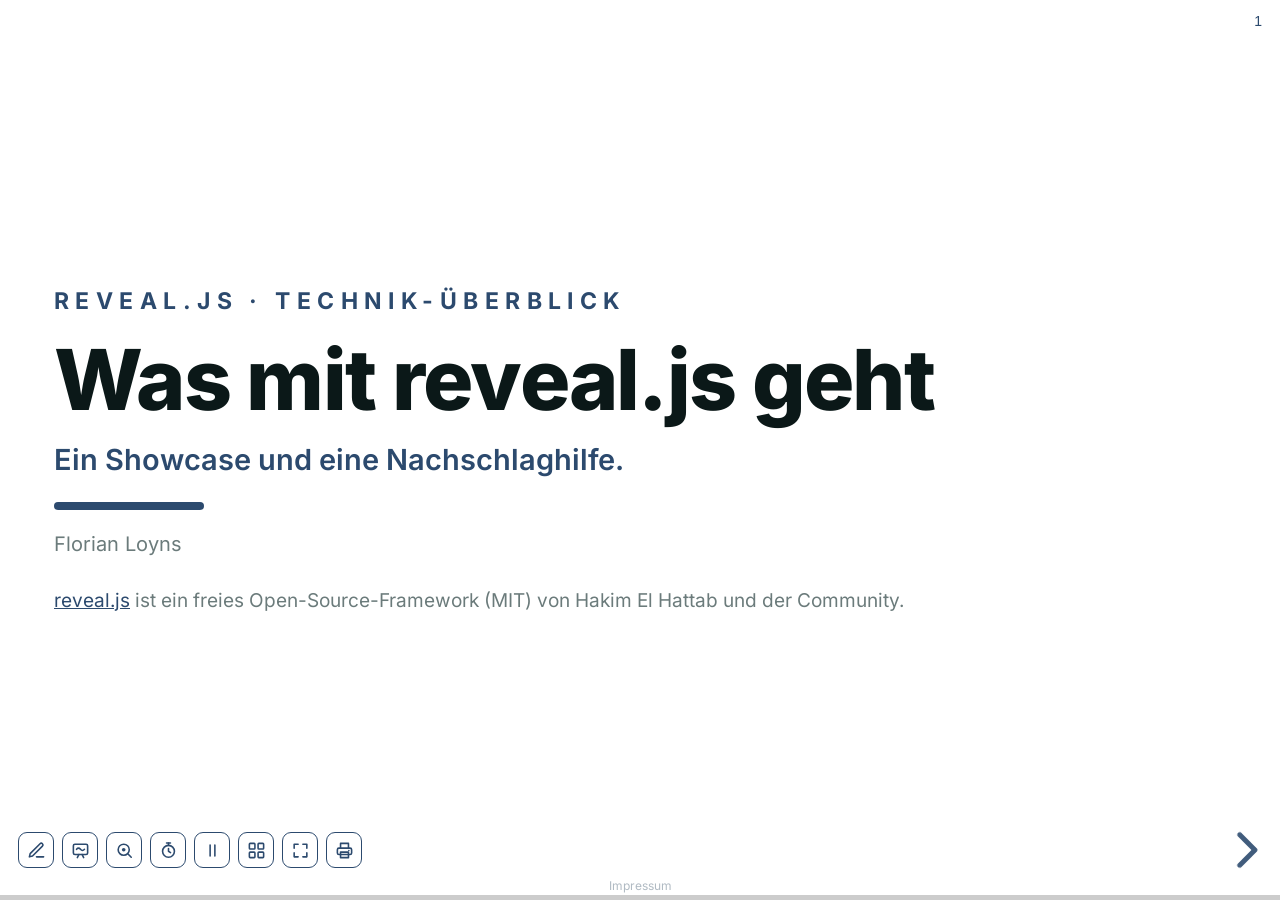
==== commit 3116051f: "Vorführseite überarbeitet: Kapitelnummern (3.2 = Kapitel 3, Unterfolie 2), Kacheln als Übersicht, Fo" ====
--- a/reveal-showcase/index.html
+++ b/reveal-showcase/index.html
@@ -10,7 +10,6 @@
 <link rel="stylesheet" href="reveal/dist/reset.css">
 <link rel="stylesheet" href="reveal/dist/reveal.css">
 <link rel="stylesheet" href="reveal/theme/cards.css">
-<link rel="stylesheet" href="reveal/dist/plugin/highlight/monokai.css">
 <meta name="apple-mobile-web-app-capable" content="yes">
 <meta name="apple-mobile-web-app-status-bar-style" content="black-translucent">
 <meta name="apple-mobile-web-app-title" content="reveal.js-Überblick">
@@ -34,9 +33,11 @@
     .toc li{break-inside:avoid;padding:5px 0;font-size:19px;color:#5A6A75}
     .toc a{color:#1E3452;font-weight:700;text-decoration:none;border-bottom:2px solid #C7D2E0}
     .toc a:hover{border-color:#2C4A6E}
-    .toc .n{display:inline-block;width:30px;color:#9AA6B2;font-weight:700;font-size:15px}
+    .toc .n{display:inline-block;width:34px;color:#9AA6B2;font-weight:700;font-size:15px}
     .frags{list-style:none;margin:0;padding:0;font-size:22px;line-height:2}
     .frags code{font-family:ui-monospace,monospace;background:#EEF2F7;border-radius:5px;padding:1px 8px;font-size:18px;color:#1E3452}
+    .reveal .frag-grid .fragment.grow.visible{transform:scale(1.07)}
+    .reveal .frag-grid .fragment.shrink.visible{transform:scale(.88)}
     .frag-grid{display:grid;grid-template-columns:repeat(3,1fr);gap:14px}
     .frag-grid > div{background:#F3F6FA;border:1px solid #D7E0EC;border-radius:12px;padding:16px 18px;text-align:center;font-size:20px;color:#1E3452}
     .frag-grid code{display:block;margin-top:6px;font-family:ui-monospace,monospace;font-size:14px;color:#5A6A75}
@@ -46,16 +47,16 @@
     .reveal .fragment.highlight-green.visible{color:#3B6D11;font-weight:700}
     .reveal .fragment.highlight-red.visible{color:#D14A4A;font-weight:700}
     .reveal .fopts .fragment.strike.visible{color:#9AA6B2}
-    .why{margin-top:14px;font-size:19px;color:#3B6D11;font-weight:600}
+    .why{margin-top:16px;font-size:17px;color:#5A6A75}
     .downhint{margin-top:26px;font-size:15px;color:#5A6A75}
-    .aa-box{background:#EEF2F7;border:1px solid #C7D2E0;border-radius:16px;color:#1E3452;font-weight:800;display:inline-block}
+    .aa-box{align-self:center;background:#EEF2F7;border:1px solid #C7D2E0;border-radius:16px;color:#1E3452;font-weight:800;display:inline-block}
     .aa-list{list-style:none;margin:6px 0 0;padding:0;display:grid;gap:10px;max-width:560px}
     .aa-list li{font-size:21px;font-weight:700;color:#1E3452;background:#EEF2F7;border:1px solid #C7D2E0;border-radius:12px;padding:10px 18px}
     .aa-list li span{display:inline-block;width:30px;color:#9AA6B2}
-    .bars{display:flex;align-items:flex-end;gap:46px;height:250px;padding:0 10px;border-bottom:2px solid #C7D2E0;margin-top:8px}
-    .bars .bar{width:120px;border-radius:12px 12px 0 0;display:flex;align-items:flex-start;justify-content:center;color:#fff;font-weight:800;font-size:24px;padding-top:10px;box-sizing:border-box}
-    .bars-lbl{display:flex;gap:46px;padding:8px 10px 0;font-size:16px;color:#5A6A75}
-    .bars-lbl span{width:120px;text-align:center}
+    .bars{display:flex;align-items:flex-end;justify-content:center;gap:60px;height:250px;width:84%;padding:0 10px;border-bottom:2px solid #C7D2E0;margin-top:8px}
+    .bars .bar{width:150px;border-radius:12px 12px 0 0;display:flex;align-items:flex-start;justify-content:center;color:#fff;font-weight:800;font-size:24px;padding-top:10px;box-sizing:border-box}
+    .bars-lbl{display:flex;gap:60px;padding:8px 10px 0;font-size:16px;color:#5A6A75}
+    .bars-lbl span{width:150px;text-align:center}
     .reveal .fragment.highlight-current-blue.current-fragment{color:#2B6CB0}
     .reveal section > .bgdemo{position:absolute;inset:0;display:flex;flex-direction:column;justify-content:center;align-items:flex-start;gap:16px;padding:0 7%;text-align:left}
     .bgdemo .k{font-size:14px;font-weight:800;letter-spacing:.22em;text-transform:uppercase;color:rgba(255,255,255,.9)}
@@ -66,16 +67,14 @@
     .lb-item .trig{display:flex;align-items:center;justify-content:center;width:250px;height:150px;border-radius:14px;border:1px solid #D7E0EC;background:#F3F6FA;cursor:zoom-in;overflow:hidden;margin-bottom:10px;color:#1E3452;font-weight:700;font-size:18px;text-decoration:none}
     .lb-item img.trig{object-fit:cover;padding:0}
     .lb-item code{font-family:ui-monospace,monospace;font-size:13px;color:#1E3452}
-    .fitbox{background:#1E3452;border-radius:16px;color:#fff;padding:18px 34px;margin-top:6px}
+    .fitbox{background:#1E3452;border-radius:16px;color:#fff;padding:22px 40px;margin-top:6px}
+    .fitin{width:100%}
     .fitbox .r-fit-text{color:#fff;font-weight:900;letter-spacing:-.02em;margin:0}
-    .reveal .r-stack img{max-height:300px;width:auto}
-    .stretch-img{border-radius:14px;object-fit:cover;width:100%}
+    .reveal .r-stack img{max-height:250px;width:auto}
     .formula{font-size:44px;color:#1E3452;margin:6px 0 4px}
     .formula math{font-size:1em}
     .calc{font-size:22px;color:#22312F;line-height:1.6}
     .calc math{font-size:1.1em}
-    .reveal pre{position:relative;width:100%;margin:6px 0 0;box-shadow:none;font-size:19px}
-    .reveal pre code{border-radius:12px;max-height:none;padding:16px 20px;line-height:1.5;font-family:ui-monospace,SFMono-Regular,Menlo,Consolas,monospace}
     .scrollcta{display:inline-block;margin-top:6px;background:#2C4A6E;color:#fff!important;text-decoration:none;border-radius:12px;padding:13px 24px;font-size:19px;font-weight:700}
     .phone{width:150px;height:270px;border:3px solid #1E3452;border-radius:26px;padding:16px 10px;box-sizing:border-box;display:flex;flex-direction:column;gap:8px;background:#fff}
     .phone div{border-radius:6px;background:#EEF2F7;height:58px}
@@ -83,6 +82,52 @@
     .side{display:flex;gap:40px;align-items:center}
     .autolist{list-style:none;margin:0;padding:0;display:grid;gap:12px;font-size:24px}
     .autolist li{background:#F3F6FA;border:1px solid #D7E0EC;border-radius:12px;padding:12px 20px;color:#1E3452;font-weight:700}
+    .tiles{display:grid;grid-template-columns:repeat(4,1fr);gap:12px}
+    .tiles a{display:block;background:#F3F6FA;border:1px solid #D7E0EC;border-radius:14px;padding:12px 16px;text-decoration:none;transition:border-color .15s,background .15s}
+    .tiles a:hover{border-color:#2C4A6E;background:#EAF0F7}
+    .tiles .n{display:block;font-size:13px;font-weight:800;color:#9AA6B2;letter-spacing:.06em}
+    .tiles .t{display:block;font-size:19px;font-weight:800;color:#1E3452;margin-top:2px}
+    .tiles .d{display:block;font-size:14px;color:#5A6A75;margin-top:2px}
+    .two{display:grid;grid-template-columns:1.15fr 1fr;gap:40px;align-items:center}
+    .map{display:flex;gap:10px;align-items:flex-start;justify-content:center}
+    .map .col{display:flex;flex-direction:column;gap:10px}
+    .map .sl{width:62px;height:40px;border-radius:8px;background:#EEF2F7;border:1px solid #D7E0EC;display:flex;align-items:center;justify-content:center;font-size:13px;font-weight:700;color:#9AA6B2}
+    .map .sl.on{background:#2C4A6E;border-color:#2C4A6E;color:#fff;box-shadow:0 0 0 4px rgba(44,74,110,.18)}
+    .map .sl.sub{background:#fff;border-style:dashed}
+    .map .sl.sub.on{background:#2C4A6E;border-style:solid;color:#fff}
+    .map-cap{text-align:center;font-size:14px;color:#5A6A75;margin-top:12px}
+    .trans{display:grid;grid-template-columns:repeat(3,1fr);gap:12px;margin-top:4px}
+    .trans button{font-family:inherit;font-size:20px;font-weight:700;color:#1E3452;background:#F3F6FA;border:1px solid #D7E0EC;border-radius:12px;padding:16px 10px;cursor:pointer}
+    .trans button:hover{border-color:#2C4A6E;background:#EAF0F7}
+    .trans button small{display:block;font-size:13px;font-weight:500;color:#5A6A75;margin-top:3px}
+    .tr-name{font-size:64px;font-weight:900;color:#1E3452;letter-spacing:-.02em;margin:4px 0 6px}
+    .backbtn{font-family:inherit;font-size:18px;font-weight:700;color:#fff;background:#2C4A6E;border:none;border-radius:10px;padding:11px 20px;cursor:pointer}
+    .reveal section > .bgdemo.top{justify-content:flex-start;padding-top:9%}
+    .bgdemo.top .t{max-width:58%}
+    .heart{width:150px;height:150px;flex:none}
+    .heart path{fill:#D14A4A;transform-origin:50% 55%}
+    .heart.beat path{animation:hb .8s infinite}
+    @keyframes hb{0%,100%{transform:scale(1)}12%{transform:scale(1.13)}24%{transform:scale(.98)}36%{transform:scale(1.07)}50%{transform:scale(1)}}
+    .vitals{display:flex;gap:18px;justify-content:center;flex-wrap:wrap}
+    .vital{background:#F3F6FA;border:1px solid #D7E0EC;border-radius:18px;padding:22px 34px;text-align:center;color:#1E3452;min-width:220px}
+    .vital .l{display:block;font-size:15px;font-weight:700;letter-spacing:.08em;color:#5A6A75}
+    .vital .v{display:block;font-size:46px;font-weight:900}
+    .vital.alarm{background:#D14A4A;border-color:#D14A4A;color:#fff;padding:26px 60px}
+    .vital.alarm .l{color:rgba(255,255,255,.85);font-size:18px}
+    .vital.alarm .v{font-size:76px;line-height:1.05}
+    .vital.alarm .x{display:block;font-size:20px;font-weight:700;margin-top:4px}
+    .vital.dim{opacity:.45;transform:scale(.85)}
+    .barwrap{position:relative;display:flex;justify-content:center}
+    .target{position:absolute;left:8%;right:8%;bottom:179px;border-top:2px dashed #2C4A6E;opacity:.55}
+    .target span{position:absolute;right:0;top:-24px;font-size:14px;font-weight:700;color:#2C4A6E}
+    .spk{display:grid;grid-template-columns:1.5fr 1fr;grid-template-rows:auto auto;gap:10px;background:#1E293B;border-radius:14px;padding:12px;color:#CBD5E1;font-size:12px}
+    .spk .cur{grid-row:1/3;background:#fff;border-radius:8px;padding:12px;color:#0B1818}
+    .spk .cur b{display:block;font-size:13px;color:#2C4A6E;letter-spacing:.12em;margin-bottom:6px}
+    .spk .cur i{display:block;height:8px;border-radius:4px;background:#E7EBEF;margin:7px 0}
+    .spk .nxt{background:#334155;border-radius:8px;padding:10px;min-height:70px}
+    .spk .tm{font-size:26px;font-weight:800;color:#fff;letter-spacing:.02em}
+    .spk .nt{grid-column:1/3;background:#0F172A;border-radius:8px;padding:10px 12px;font-size:14px;line-height:1.45;color:#E2E8F0}
+    .spk .cap{font-size:11px;letter-spacing:.14em;color:#94A3B8;display:block;margin-bottom:4px}
     .reveal.on-dark .slide-number{color:#EAF1FB!important}
     .reveal.on-dark .controls{color:#EAF1FB!important}
     .reveal.on-dark .touchcontrols button{border-color:#fff!important;color:#fff!important}
@@ -107,29 +152,27 @@
 <section id="ueberblick">
   <div class="cardslide">
     <div class="s-top"><span class="s-label">&Uuml;berblick</span></div>
-    <h2>Dreizehn Techniken &ndash; ein Klick springt direkt hin.</h2>
-    <div class="s-body">
-      <ol class="toc">
-        <li><span class="n">01</span><a href="#/struktur">Struktur</a> &ndash; waagerecht und in die Tiefe</li>
-        <li><span class="n">02</span><a href="#/fragments">Fragments</a> &ndash; Schritt f&uuml;r Schritt</li>
-        <li><span class="n">03</span><a href="#/uebergaenge">&Uuml;berg&auml;nge</a> &ndash; Folienwechsel</li>
-        <li><span class="n">04</span><a href="#/hintergrund">Hintergr&uuml;nde</a> &ndash; Farbe, Bild, Video</li>
-        <li><span class="n">05</span><a href="#/medien">Medien</a> &ndash; Video, Audio, Webseite</li>
-        <li><span class="n">06</span><a href="#/lightbox">Lightbox</a> &ndash; Bild und Film gro&szlig;</li>
-        <li><span class="n">07</span><a href="#/layout">Layout-Helfer</a> &ndash; stapeln, f&uuml;llen</li>
-        <li><span class="n">08</span><a href="#/autoanimate">Auto-Animate</a> &ndash; weiche Bewegung</li>
-        <li><span class="n">09</span><a href="#/formeln">Formeln</a> &ndash; sauber gesetzt</li>
-        <li><span class="n">10</span><a href="#/code">Code</a> &ndash; Zeile f&uuml;r Zeile</li>
-        <li><span class="n">11</span><a href="#/sprecher">Sprecheransicht</a> &ndash; Notizen und Uhr</li>
-        <li><span class="n">12</span><a href="#/scroll">Scroll-Ansicht</a> &ndash; lesen wie einen Artikel</li>
-        <li><span class="n">13</span><a href="#/autoslide">Automatischer Ablauf</a> &ndash; Folien bl&auml;ttern selbst</li>
-      </ol>
-      <div class="howto"><span class="hl">So schreibst du's &middot; Sprunglinks</span><code>&lt;section id="fragments"&gt;&hellip;&lt;/section&gt;
-&lt;a href="#/fragments"&gt;Fragments&lt;/a&gt;</code></div>
-    </div>
-    <p class="s-note">Ganz unten: <a href="#/tasten" style="color:#2C4A6E">alle Tasten auf einen Blick</a>.</p>
-  </div>
-  <aside class="notes">Die Übersicht ist zugleich die erste Demo: Jeder Eintrag ist ein Sprunglink auf eine Folie mit eigener id. So baut man Inhaltsverzeichnisse, Querverweise oder einen Zurück-Knopf.</aside>
+    <h2>Zw&ouml;lf Techniken &ndash; ein Klick springt direkt hin.</h2>
+    <div class="s-body">
+      <nav class="tiles">
+        <a href="#/struktur"><span class="n">3</span><span class="t">Struktur</span><span class="d">waagerecht und in die Tiefe</span></a>
+        <a href="#/fragments"><span class="n">4</span><span class="t">Fragments</span><span class="d">Schritt f&uuml;r Schritt</span></a>
+        <a href="#/uebergaenge"><span class="n">5</span><span class="t">&Uuml;berg&auml;nge</span><span class="d">zum Ausprobieren</span></a>
+        <a href="#/hintergrund"><span class="n">6</span><span class="t">Hintergr&uuml;nde</span><span class="d">Farbe, Bild, Video</span></a>
+        <a href="#/medien"><span class="n">7</span><span class="t">Medien</span><span class="d">Video, Ton, Webseite</span></a>
+        <a href="#/lightbox"><span class="n">8</span><span class="t">Lightbox</span><span class="d">Bild und Film gro&szlig;</span></a>
+        <a href="#/layout"><span class="n">9</span><span class="t">Layout-Helfer</span><span class="d">Merksatz, Schichten</span></a>
+        <a href="#/autoanimate"><span class="n">10</span><span class="t">Auto-Animate</span><span class="d">weiche Bewegung</span></a>
+        <a href="#/formeln"><span class="n">11</span><span class="t">Formeln</span><span class="d">sauber gesetzt</span></a>
+        <a href="#/sprecher"><span class="n">12</span><span class="t">Sprecheransicht</span><span class="d">Notizen und Uhr</span></a>
+        <a href="#/scroll"><span class="n">13</span><span class="t">Scroll-Ansicht</span><span class="d">lesen wie ein Artikel</span></a>
+        <a href="#/autoslide"><span class="n">14</span><span class="t">Automatik</span><span class="d">Folien bl&auml;ttern selbst</span></a>
+      </nav>
+      <div class="howto"><span class="hl">So schreibst du's &middot; Sprunglinks</span><code>&lt;section id="fragments"&gt;&hellip;&lt;/section&gt;   &lt;a href="#/fragments"&gt;Fragments&lt;/a&gt;</code></div>
+    </div>
+    <p class="s-note">Die Zahl ist die Foliennummer oben rechts &ndash; auch <kbd>G</kbd>, Zahl, <kbd>Enter</kbd> springt hin. Am Ende: <a href="#/tasten" style="color:#2C4A6E">alle Tasten</a>.</p>
+  </div>
+  <aside class="notes">Die Übersicht ist zugleich die erste Demo: Jede Kachel ist ein Sprunglink auf eine Folie mit eigener id. So baut man Inhaltsverzeichnisse, Querverweise oder einen Zurück-Knopf.</aside>
 </section>
 
 <section id="struktur">
@@ -138,12 +181,26 @@
       <div class="s-top"><span class="s-label">Struktur &middot; horizontal</span></div>
       <h2>Folien laufen von links nach rechts &ndash; und k&ouml;nnen nach unten verzweigen.</h2>
       <div class="s-body">
-        <p style="font-size:20px">Die Hauptlinie ist waagerecht. Wo ein Thema Tiefe hat, h&auml;ngst du <b>vertikale Unterfolien</b> darunter &ndash; ideal, um Details optional bereitzuhalten.</p>
-        <div class="howto"><span class="hl">So schreibst du's</span><code>&lt;section&gt;
+        <div class="two">
+          <div>
+            <p style="font-size:20px;margin-top:0">Die Hauptlinie ist waagerecht. Wo ein Thema Tiefe hat, h&auml;ngen <b>Unterfolien</b> darunter &ndash; f&uuml;r Beispiele, Herleitungen, R&uuml;ckfragen.</p>
+            <div class="howto"><span class="hl">So schreibst du's</span><code>&lt;section&gt;
   &lt;section&gt;Oberfolie&lt;/section&gt;
   &lt;section&gt;Unterfolie&lt;/section&gt;
 &lt;/section&gt;</code></div>
-        <p class="downhint">&darr; Dr&uuml;cke die Pfeiltaste nach unten &ndash; diese Folie hat eine Unterfolie.</p>
+          </div>
+          <div>
+          <div class="map">
+            <div class="col"><div class="sl">1</div></div>
+            <div class="col"><div class="sl">2</div></div>
+            <div class="col"><div class="sl on">3.1</div><div class="sl sub">3.2</div></div>
+            <div class="col"><div class="sl">4</div></div>
+            <div class="col"><div class="sl">5</div></div>
+          </div>
+          <p class="map-cap">Du bist hier: oben im Kapitel 3</p>
+        </div>
+        </div>
+        <p class="downhint">&darr; Dr&uuml;cke die Pfeiltaste nach unten.</p>
       </div>
     </div>
     <aside class="notes">Waagerecht ist die Hauptlinie des Vortrags. Wer nur den Überblick will, bleibt auf ihr; Vertiefungen hängen darunter.</aside>
@@ -151,12 +208,27 @@
   <section>
     <div class="cardslide">
       <div class="s-top"><span class="s-label">Struktur &middot; vertikal</span></div>
-      <h2>Das hier ist die Unterfolie.</h2>
-      <div class="s-body">
-        <p style="font-size:20px">Du bist gerade nach unten gesprungen. Mit der Pfeiltaste nach oben geht es zur&uuml;ck, nach rechts weiter zum n&auml;chsten Hauptthema.</p>
-      </div>
-    </div>
-    <aside class="notes">Unterfolien eignen sich für Beispiele, Herleitungen oder Material für Rückfragen.</aside>
+      <h2>Das hier ist die Unterfolie &ndash; die Nummer oben rechts zeigt 3.2.</h2>
+      <div class="s-body">
+        <div class="two">
+          <div>
+            <p style="font-size:20px;margin-top:0">Nach oben geht es zur&uuml;ck, nach rechts weiter zum n&auml;chsten Kapitel. Die Punkte am rechten Rand zeigen, wie viele Unterfolien es gibt.</p>
+            <div class="howto"><span class="hl">So stellst du's ein</span><code>Reveal.initialize({ slideNumber: 'h.v' })</code></div>
+          </div>
+          <div>
+          <div class="map">
+            <div class="col"><div class="sl">1</div></div>
+            <div class="col"><div class="sl">2</div></div>
+            <div class="col"><div class="sl">3.1</div><div class="sl sub on">3.2</div></div>
+            <div class="col"><div class="sl">4</div></div>
+            <div class="col"><div class="sl">5</div></div>
+          </div>
+          <p class="map-cap">Du bist hier: Kapitel 3, Unterfolie 2</p>
+        </div>
+        </div>
+      </div>
+    </div>
+    <aside class="notes">Mit slideNumber 'h.v' zeigt die Nummer Kapitel und Unterfolie – so passt sie zur Übersicht.</aside>
   </section>
 </section>
 
@@ -182,12 +254,12 @@
   <section>
     <div class="cardslide">
       <div class="s-top"><span class="s-label">Fragments &middot; mehr Arten</span></div>
-      <h2>Wachsen, schrumpfen, kurz aufleuchten, farbig markieren.</h2>
+      <h2>Wachsen, schrumpfen, verblassen, farbig markieren.</h2>
       <div class="s-body">
         <div class="frag-grid">
           <div class="fragment grow">w&auml;chst<code>grow</code></div>
           <div class="fragment shrink">schrumpft<code>shrink</code></div>
-          <div class="fragment fade-in-then-out">kommt und geht<code>fade-in-then-out</code></div>
+          <div class="fragment semi-fade-out">tritt zur&uuml;ck<code>semi-fade-out</code></div>
           <div class="fragment highlight-red">wird rot<code>highlight-red</code></div>
           <div class="fragment highlight-green">wird gr&uuml;n<code>highlight-green</code></div>
           <div class="fragment current-visible">nur jetzt sichtbar<code>current-visible</code></div>
@@ -215,24 +287,46 @@
   </section>
 </section>
 
-<section id="uebergaenge" data-transition="zoom">
-  <div class="cardslide">
-    <div class="s-top"><span class="s-label">&Uuml;berg&auml;nge</span></div>
-    <h2>Diese Folie ist gerade hereingezoomt.</h2>
-    <div class="s-body">
-      <p style="font-size:20px">Jeder Folienwechsel kann eine eigene Animation haben. Verf&uuml;gbar sind: <b>none, fade, slide, convex, concave, zoom</b>.</p>
-      <div class="howto"><span class="hl">So schreibst du's</span><code>&lt;section data-transition="zoom"&gt;&hellip;&lt;/section&gt;</code></div>
-      <p class="demohint">Sparsam einsetzen &ndash; ein ruhiges <code>fade</code> wirkt in der Lehre meist am besten.</p>
-    </div>
-  </div>
-  <aside class="notes">Übergänge sind Geschmackssache. Ein einheitlicher, ruhiger Übergang lenkt am wenigsten ab.</aside>
-</section>
-
-<section id="hintergrund" data-force-dark data-background-color="#1E3452">
+<section id="uebergaenge">
+  <section data-transition="zoom">
+    <div class="cardslide">
+      <div class="s-top"><span class="s-label">&Uuml;berg&auml;nge</span></div>
+      <h2>Diese Folie ist hereingezoomt &ndash; probier die anderen aus.</h2>
+      <div class="s-body">
+        <div class="trans">
+          <button type="button" data-tr="fade">fade<small>blendet weich &uuml;ber</small></button>
+          <button type="button" data-tr="slide">slide<small>schiebt herein</small></button>
+          <button type="button" data-tr="convex">convex<small>dreht nach au&szlig;en</small></button>
+          <button type="button" data-tr="concave">concave<small>dreht nach innen</small></button>
+          <button type="button" data-tr="zoom">zoom<small>w&auml;chst heraus</small></button>
+          <button type="button" data-tr="none">none<small>schneidet hart</small></button>
+        </div>
+        <div class="howto"><span class="hl">So schreibst du's</span><code>&lt;section data-transition="fade"&gt;&hellip;&lt;/section&gt;</code></div>
+        <p class="demohint">Sparsam einsetzen &ndash; ein ruhiges <code>fade</code> wirkt in der Lehre meist am besten.</p>
+      </div>
+    </div>
+    <aside class="notes">Jeder Knopf setzt den Übergang der Unterfolie und springt hin. Am besten nebeneinander vergleichen.</aside>
+  </section>
+  <section id="tr-ziel" data-transition="fade">
+    <div class="cardslide">
+      <div class="s-top"><span class="s-label">&Uuml;berg&auml;nge &middot; Vorschau</span></div>
+      <h2>So sieht dieser &Uuml;bergang aus:</h2>
+      <div class="s-body" style="align-items:flex-start">
+        <p class="tr-name" id="tr-name">fade</p>
+        <button class="backbtn" type="button" id="tr-back">&uarr; Zur&uuml;ck und n&auml;chsten ausprobieren</button>
+      </div>
+    </div>
+    <aside class="notes">Diese Folie bekommt ihren Übergang per Knopfdruck von der Folie darüber.</aside>
+  </section>
+</section>
+
+<section id="hintergrund">
+<section data-force-dark data-background-color="#1E3452">
   <div class="bgdemo">
     <span class="k">Hintergrund &middot; Farbe</span>
     <p class="t">Eine Vollfl&auml;chen-Farbe hinter der Folie.</p>
     <span class="c">data-background-color</span>
+    <span class="k" style="margin-top:18px;letter-spacing:.08em;text-transform:none;font-weight:600">&darr; darunter: Verlauf, Bild und Video</span>
   </div>
   <aside class="notes">Hintergründe gehören zur Folie, nicht zum Inhalt – sie reichen bis an den Bildschirmrand.</aside>
 </section>
@@ -246,37 +340,39 @@
   <aside class="notes">Jeder CSS-Verlauf funktioniert.</aside>
 </section>
 
-<section data-force-dark data-background-image="media/hintergrund.jpg" data-background-size="cover">
-  <div class="bgdemo">
+<section data-force-dark data-background-image="media/ekg-monitor.jpg" data-background-size="cover">
+  <div class="bgdemo top">
     <span class="k">Hintergrund &middot; Bild</span>
     <p class="t">Ein Bild formatf&uuml;llend hinter der Folie.</p>
     <span class="c">data-background-image</span>
   </div>
-  <aside class="notes">Mit data-background-opacity lässt sich ein Bild auch abschwächen, damit Text darauf lesbar bleibt.</aside>
-</section>
-
-<section data-force-dark data-background-color="#1E3452" data-background-video="media/beispiel.mp4" data-background-video-loop data-background-video-muted>
-  <div class="bgdemo">
+  <aside class="notes">Ein Monitorbild als Kulisse. Mit data-background-opacity lässt sich ein Bild abschwächen, damit Text darauf lesbar bleibt.</aside>
+</section>
+
+<section data-force-dark data-background-video="media/ekg.mp4" data-background-video-loop data-background-video-muted>
+  <div class="bgdemo top">
     <span class="k">Hintergrund &middot; Video</span>
     <p class="t">Ein Film l&auml;uft hinter der Folie.</p>
     <span class="c">data-background-video</span>
   </div>
   <aside class="notes">Stumm und in Schleife eignet sich ein Hintergrundvideo für Stimmungen – nicht für Inhalte, die man hören muss.</aside>
 </section>
+</section>
 
 
 <section id="medien">
+<section>
   <div class="cardslide">
     <div class="s-top"><span class="s-label">Medien &middot; Video</span></div>
     <h2>Ein Video l&auml;uft direkt in der Folie.</h2>
     <div class="s-body" style="text-align:center">
-      <video data-autoplay muted loop playsinline poster="media/hintergrund.jpg" style="max-height:300px;border-radius:14px;box-shadow:0 12px 32px rgba(15,23,42,.22);display:block;margin:0 auto">
-        <source data-src="media/beispiel.mp4" type="video/mp4">
+      <video data-autoplay muted loop playsinline poster="media/ekg-poster.jpg" style="max-height:290px;border-radius:14px;box-shadow:0 12px 32px rgba(15,23,42,.22);display:block;margin:0 auto">
+        <source data-src="media/ekg.mp4" type="video/mp4">
       </video>
       <div class="howto"><span class="hl">So schreibst du's</span><code>&lt;video data-autoplay muted loop&gt;
   &lt;source data-src="film.mp4" type="video/mp4"&gt;
 &lt;/video&gt;</code></div>
-      <p class="demohint">reveal pausiert das Video automatisch beim Folienwechsel &ndash; und l&auml;dt es dank <code>data-src</code> erst bei Bedarf.</p>
+      <p class="demohint">Pausiert beim Folienwechsel von selbst und l&auml;dt dank <code>data-src</code> erst bei Bedarf. &darr; darunter: Ton und Webseite.</p>
     </div>
   </div>
   <aside class="notes">data-src statt src: Das Video wird erst geladen, wenn die Folie in die Nähe kommt. Das hält den Start schnell.</aside>
@@ -285,18 +381,22 @@
 <section>
   <div class="cardslide">
     <div class="s-top"><span class="s-label">Medien &middot; Audio</span></div>
-    <h2>Auch Ton spielt direkt in der Folie.</h2>
-    <div class="s-body" style="text-align:center">
-      <audio controls preload="none" style="width:100%;max-width:460px;margin:14px auto 0;display:block">
-        <source data-src="media/beispiel.mp3" type="audio/mpeg">
-      </audio>
-      <div class="howto"><span class="hl">So schreibst du's</span><code>&lt;audio controls&gt;
-  &lt;source data-src="ton.mp3" type="audio/mpeg"&gt;
-&lt;/audio&gt;</code></div>
-      <p class="demohint">Wie beim Video: reveal pausiert den Ton beim Folienwechsel und l&auml;dt ihn per <code>data-src</code> erst bei Bedarf. <code>data-autoplay</code> w&uuml;rde ihn automatisch starten.</p>
-    </div>
-  </div>
-  <aside class="notes">Gut für Herztöne, Atemgeräusche oder ein kurzes Interview.</aside>
+    <h2>Auch Ton spielt direkt in der Folie &ndash; hier ein Herzschlag.</h2>
+    <div class="s-body">
+      <div style="display:flex;align-items:center;gap:40px;justify-content:center">
+        <svg class="heart" id="heart" viewBox="0 0 100 100" aria-hidden="true"><path d="M50 88 C20 66 6 50 6 32 C6 18 17 8 30 8 C39 8 46 13 50 20 C54 13 61 8 70 8 C83 8 94 18 94 32 C94 50 80 66 50 88Z"/></svg>
+        <div>
+          <p style="font-size:20px;margin:0 0 12px;color:#22312F"><b>75 Schl&auml;ge pro Minute</b> &middot; erster und zweiter Herzton<br><span style="font-size:15px;color:#5A6A75">synthetisch erzeugt, keine Aufnahme</span></p>
+          <audio id="hs" controls loop preload="none" style="width:420px;display:block">
+            <source data-src="media/herzschlag.mp3" type="audio/mpeg">
+          </audio>
+        </div>
+      </div>
+      <div class="howto"><span class="hl">So schreibst du's</span><code>&lt;audio controls&gt; &lt;source data-src="ton.mp3" type="audio/mpeg"&gt; &lt;/audio&gt;</code></div>
+      <p class="demohint">reveal pausiert den Ton beim Folienwechsel. Das Herz schl&auml;gt nur, solange der Ton l&auml;uft.</p>
+    </div>
+  </div>
+  <aside class="notes">Gut für Herztöne, Atemgeräusche oder ein kurzes Interview. Das pochende Herz ist ein kleines Skript, das auf Abspielen und Pause reagiert.</aside>
 </section>
 
 <section>
@@ -314,6 +414,7 @@
   </div>
   <aside class="notes">Fremde Webseiten nur mit Einwilligung laden: Schon das Einbetten überträgt die IP-Adresse an den Anbieter.</aside>
 </section>
+</section>
 
 <section id="lightbox">
   <div class="cardslide">
@@ -321,8 +422,8 @@
     <h2>Antippen &ndash; und Bild oder Film f&uuml;llen den Bildschirm.</h2>
     <div class="s-body">
       <div class="lb-row">
-        <div class="lb-item"><img class="trig" src="media/hintergrund.jpg" alt="Beispielbild" data-preview-image>Bild gro&szlig;<br><code>data-preview-image</code></div>
-        <div class="lb-item"><button class="trig" type="button" data-preview-video="media/beispiel.mp4" data-preview-fit="contain">&#9654;&nbsp; Film abspielen</button>Film gro&szlig;<br><code>data-preview-video</code></div>
+        <div class="lb-item"><img class="trig" src="media/ekg-monitor.jpg" alt="Monitorbild mit EKG" data-preview-image>Bild gro&szlig;<br><code>data-preview-image</code></div>
+        <div class="lb-item"><button class="trig" type="button" data-preview-video="media/ekg.mp4" data-preview-fit="contain" style="background:#0E1B2E url(media/ekg-poster.jpg) center/cover;color:#fff;text-shadow:0 2px 8px rgba(0,0,0,.6)">&#9654;&nbsp; Film abspielen</button>Film gro&szlig;<br><code>data-preview-video</code></div>
         <div class="lb-item"><a class="trig" href="https://florianloyns.com/" data-preview-link>florianloyns.com</a>Webseite als Vorschau<br><code>data-preview-link</code></div>
       </div>
       <div class="howto"><span class="hl">So schreibst du's</span><code>&lt;img src="bild.jpg" data-preview-image&gt;</code></div>
@@ -338,9 +439,9 @@
       <div class="s-top"><span class="s-label">Layout &middot; r-fit-text</span></div>
       <h2>Eine Kernaussage f&uuml;llt die ganze Breite.</h2>
       <div class="s-body">
-        <div class="fitbox"><p class="r-fit-text">Erst messen, dann geben.</p></div>
+        <div class="fitbox"><div class="fitin"><p class="r-fit-text">Erst messen, dann geben.</p></div></div>
         <div class="howto"><span class="hl">So schreibst du's</span><code>&lt;p class="r-fit-text"&gt;Erst messen, dann geben.&lt;/p&gt;</code></div>
-        <p class="downhint">&darr; darunter: Bilder stapeln und Platz f&uuml;llen.</p>
+        <p class="downhint">&darr; darunter: Bilder Schicht f&uuml;r Schicht stapeln.</p>
       </div>
     </div>
     <aside class="notes">r-fit-text rechnet die Schriftgröße so aus, dass der Text genau die verfügbare Breite füllt – ideal für eine einzige Merksatz-Folie.</aside>
@@ -362,41 +463,40 @@
     </div>
     <aside class="notes">Von innen nach außen: Subkutis, Dermis, Epidermis. Jede Schicht ist ein eigenes, transparentes Bild; r-stack legt sie exakt übereinander.</aside>
   </section>
-  <section>
-    <div class="cardslide">
-      <div class="s-top"><span class="s-label">Layout &middot; r-stretch</span></div>
-      <h2>Ein Bild nimmt sich den restlichen Platz der Folie.</h2>
-      <img class="r-stretch stretch-img" src="media/hintergrund.jpg" alt="Beispielbild, das den Restplatz füllt" style="margin-top:18px">
-      <p class="demohint" style="margin-bottom:0">Kein Ausrechnen von H&ouml;hen: <code>&lt;img class="r-stretch"&gt;</code> &ndash; genau ein Element pro Folie.</p>
-    </div>
-    <aside class="notes">r-stretch ist praktisch für Abbildungen unter einer Überschrift: Das Bild wird so groß, wie Platz ist.</aside>
-  </section>
 </section>
 
 <section id="autoanimate">
-  <section data-auto-animate data-auto-animate-id="kasten">
+    <section data-auto-animate data-auto-animate-id="vital">
     <div class="cardslide">
       <div class="s-top"><span class="s-label">Auto-Animate</span></div>
-      <h2>Gleiche Elemente wandern weich von Folie zu Folie.</h2>
-      <div class="s-body" style="text-align:center">
-        <div class="aa-box" data-id="box" style="font-size:22px;padding:14px 22px;margin-top:30px">ein Kasten</div>
-        <p class="downhint">&darr; Weiter nach unten &ndash; beobachte den Kasten.</p>
+      <h2>Drei Werte bei Frau H. &ndash; einer f&auml;llt gleich auf.</h2>
+      <div class="s-body">
+        <div class="vitals">
+          <div class="vital" data-id="rr"><span class="l">BLUTDRUCK</span><span class="v">118/76</span></div>
+          <div class="vital" data-id="puls"><span class="l">PULS</span><span class="v">48/min</span></div>
+          <div class="vital" data-id="spo2"><span class="l">SpO&#8322;</span><span class="v">96 %</span></div>
+        </div>
+        <p class="downhint" style="text-align:center">&darr; Weiter nach unten &ndash; beobachte den Puls.</p>
       </div>
     </div>
     <aside class="notes">Auto-Animate vergleicht zwei aufeinanderfolgende Folien und bewegt alles, was auf beiden vorkommt.</aside>
   </section>
-  <section data-auto-animate data-auto-animate-id="kasten">
+    <section data-auto-animate data-auto-animate-id="vital">
     <div class="cardslide">
       <div class="s-top"><span class="s-label">Auto-Animate</span></div>
-      <h2>reveal.js interpoliert Gr&ouml;&szlig;e, Position und Farbe von selbst.</h2>
-      <div class="s-body" style="text-align:center">
-        <div class="aa-box" data-id="box" style="font-size:40px;padding:34px 54px;margin-top:20px;background:#DCE6F1">derselbe Kasten &ndash; nur gr&ouml;&szlig;er</div>
-        <div class="howto"><span class="hl">So schreibst du's</span><code>&lt;section data-auto-animate&gt; &hellip; data-id="box" &hellip; &lt;/section&gt;
-&lt;section data-auto-animate&gt; &hellip; data-id="box" &hellip; &lt;/section&gt;</code></div>
-        <p class="downhint">&darr; Weiter: eine Liste sortiert sich selbst.</p>
-      </div>
-    </div>
-    <aside class="notes">data-id verbindet die beiden Elemente; alles andere erledigt reveal.js.</aside>
+      <h2>Der Puls r&uuml;ckt nach vorn &ndash; Gr&ouml;&szlig;e, Lage und Farbe wechseln weich.</h2>
+      <div class="s-body">
+        <div class="vitals" style="flex-direction:column;align-items:center;gap:14px">
+          <div class="vital alarm" data-id="puls"><span class="l">PULS</span><span class="v">48/min</span><span class="x">Bradykardie</span></div>
+          <div style="display:flex;gap:18px">
+            <div class="vital dim" data-id="rr"><span class="l">BLUTDRUCK</span><span class="v">118/76</span></div>
+            <div class="vital dim" data-id="spo2"><span class="l">SpO&#8322;</span><span class="v">96 %</span></div>
+          </div>
+        </div>
+        <div class="howto"><span class="hl">So schreibst du's</span><code>&lt;section data-auto-animate&gt; &hellip; &lt;div data-id="puls"&gt; &hellip; &lt;/section&gt;   (auf beiden Folien)</code></div>
+      </div>
+    </div>
+    <aside class="notes">data-id verbindet die Elemente beider Folien; reveal.js rechnet Größe, Lage und Farbe dazwischen aus.</aside>
   </section>
   <section data-auto-animate data-auto-animate-id="liste">
     <div class="cardslide">
@@ -439,11 +539,12 @@
       <div class="s-top"><span class="s-label">Auto-Animate &middot; Werte</span></div>
       <h2>Herr K. bei Aufnahme: Blutdruck 178/104 mmHg.</h2>
       <div class="s-body">
-        <div class="bars">
+        <div class="barwrap"><div class="target" data-id="ziel"><span>Ziel &lt; 140 mmHg</span></div><div class="bars">
           <div class="bar" data-id="sys" style="height:228px;background:#D14A4A">178</div>
           <div class="bar" data-id="dia" style="height:133px;background:#E07A5F">104</div>
-        </div>
-        <div class="bars-lbl"><span>systolisch</span><span>diastolisch</span></div>
+        </div></div>
+        <div class="bars-lbl" style="justify-content:center"><span>systolisch</span><span>diastolisch</span></div>
+        <div class="howto"><span class="hl">So schreibst du's</span><code>&lt;div data-id="sys" style="height:228px"&gt; &rarr; &lt;div data-id="sys" style="height:169px"&gt;</code></div>
         <p class="downhint">&darr; Weiter: nach vier Wochen Therapie.</p>
       </div>
     </div>
@@ -454,12 +555,13 @@
       <div class="s-top"><span class="s-label">Auto-Animate &middot; Werte</span></div>
       <h2>Nach vier Wochen: 132/84 mmHg.</h2>
       <div class="s-body">
-        <div class="bars">
+        <div class="barwrap"><div class="target" data-id="ziel"><span>Ziel &lt; 140 mmHg</span></div><div class="bars">
           <div class="bar" data-id="sys" style="height:169px;background:#639922">132</div>
           <div class="bar" data-id="dia" style="height:108px;background:#8DB65A">84</div>
-        </div>
-        <div class="bars-lbl"><span>systolisch</span><span>diastolisch</span></div>
+        </div></div>
+        <div class="bars-lbl" style="justify-content:center"><span>systolisch</span><span>diastolisch</span></div>
         <div class="howto"><span class="hl">So schreibst du's</span><code>&lt;div data-id="sys" style="height:228px"&gt; &rarr; &lt;div data-id="sys" style="height:169px"&gt;</code></div>
+        <p class="downhint">Gleiche <code>data-id</code>, andere H&ouml;he und Farbe &ndash; reveal.js rechnet den Weg dazwischen.</p>
       </div>
     </div>
     <aside class="notes">Ein Diagramm, das sich bewegt, macht Veränderung sichtbar – ganz ohne Diagramm-Bibliothek.</aside>
@@ -482,36 +584,27 @@
   <aside class="notes">Die Tropfformel mit dem Makrotropfsystem: 20 Tropfen entsprechen einem Milliliter. Das Ergebnis wird auf ganze Tropfen gerundet.</aside>
 </section>
 
-<section id="code">
-  <div class="cardslide">
-    <div class="s-top"><span class="s-label">Code</span></div>
-    <h2>Quelltext mit Farben &ndash; und Zeile f&uuml;r Zeile erkl&auml;rt.</h2>
-    <div class="s-body">
-<pre><code class="language-html" data-trim data-noescape data-line-numbers="1|2|3|4|1-5">
-&lt;section data-auto-animate&gt;
-  &lt;h2&gt;Eine Aussage als &Uuml;berschrift&lt;/h2&gt;
-  &lt;p class="fragment"&gt;Der Beleg erscheint danach.&lt;/p&gt;
-  &lt;aside class="notes"&gt;Nur in der Sprecheransicht.&lt;/aside&gt;
-&lt;/section&gt;
-</code></pre>
-      <div class="howto"><span class="hl">So schreibst du's</span><code>&lt;pre&gt;&lt;code data-line-numbers="1|2|3-4"&gt;&hellip;&lt;/code&gt;&lt;/pre&gt;</code></div>
-      <p class="demohint"><kbd>&rarr;</kbd> springt von Hervorhebung zu Hervorhebung &middot; mitgeliefertes Highlight-Plugin.</p>
-    </div>
-  </div>
-  <aside class="notes">Die Zeilen nach data-line-numbers werden nacheinander hervorgehoben – wie Fragments, nur für Code.</aside>
-</section>
-
 <section id="sprecher">
   <div class="cardslide">
     <div class="s-top"><span class="s-label">Sprecheransicht</span></div>
-    <h2>Taste S dr&uuml;cken &ndash; dort stehen Notizen, Uhr und die n&auml;chste Folie.</h2>
-    <div class="s-body">
-      <p style="font-size:20px">Jede Folie in dieser Pr&auml;sentation hat Notizen. Das Publikum sieht nur die Folie, du siehst in einem zweiten Fenster zus&auml;tzlich, was du sagen willst &ndash; und wie viel Zeit vergangen ist.</p>
-      <div class="howto"><span class="hl">So schreibst du's</span><code>&lt;section&gt;
+    <h2>Taste S &ndash; du siehst Notizen, Uhr und die n&auml;chste Folie.</h2>
+    <div class="s-body">
+      <div class="two">
+        <div>
+          <p style="font-size:20px;margin-top:0">Das Publikum sieht nur die Folie. Jede Folie dieser Pr&auml;sentation hat Notizen &ndash; probier es aus.</p>
+          <div class="howto"><span class="hl">So schreibst du's</span><code>&lt;section&gt;
   &hellip;
   &lt;aside class="notes"&gt;Das sehe nur ich.&lt;/aside&gt;
 &lt;/section&gt;</code></div>
-      <p class="demohint">Am besten mit zwei Bildschirmen: Folie auf den Beamer, Sprecheransicht auf den Laptop. Beide bleiben synchron.</p>
+          <p class="demohint">Folie auf den Beamer, Sprecheransicht auf den Laptop &ndash; beide bleiben synchron.</p>
+        </div>
+        <div class="spk" aria-hidden="true">
+          <div class="cur"><span class="cap" style="color:#9AA6B2">AKTUELLE FOLIE</span><b>SPRECHERANSICHT</b><i style="width:90%"></i><i style="width:70%"></i><i style="width:80%"></i></div>
+          <div class="nxt"><span class="cap">N&Auml;CHSTE</span><i style="display:block;height:6px;border-radius:3px;background:#475569;margin:6px 0;width:80%"></i><i style="display:block;height:6px;border-radius:3px;background:#475569;width:60%"></i></div>
+          <div class="nxt"><span class="cap">ZEIT</span><span class="tm">12:34</span></div>
+          <div class="nt"><span class="cap">NOTIZEN</span>Hallo aus der Sprecheransicht! Dieser Text steht im Markup in &lt;aside class="notes"&gt;.</div>
+        </div>
+      </div>
     </div>
   </div>
   <aside class="notes">Hallo aus der Sprecheransicht! Genau dieser Text steht im Markup in einem aside-Element mit der Klasse notes.</aside>
@@ -569,7 +662,7 @@
         <tr><td>Druck &rarr; PDF</td><td>PDF-Export</td><td>Handout aus denselben Folien (<code>?print-pdf</code>)</td></tr>
       </tbody></table></div>
     </div>
-    <p class="s-note">Zoom, Sprecheransicht, Code und Suche sind mitgelieferte Plugins von reveal.js.</p>
+    <p class="s-note">Zoom, Sprecheransicht und Suche sind mitgelieferte Plugins von reveal.js.</p>
   </div>
   <aside class="notes">Die wichtigste Taste im Unterricht ist B: Das Bild wird schwarz, und die Aufmerksamkeit kommt zurück in den Raum.</aside>
 </section>
@@ -604,7 +697,6 @@
 <script src="reveal/dist/reveal.js"></script>
 <script src="reveal/dist/plugin/notes.js"></script>
 <script src="reveal/dist/plugin/zoom.js"></script>
-<script src="reveal/dist/plugin/highlight.js"></script>
 <script src="reveal/dist/plugin/search.js"></script>
 <script src="reveal/plugin/smallcontrol/smallcontrol.js"></script>
 <script src="reveal/plugin/touchcontrols/plugin.js"></script>
@@ -613,7 +705,7 @@
 /* postMessage: false – die Präsentation lässt sich nicht von fremden Seiten fernsteuern,
    die sie einbetten (Absicherung, solange die Fernsteuerung nicht gebraucht wird).
    previewLinks: false – nur Links mit data-preview-link öffnen als Vorschau. */
-CardsDeck.init({ postMessage: false, previewLinks: false, highlight: { highlightOnLoad: true } });
+CardsDeck.init({ postMessage: false, previewLinks: false, slideNumber: 'h.v' });
 </script>
 <script>
 (function(){
@@ -624,6 +716,17 @@
     if(r) r.classList.toggle('on-dark', !!(s&&s.hasAttribute('data-force-dark')));
   }
   if(window.Reveal&&Reveal.on){ Reveal.on('ready',upd); Reveal.on('slidechanged',upd); }
+  /* Übergänge zum Ausprobieren: Knopf setzt den Übergang der Unterfolie und springt hin */
+  var ziel=document.getElementById('tr-ziel'), nm=document.getElementById('tr-name');
+  document.querySelectorAll('.trans button').forEach(function(b){
+    b.addEventListener('click',function(e){ e.stopPropagation();
+      var tr=b.getAttribute('data-tr'); ziel.setAttribute('data-transition',tr); nm.textContent=tr; Reveal.down(); });
+  });
+  var bk=document.getElementById('tr-back'); if(bk) bk.addEventListener('click',function(e){ e.stopPropagation(); Reveal.up(); });
+  /* Herz schlägt, solange der Herzschlag läuft */
+  var hs=document.getElementById('hs'), hz=document.getElementById('heart');
+  if(hs&&hz){ ['play','playing'].forEach(function(ev){hs.addEventListener(ev,function(){hz.classList.add('beat');});});
+    ['pause','ended','emptied'].forEach(function(ev){hs.addEventListener(ev,function(){hz.classList.remove('beat');});}); }
   /* OSM-Karte erst auf Klick laden (DSGVO: Klick = Einwilligung) */
   var ob=document.getElementById('osm-load');
   if(ob){ ob.addEventListener('click',function(){
